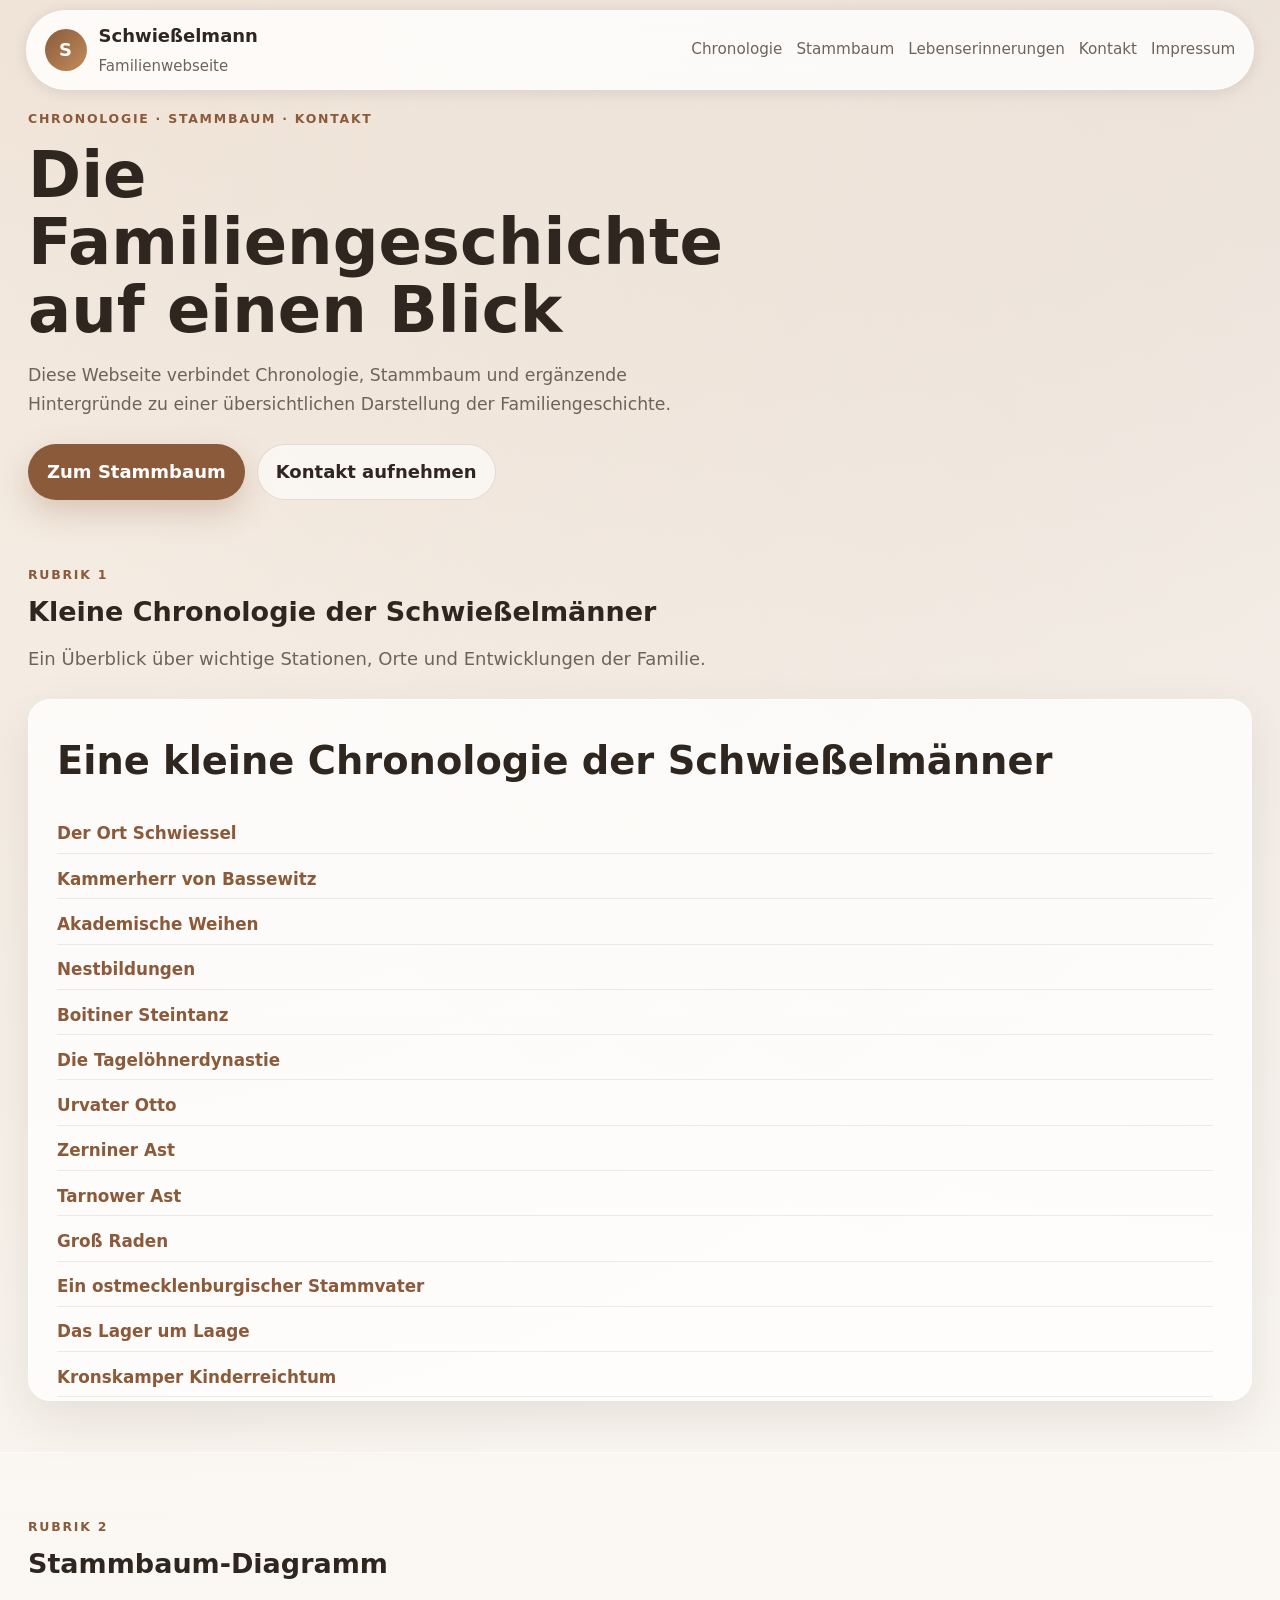
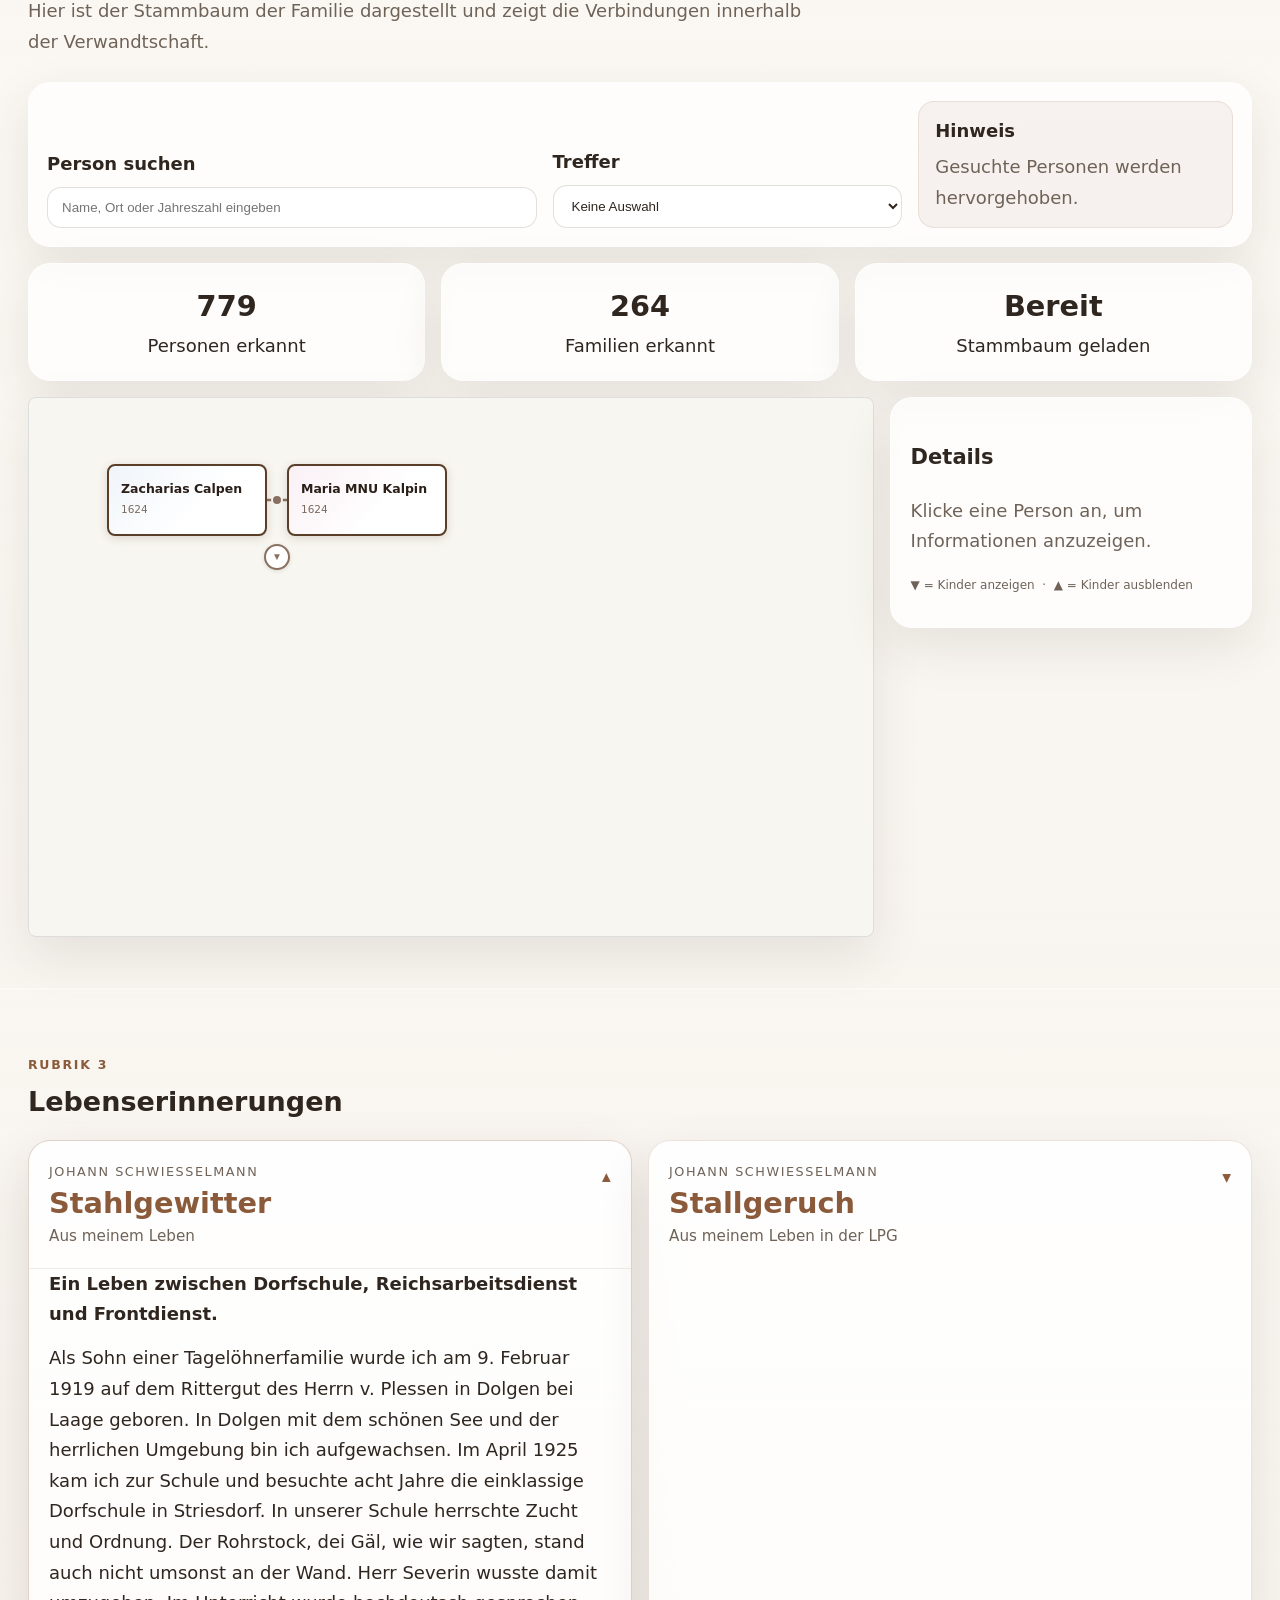
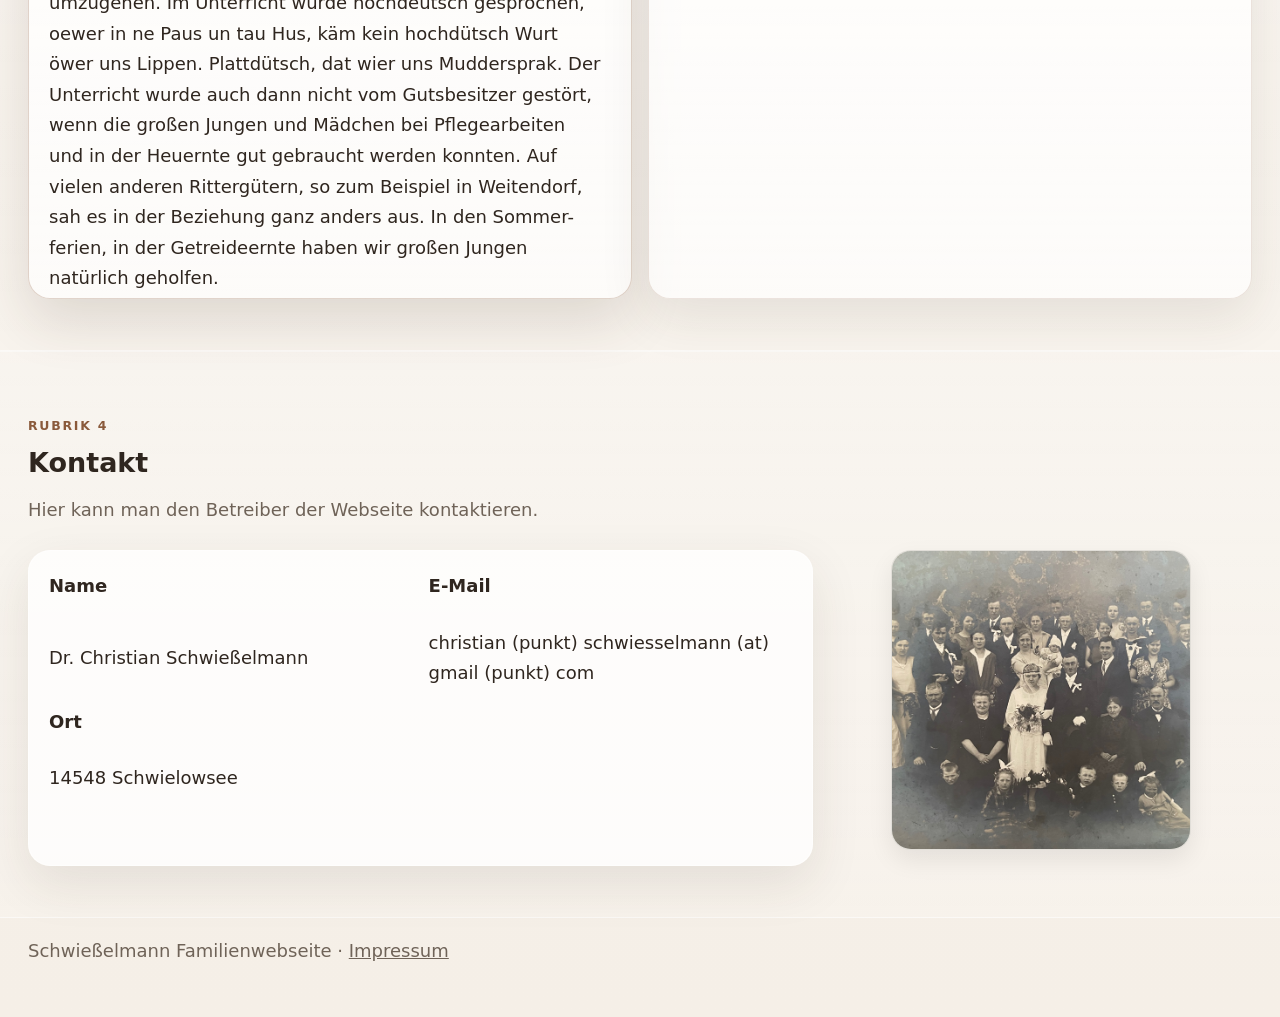
==== index.html @ 47b0e020 "Update index.html" ====
<!doctype html>
<html lang="de">
<head>
  <meta charset="utf-8" />
  <meta name="viewport" content="width=device-width, initial-scale=1" />
  <title>Schwießelmann – Familienwebseite</title>
  <meta name="description" content="Private Familienwebseite mit Chronologie, Stammbaum-Diagramm, Hintergrundtexten, Kontakt und Impressum." />
  <link rel="stylesheet" href="css/styles.css" />
</head>
<body>
  <div class="topbar-wrapper">
    <nav class="topbar">
      <div class="brand">
        <span class="brand__mark">S</span>
        <div>
          <strong>Schwießelmann</strong>
          <small>Familienwebseite</small>
        </div>
      </div>
      <div class="topbar__links">
        <a href="#chronologie">Chronologie</a>
        <a href="#stammbaum">Stammbaum</a>
        <a href="#lebenserinnerungen">Lebenserinnerungen</a>
        <a href="#kontakt">Kontakt</a>
        <a href="impressum.html">Impressum</a>
      </div>
    </nav>
  </div>

  <header class="hero">
      <div class="hero__text">
        <p class="eyebrow">Chronologie · Stammbaum · Kontakt</p>
        <h1>Die Familiengeschichte auf einen Blick</h1>
        <p class="lead">
          Diese Webseite verbindet Chronologie, Stammbaum und ergänzende Hintergründe zu einer übersichtlichen Darstellung der Familiengeschichte.
        </p>
        <div class="hero__actions">
          <a class="button button--primary" href="#stammbaum">Zum Stammbaum</a>
          <a class="button button--ghost" href="#kontakt">Kontakt aufnehmen</a>
        </div>
      </div>
    </section>
  </header>

  <main>
    <section id="chronologie" class="section chronology-section">
      <div class="section__head">
        <p class="eyebrow">Rubrik 1</p>
        <h2>Kleine Chronologie der Schwießelmänner</h2>
        <p>
          Ein Überblick über wichtige Stationen, Orte und Entwicklungen der Familie.
        </p>
      </div>

      <article class="card chronology-article">
<h2 class="chronology__title">Eine kleine Chronologie der Schwießelmänner</h2>
<p>Die kleine Chronologie der Schwießelmänner folgt einem sehr subjektiven Erkenntnisinteresse eines Individuums, das darum weiß, dass „Abkunft“, „Herkunft“ und „Zukunft“ nicht zufällig denselben Wortstamm haben. Wer nichts über seine Vorfahren wissen will, irrt blind durch Raum und Zeit. Bestenfalls ist er einer jener glücklichen, kindlichen Augenblicksmenschen, die von gestern und morgen nichts wissen wollen; schlimmstenfalls folgt er falschen Propheten, die ihn zum Objekt ihrer Interessen, Ideologien und Utopien machen. Ein durch die Herkunft geerdeter Mensch schaut zurück und sieht sicheres Terrain, selbst wenn er vor ihm liegende terrae incognitae durchschreitet.</p>
<h3 class="chronology__section">Der Ort Schwiessel</h3>
<p>Eine Recherche in den Telefonbüchern, sozialen Medien und sonstigen Datenpfützen des Internets ergibt, dass nur wenige Dutzend Menschen in Deutschland diesen Namen tragen. Auch in der großen genealogischen Datenbank Geneanet taucht der Name nur 68-mal auf. Im Telefonbuch hat sich die Anzahl der Schwießelmänner innerhalb von 20 Jahren von 18 auf sechs reduziert, was sehr wahrscheinlich dem Aussterben der Festnetztelefonie geschuldet ist. Unter den deutschen Familiennamen dürfte dieser mecklenburgische Ortsname damit Seltenheit haben. Tatsächlich liegt der Schluss nahe, dass Schwießelmänner Männer und Frauen aus Schwiessel sind.</p>
<p>Das kleine Dorf in der mecklenburgischen Schweiz liegt auf der halben Strecke zwischen den Kleinstädten Laage und Teterow nahe der B 108 und wurde erstmalig 1379 urkundlich erwähnt. Ein altes und ein neues Gutshaus weisen auf eine typisch ostelbische Grundherrschaft hin, die wechselnden Eigentümerfamilien bieten eine Tour d’Horizon durch den mecklenburgischen Landadel. Wikipedia (https://de.wikipedia.org/wiki/Herrenhaus_Schwiessel) belehrt uns, dass das Gut im 14. Jahrhundert zunächst den Negendancks gehörte, einem „im Mannesstamm erloschenen“ Geschlecht. „1561 veräußerte Joachim von Negendanck das Anwesen an Dietrich von Bevernest. Im Jahr 1667 fiel das Landgut erneut an die Familie Negendanck. 1732 verkaufte Berthold Diedrich von Negendanck Schwiessel an Hans Heinrich von Levetzow.“</p>
<h3 class="chronology__section">Kammerherr von Bassewitz</h3>
<p>Hans Heinrich von Levetzow heiratete nur eine Anne Dorothea von Plessen, worauf das Allianzwappen über dem Portal des von 1732 bis 1735 errichteten alten Gutshauses deutet. „Feldmarschall Johann Ludwig von Wallmoden-Gimborn wurde 1782 Gutsherr zu Schwiessel; im Jahr 1838 wurde der Mecklenburg-Schwerinsche Kammerherr Adolph Christian Ulrich von Bassewitz mit dem Gut belehnt. In den 1860er Jahren ließ Henning von Bassewitz auf dem Gut ein neues schlossartiges Herrenhaus im Tudorstil errichten; das alte Fachwerkgutshaus wurde von dieser Zeit an als Gutsverwalterhaus weitergenutzt“, schreiben die Internetenzyklopädisten.</p>
<p>Das Gut umfasste Ende der 1920er Jahre „842,20 Hektar, davon etwa 100 Hektar Wald“. Eigentümer waren Ernst-Henning Graf von Bassewitz (1858-1926) und dessen Neffe Georg-Henning von Bassewitz-Behr (1900-1949) auf Lützow. Letzterer schloss sich, weil die Güter schlecht liefen und alle Auswanderungspläne scheiterten, der nationalsozialistischen Bewegung an. Er trat 1930 in die NSDAP ein, war Ortsbauernführer in Schwiessel, beschmutzte sich im Krieg gegen die Sowjetunion als „SS-Gruppenführer und Generalleutnant der Waffen-SS“ (https://de.wikipedia.org/wiki/Georg-Henning_Graf_von_Bassewitz-Behr) mit dem Blut von 40.000 Zivilisten, Partisanen und Juden und starb in einem sowjetischen Arbeitslager.</p>
<p>Falls die Schwießelmänner wirklich aus Schwiessel stammen, dann dürfte ihr Leben als Tagelöhner auf den Gütern ähnlich arbeitsreich gewesen sein, wie das von Bassewitz-Behr in Sibirien, freilich etwas glücklicher und wohl stets mit Speck und Grieben. Belege dafür finden sich jedoch nicht. Die Kirchenbücher mit ihren Tauf- und Kopulationsregistern reichen selten ins 14. und 15. Jahrhundert zurück, sodass zumindest für diese Jahrhunderte nur wenige verlässlichen Quellen vorliegen. Eine davon ist das mittlerweile digitalisierte Matrikel der Universität Rostock, das kurz nach der Gründung der Universität im Jahr 1419 einen Schwießelmann verzeichnet.</p>
<h3 class="chronology__section">Akademische Weihen</h3>
<p>Am 8.10.1426 schrieb sich „Nicolaus Switselman“ an der Universität ein, die als „Perle des Nordens“ in ihrer Gründungsphase in einem exzellenten Ruf stand - ganz ohne staatliche “Exzellenzoffensiven”. Damaliger Rektor war Nicolaus Theoderici. Die Gebühr betrug laut Matrikelportal: ½ „fl.“ Unter dem Immatrikulationsjahrgang findet sich die lateinische Bemerkung „Isti et sequentes iuvarerunt particulam non ascriptam“, die auf eine unvollständige Eidleistung oder Einschreibung hindeutet.</p>
<p>Besagter Nicolaus - diesmal in der Schreibung „Swicelman“ promovierte im Wintersemester 1428/1429 zum „Bakkalar“ an der Philosophischen Fakultät. Letztere dürfte eine spätere Kategorisierung abbilden, da die Gelehrten ihrer Zeit zunächst die Artistenfakultät mit ihren sieben freien Künsten (artes liberales) durchliefen: Grammatik, Dialekt, Rhetorik, Arithmetik, Geometrie und Astronomie. Erst nach diesem Propädeutikum begann das eigentliche Studium der Theologie, Medizin, Philosophie oder der Jurisprudenz. Im Falle des „Bakkalars Schwitselman“ verlieren sich allerdings die Spuren.</p>
<p>Die unterschiedliche Schreibweise des Namens im Studentenverzeichnis der Universität Rostock innerhalb von nur drei Jahren macht auf ein onomasiologisches Problem der Schwießelmänner aufmerksam: Ihre Schreibweise ist schon vor der Normierung der deutschen Sprache durch Konrad Duden höchst uneinheitlich. Gängig sind in den Archivalien, Registern, Taufscheinen und Konfirmationsurkunden die Schreibungen „Schwiselmann“, „Schwisselmann”, „Schwiesselmann” und „Schwießelmann”. Nicht wahrscheinlich, aber möglich ist es, dass es sei bei Nicolaus Switselman um gar keinen „Schwießelmann” handelt, sondern um einen Transskriptionsfehler aus dem Mittelniederdeutschen. Womöglich stammt Nicolaus gar nicht Mecklenburg, sondern aus der Schweiz. Wir wissen es nicht und werden es wohl auch nicht erfahren.</p>
<h3 class="chronology__section">Nestbildungen</h3>
<p>Im 17. Jahrhundert lässt sich der Name im Kopulationsregister der Güstrower Pfarrkirche mehrfach nachweisen. So heirateten dort am 9.4.1678 eine Ilsabe (vermutlich Isabel) Schwießelmans den Cherganten Paul Tietke. Vier Jahre später, am 6.9.1682, ehelichte ebenfalls dort Anna Margaretha Schwießelmans Andreas Haker. Und nochmals zehn Jahre darauf, am 8.9.1692, traute sich Catharina Elisabeth Schwießelmans mit Jacop Funck. Anna Margareta heiratete sogar am 15.8.1695 zum zweiten Male, diesmal: Daniel Ortner. Warum wissen wir nicht, anzunehmen ist das Ableben des ersten Mannes. Sehr wahrscheinlich stammen die drei Damen aus einem Güstrower Haushalt oder einem aus der ländlichen Umgebung. Möglicherweise waren es drei Schwestern. Auch in Parchim trat fast zu gleichen Zeit am 18.11.1672 eine Elisabeth Schwießelmans vor den Altar der Georgenkirche. Ob jene Elisabeth mit obiger Catatharina Elisabeth identisch war, bleibt im Dunkeln.</p>
<p>Für das 18. Jahrhundert lässt sich das „Nest” der Schwießelmänner in Boitin/Lübzin ausmachen. Die stärksten Hinweise darauf entstammen dem “Dorfsippenbuch Boitin und Lübzin”, das 1939 im Zusammenhang mit der sogenannten Blut- und Bodenforschung der rassebesessenen nationalen Sozialisten von Otto Micheel veröffentlicht wurde. Herausgeber war der Verein für bäuerliche Sippenkunde und bäuerliches Wappenwesen e. V., der dem Reichsnährstand der Reichsbauernstadt Goslar angegliedert war. Die Reihe hieß „Ahnen des deutschen Volkes”, es erschien - wen wundert es - im „Blut-und-Boden-Verlag&quot;. Als größere Stammreihen von Boitin und Lübzin werden hier auch die Schwießelmänner gelistet, die in beiden Gutsdörfern zwischen den Kleinstädten Warin und Bützow bis ins 18. Jahrhundert als Tagelöhner nachweisbar sind.</p>
<img src="images/img-nest.png">
<p class="chronology__source">Quelle: Dorfsippenbuch (DSB), S. 13.</p>
<h3 class="chronology__section">Boitiner Steintanz</h3>
<p>Die Dörfer Boitin und Lübzin liegen in einem Nebental der Warnow in der hügeligen Endmoränenlandschaft, die typisch ist für das mittlere Mecklenburg. Seit 1765 ist der Ort bekannt für seine prähistorische Begräbnis- und Kultstätte, den Boitiner Steinkranz. Mehrere Ringe von Granitfindlingen von acht bis 14 Metern bilden - ähnlich wie in Stonehenge - einen Steinkalender, der auf die Wintersonnenwende geeicht ist. Die Waldeinsamkeit und die Löcher in dem größten Stein - die vermutlich von Spaltungs- und Bearbeitungsversuchen stammen - wirkten mythenbildend. Der Menhir (Hinkelstein) wird in der Volkssage als „Brautlade” verstanden. Als bei einer Bauernhochzeit durch die Verschwendung von Lebensmitteln gefrevelt wurde, so geht die Sage, verwandelte ein Geist in Gestalt eines alten Mannes die sündigen Bauern in Steine ebenso wie einen Schäfer und seine Herde (https://de.wikipedia.org/wiki/Boitiner_Steintanz).</p>
<img src="images/img-steintanz.png">
<p class="chronology__source">Quelle: Eigene Aufnahme.</p>
<h3 class="chronology__section">Die Tagelöhnerdynastie</h3>
<p>Das Dorf Boitin wurde erstmalig 1233 erwähnt (https://www.gemeinde-tarnow.de/html/body_boitin.html) und war ursprünglich ein Rundlingsdorf. Es erhielt 1252 eine Kirche und war eines von zwölf Stiftsdörfern des Stiftsamtes Bützow. Grundherr war ein Herr von Maltzan-Trechow. Die Bauern mussten ihm für seinen Schutz Geld und Naturalien abgeben sowie „Hand- und Spanndienste auf der vom Bischof selbst bewirtschafteten Schäferei leisten” (Dorfsippenbuch, S. 10). Die Reformation machte die Bauern frei von den bischöflichen Frondiensten. Lehensherr war nun der mecklenburgische Herzog Ulrich.</p>
<p>Ihren Grundbesitz vermehrten sie, indem sie den Boitiner See entwässerten. 1939 zählte das Dorf Boitin 257 Einwohner, eine staatliche Domäne, acht Büdnereien und 14 Häuslereien. Das benachbarte Lübzin taucht in den Urkunden erst 1261 auf und hatte 1563 nur einen Hof mit 1.000 Schafen. 1654 lebten dort immerhin schon zwölf Bauern. Zudem fanden sich in beiden Dörfern „ein bodenständiges Handwerkertum: Schmied, Schneider, Stellmacher, Fischer und Gastwirt” (DSB, S. 12). Lange wurde Flachs angebaut, gesponnen und gewoben.</p>
<p>Das Dorfsippenbuch Boitin/Lübzin berichtet ab Seite 256 über die Schwießelmänner als Tagelöhnerdynastie. Den ersten Eintrag bildet Johann Otto Schwießelmann, Einlieger in Lübzin.</p>
<img src="images/img-tageloehnerdynastie.png">
<p class="chronology__source">Quelle: DSB, S. 256</p>
<h3 class="chronology__section">Urvater Otto</h3>
<p>Besagter Johann Otto Schwießelmann hat einen 1720 geborenen Vater, Otto Schwießelmann, 7facher Urgroßvater des Verfassers dieser Chronologie. Er markiert die heutige Wissensgrenze, die sich bislang mit den KI-gestützten und milliardenfachen Datensätzen der Ahnenforschungsplattformen “ancestry” und “myheritage” nicht überwinden ließ.</p>
<p>Nach dem Dorfsippenbuch dürfte der Urahn Otto Schwießelmann neben Johann Otto Schwießelmann noch einen weiteren Sohn, Johann Joachim Schwießelmann gezeugt haben. Geburts- und Sterbedatum sind unbekannt. Wir wissen, dass der „Bäcker, Arbeitsmann und Einlieger in Lübzin” eine Maria Dorothea Stoffer (1732-1802) heiratete. Das 1774 geborene gemeinsame Kind Leonore Juliane Schwießelmann wiederum heiratete den “Knecht und Arbeitsmann” Johann Joachim Friedrich Burmeister aus Grünenhagen und ließ sich mit ihr in Boitin nieder.</p>
<img src="images/img-urvater-otto-1.png">
<p class="chronology__source">Quelle: DSB, S. 257.</p>
<p>Sein Bruder Johann Otto Schwießelmann, der 6fache Urgroßvater des Verfassers, geboren im Juni 1741, heiratete Eleonora Juliana Klatten. Ihre gemeinsamen Kinder sind nicht alle namentlich im Dorfsippenbuch verzeichnet. Zum Teil starben sie im Säuglings- oder Kleinkindalter:</p>
<img src="images/img-urvater-otto-2.png">
<p class="chronology__source">Quelle: DSB, S. 257.</p>
<p>Die Kinder- und Wochenbettsterblichkeit im 18. Jahrhundert war noch so hoch, dass die Tagelöhnerfamilien mit den gegenwärtigen Reproduktionsanstrengungen längst von der Bildfläche verschwunden wären. So verstarb die am 1760 geborene Tochter Wilhelmina Juliana im Alter von zwei Jahren, der 1763 geborene Sohn Diederich Albrecht Ernst im Alter von sieben Monaten. Gesichert ist, dass die beiden Brüder Johann Jürgen Schwießelmann (1777-1862) und Friedrich Schwießelmann (1764-1808) überlebten.</p>
<p>Johann Jürgen Schwießelmann verdingte sich als „Schaufelmacher und Tagelöhner”, heiratete Elisabeth Maria Burmeister (1796-1874) aus Warnow und übersiedelte später von Lübzin nach Boitin. Gemeinsam hatten sie sechs Kinder, von denen zwei nicht über das Kindesalter hinauskamen. Das Dorfsippenbuch dokumentiert lediglich den letztgeborenen. Die Nachkommen bilden den Zerniner Ast des Schwießelmannschen Stammbaumes.</p>
<img src="images/img-urvater-otto-3.png">
<p class="chronology__source">Quelle: DSB, S. 257</p>
<p>Der 5fache Urgroßvaters des Verfassers ist Friedrich Schwießelmann, der oben genannte Sohn von Johann Otto Schwießelmann. Der 1764 in Boitin geborene Tagelöhner verehelichte sich am 8. November 1799 sich mit Anna Maria Klatt (1775-1852) aus dem benachbarten Lübzin. Er starb 1808 mit 44 Jahren und hinterließ drei Kinder: Karoline Wilhelmina Elisabeth Schwießelmann (1800-1873); Johann Friedrich Schwießelmann (1803-1877) und Christian Friedrich Schwießelmann (1807-1808), der als Kleinkind starb.</p>
<img src="images/img-urvater-otto-4.png">
<p class="chronology__source">Quelle: DSB, S. 257</p>
<p>Die Tochter Karoline Wilhelmina Elisabeth Schwießelmann heiratete Johann Christian Sievert aus Zibühl (1796-1852) und hatte nach heutigem Stand der Forschung sechs Kinder. Die genealogischen Spuren der Schwießelmänner in der Sievert-Sippe sind in den entsprechenden Plattformen dokumentiert und müssen hier nicht weiterverfolgt werden. Sie führten auf den nordamerikanischen Kontinent. Ihr Bruder Johann Friedrich Schwießelmann (1803-1877) gerade war beim Tode des Vaters erst fünf Jahre alt. Er - der vierfache Urgroßvater des Verfassers - versprach am 6. November 1835 ebenfalls in der Boitiner Kirche Johanna Charlotte Eleonora Wieck im Alter von 32 Jahren die eheliche Treue. Vier Kinder sind im Dorfsippenbuch dokumentiert:</p>
<img src="images/img-urvater-otto-5.png">
<p class="chronology__source">Quelle: DSB, S. 257</p>
<p>Spätestens ab dieser Generation verzweigt sich die Familiengeschichte ins Unüberschaubare. Das hängt auch damit zusammen, dass als Folge des medizinischen und hygienischen Fortschritts in Europa die Mortalität von Kindern und Müttern im Kindbett stärker zurückging als die Fertilität. Hier soll die räumliche Ausbreitung der Schwießelmänner im mittleren Mecklenburg exemplarisch nachgezeichnet werden. Vollständig lässt sich dies nur im Stammbaum zeigen, der im Verlauf der familiengeschichtlichen Forschung jedoch über das Maß der einfachen Darstellung hinausgewachsen ist und mittlerweile nahezu 800 Personen erfasst, ohne dass das 20. Jahrhundert überhaupt ausgeforscht wurde.</p>
<h3 class="chronology__section">Zerniner Ast</h3>
<p>Es scheint dem Verfasser deshalb angeraten zu sein, die Hauptäste darzustellen, die in die verschiedenen Himmelsrichtungen von Boitin und Lübzin gewachsen sind. Ein erster starker Ast wuchs nach Zernin. Er wurde begründet durch Johann Jürgen Schwießelmann (1777-1862), der oben bereits genannt wurde, mit seiner Frau Elisabeth Maria, geb. Burmeister (1796). Aus der Ehe gingen sechs Kinder hervor:</p>
<ol class="chronology-list">
<li>Johann Joachim Christian Schwießelmann (1821-1866)</li>
<li>Maria Sophia Dorothea Schwießelmann (1823)</li>
<li>Magdalena Schwießelmann (1825-1829)</li>
<li>Johann Joachim Christoph Schwießelmann (1827-1829)</li>
<li>Sophie Dorothea Elisabeth Schwießelmann (1829-1898)</li>
<li>Christian Friedrich August Schwießelmann (1830-1899)</li>
</ol>
<h3 class="chronology__section">Tarnower Ast</h3>
<p>Der letztgeborene setzte zwei Söhne in die Welt: Johann Christoph Carl Friedrich Schwießelmann (1858) und Christian Wilhelm Theodor Schwießelmann (1859). Johann Christoph Carl Friedrich Schwießelmann heiratet Marie Luise Caroline Warnick (1866) begründet den Tarnower Zweig der Familie mit seinen fünf Kindern:</p>
<ol class="chronology-list">
<li>Otto Carl Friedrich Schwießelmann (1888)</li>
<li>Carl Heinrich Christian Martin Schwießelmann (1894)</li>
<li>Erna Friederike Marie Sophie Schwießelmann (1895-1897)</li>
<li>Anna Caroline Erna Frieda Schwießelmann (1899-1900)</li>
<li>Hans Carl Ernst Schwießelmann (1902-1902)</li>
</ol>
<p>Stimmen die Recherchen des Verfassers, dann ist dem Tarnower Zweig die Mühle in Tarnow zuzuordnen, die heute einen Antiquitätenhandel beherbergt.</p>
<img src="images/img-tarnower-ast.png">
<h3 class="chronology__section">Groß Raden</h3>
<p>Der Ast der Schwießelmänner in Groß Raden entsteht zwei Generationen später durch die Verehelichung von Johann Friedrich Wilhelm Christian Schwießelmann (1838-1894) mit Sophia Wilhelmine Maria Kröger (1840-1901).</p>
<ol class="chronology-list">
<li>Marie Carolina Elisabeth Schwießelmann (1865),</li>
<li>Carl Johann Christian Schwießelmann (1867-1870),</li>
<li>Friedrich Heinrich Wilhelm Schwießelmann (1870),</li>
<li>Sophia Caroline Johanna Schwießelmann (1873),</li>
<li>Wilhelm Friedrich Theodor Schwießelmann (1876-1886),</li>
<li>Johann Theodor Friedrich Schwießelmann (1879) und</li>
<li>Heinrich Christian Ludwig Schwießelmann (1884).</li>
</ol>
<p>Weil Sophie Kröger Tochter des Knechts Heinrich Friedrich Kröger (1807-1876) aus Groß Raden war, übersiedelte die kinderreiche Familie nach Groß Raden. Aus der Groß Radener Sippe erwuchs ein starker Ast. Allen voran Friedrich Heinrich Wilhelm Schwießelmann könnte aus „Überzeugung“ gestorben sein, wie der verstorbene Komiker Fips Asmussen zu sagen pflegte. Er heiratete Dorothea Karoline Henrike Schwager (1871) in Groß Raden, wo er selbst geboren war. Bevor er als Arbeitsmann in die Stadt Sternberg gegangen ist, verdingte er sich als Knecht in Rosenow, wo auch der Vater als Tagelöhner tätig war. Die Ehe am 1. November 1895 kam wohl auch zustande, um den am 23. April 1893 in Loitz geborenen Sohn zu legitimieren. Dorothea Karoline Henrike Schwager schenkte ihm acht Kinder:</p>
<ol class="chronology-list">
<li>Friedrich Schwießelmann (1894)</li>
<li>Otto Christian Carl Schwießelmann (1896)</li>
<li>Ernst Wilhelm August Schwießelmann (1897)</li>
<li>Friedrich Wilhelm Karl Schwießelmann (1899)</li>
<li>Anna Friederike Marie Schwießelmann (1901)</li>
<li>Wilhelm Friedrich Martin Ernst Schwießelmann (1903)</li>
<li>Erna Maria Auguste Schwießelmann (1906)</li>
<li>Meta Anna Wilhelmine Schwießelmann (1911)</li>
</ol>
<p>Der Bruder Wilhelm Friedrich Theodor Schwießelmann (1876-1886) starb im Kindesalter und für Johann Theodor Friedrich Schwießelmann (1879), der nach Lübeck heiratete, sind keine Kinder belegt. Lediglich für Heinrich Christian Ludwig (1884) lassen sich wieder zwei Kinder nachweisen.</p>
<ol class="chronology-list">
<li>Elsa Frieda Sophie Schwießelmann (1910)</li>
<li>Ida Anna Minna Schwießelmann (1911)</li>
</ol>
<h3 class="chronology__section">Ein ostmecklenburgischer Stammvater</h3>
<p>Der Bruder von Johann Friedrich Wilhelm Christian Schwießelmann hieß Carl Heinrich Friedrich Wilhelm Schwießelmann (1845-1901) vermehrte die Sippschaft im Osten Mecklenburgs. Als dreifacher Urgroßvater ist zugleich Ahnherr des Verfassers. Das Dorfsippenbuch Boitin/Lübzin enthält einen Eintrag über ihn:</p>
<img src="images/img-ostmecklenburgischer-stammvater.png">
<p class="chronology__source">Quelle: DSB, S. 258</p>
<p>In Lübzin 1845 geboren, verheirate sich der Tagelöhner am 3. November 1871 in Boitin mit Marie Dorothea Wilhelmine Rhode (1844-1902). Später führten ihn seine Wege über Groß Raden und Langensee bei Bützow auf das Gut Subzin, in der Nähe von Laage, auf dessen Friedhof er 1901 beigesetzt wurde. Aus der Ehe entstammen neun Kinder:</p>
<ol class="chronology-list">
<li>Carl Wilhelm Christian Schwießelmann (1866)</li>
<li>Friedrich Wilhelm Johann Schwießelmann (1872-1873)</li>
<li>Wilhelm Friedrich Johann Schwießelmann (1874)</li>
<li>Marie Sophie Caroline Schwießelmann (1875)</li>
<li>Ernst Joachim Christian Schwießelmann (1877)</li>
<li>Johann Heinrich Christian Schwießelmann (1878)</li>
<li>Sophie Wilhelmine Berta Schwießelmann (1880-1933)</li>
<li>Heinrich Johann Wilhelm Schwießelmann (1884-1936)</li>
<li>Sophie Friederike Anna Schwießelmann (1886)</li>
</ol>
<h3 class="chronology__section">Das Lager um Laage</h3>
<p>Die Kinder von Carl Heinrich Friedrich Wilhelm Schwießelmann (1845-1901) - ein einfacher Knecht und Tagelöhner - waren ebenfalls sehr fruchtbar. Sie trieben die Schwießelmänner auf die Güter von Kronskamp, Striesdorf, Dolgen und bis in die Stadtmauern der einzigen Metropole Mecklenburgs, Rostock. Der erste Sohn Carl Wilhelm Christian (1866) wurde in Pastin bei Sternberg geboren und heiratete in Laage Rudolphine Catharine Auguste Bohnhoff (1864). Für ihn lassen sich vier Kinder nachweisen:</p>
<ol class="chronology-list">
<li>Erna Schwießelmann (1892)</li>
<li>Otto Carl Wilhelm August Schwießelmann (1895-1904)</li>
<li>Martha Karoline Marie Schwießelmann (1898)</li>
<li>Wilhelm Martin Albert Schwießelmann (1899-1918?)</li>
</ol>
<p>Seine Frau brachte bereits Rudolf Bohnhoff (1886) mit in die Ehe ein. Die berühmte Laager Henningsmühle (https://de.wikipedia.org/wiki/Henningsm%C3%BChle spielt als Wohnort der Familie Bohnhoff hierbei eine Rolle.</p>
<h3 class="chronology__section">Kronskamper Kinderreichtum</h3>
<p>Noch kinderreicher war die Familie von Wilhelm Friedrich Johann Schwießelmann (1874), dessen Frau Veronika Najkowska (1873) ihm neun Kinder schenkte. Schon von der Hochzeit am 3.6.1897 gewissermaßen außerehelich „im nachträglichen Geständnis“ - wie der Laager Pastor Carl Beyer, zugleich Romancier von regionaler Bedeutung, schrieb - kam</p>
<ol class="chronology-list">
<li>Otto Friedrich Wilhelm Schwießelmann (1895) zur Welt. Ihm folgten:</li>
<li>Wilhelm Conrad Hermann Schwießelmann (1898-1972)</li>
<li>Ernst Johann Carl Schwießelmann (1899-1963)</li>
<li>Anna Emma Bertha Schwießelmann (1901)</li>
<li>Paul Heinrich Christian Schwießelmann (1904-1905)</li>
<li>Richard Emil Rudolf Schwießelmann (1905)</li>
<li>Hermann Helmut Otto Schwießelmann (1908-1908)</li>
<li>Herta Olga Anna Schwießelmann (1911)</li>
<li>Paula Emma Martha Schwießelmann (1915)</li>
</ol>
<p>Das letzte Kind ist „unehelich“ entstanden, wie das Kirchenbuch vermerkt. Als Gevatterin ist neben den Eltern auch „Frida Jochens, geborene Dunsky, Tagelöhnerfrau in Kronskamp“ eingetragen. Dies deckt sich mit der Familienchronik, die über Umwege in die Hände des Verfassers gekommen ist. Sie schweigt diplomatisch über das außereheliche Kind.</p>
<p>Die Familienchronik der Kronskamper Schwießelmänner aus einem Glaubensbuch des 19. Jahrhunderts weist auch auf zwei Verluste von Familienmitgliedern im 2. Weltkrieg (1939-1945) hin. Es handelt sich dabei um Willi (1921-1943) und Bruno Schwießelmann (1926-1944), die bereits einer späteren Generation angehörten. Willi fiel in Woroschilowsk an der Ostfront; Bruno im Dezember 1944 an der Westfront in Luxemburg. Das einzige sichtbare Zeichen der Kronskamper Schwießelmänner wurde nach 2000 auf dem Laager Friedhof getilgt. Der Grabstein dokumentierte den Tod von</p>
<li>Ernst Schwießelmann (6.12.1899-25.8.1963)</li>
<li>Emma Schwießelmann (23.7.1900-28.3.1971)</li>
<li>Walter Schwießelmann (17.2.1922-16.9.1963)</li>
<li>Wilhelmine Alm (20.10.1877-4.9.1965)</h3>
<p>Walter könnte der Sohn von Ernst und Emma gewesen sein, Wilhelmine Alm die Mutter von Emma. Aber dies bleibt eine Mutmaßung.</p>
<h3 class="chronology__section">Bülower Zweig</h3>
<p>Carl Heinrich Friedrich Wilhelms dritter Sohn Ernst Joachim Christian Schwießelmann (1877- wurde am 1. Februar 1877 und – wie damals üblich – zehn Tage später in Parum getauft. Seine Konfirmation fand dann schon in Laage statt, als Vater Carl auf das Gut Subzin gewechselt war. Am 7.11.1902 heiratete er in Hohen Luckow Lisette Caroline Wilhelmine Schuhmacher (1877). Im Ehestandsverzeichnis wird der pragmatische Hochzeitsgrund lakonisch angedeutet: „Durch diese Ehe ist das am 26. Juni 1900 geborene Mädchen legitimiert.“ Bei der Volkszählung in Mecklenburg-Schwerin 1919 sind in dem Bülower Haushalt, wo sich Ernst als Landwirt verdingt, drei Kinder vermerkt:</p>
<ol class="chronology-list">
<li>Herta Johanna Marie Schwießelmann (1903)</li>
<li>Getrud Schwießelmann (1917)</li>
<li>Otto Schwießelmann (1919)</li>
</ol>
<h3 class="chronology__section">Dolgener Tagelöhnerei</h3>
<p>Bei dem vierten Sohn von Carl Heinrich Friedrich Wilhelm Schwießelmann  (1845-1901) - Johann Heinrich Christian Joseph Schwießelmann (1878) - handelt es sich um den Ururgroßvater des Verfassers. Er wurde am 15.5.1878 in Bützow geboren und in der Laager Stadtkirche vermutlich zu Pfingsten 1892 konfirmiert. Wie seine Vorfahren verdingte er sich als Tagelöhner auf dem Gut derer von Plessen in Dolgen, wo er vermutlich auch seine spätere Frau Wilhelmine Caroline Dorothea Sophia Friederiz kennenlernte, die ebenfalls am 15.5.1875 in Dolgen geboren wurde. Sie schenkte ihm vier Kinder:</p>
<ol class="chronology-list">
<li>Richard Heinrich Wilhelm Carl Schwießelmann (1902-1989)</li>
<li>Emma Wilhelmine Johanna Schwießelmann (1904-1987)</li>
<li>Erna Hertha Martha Schwießelmann (1913)</li>
<li>Johann Schwießelmann (1919-2011)</li>
</ol>
<p>Richard Schwießelmann ist der Urgroßvater des Verfassers und wurde noch in Kavelstorf vor den Toren Rostocks geboren, bevor sich der Vater in Dolgen niederließ. Richard wurde in Hohen Sprenz 1917 konfirmiert und heiratete in den 1920er Jahren Ella Möller (1906-1984).</p>
<img src="images/img-dolgener-tageloehnerei-1.png">
<p class="chronology__source">Quelle: Foto im Familienbesitz</p>
<p>Der gemeinsame Sohn Heinz Horst Ernst Schwießelmann (1929-2010 blieb ein Einzelkind, der Großvater des Verfassers. Richard war als freie Landarbeiter nach der Novemberrevolution 1918 tätig, arbeitete auf Gütern und ließ sich in den 1930er Jahren in Laage nieder, wo er bescheiden in der Hinterstraße (heute Straße der Einheit lebte). Sein jüngster Bruder Johann - ein Nachzügler - hat in seinen Lebenserinnerungen die Dolgener Tagelöhnerei (siehe die Rubrik: Lebenserinnerungen) eindrucksvoll geschildert. Sein Grabstein findet sich noch auf dem Laager Friedhof:</p>
<img src="images/img-dolgener-tageloehnerei-2.png">
<p class="chronology__source">Quelle: Eigene Aufnahme.</p>
<h3 class="chronology__section">Die Rostocker Schwießelmännerei</h3>
<p>Der 5. Sohn Carl Heinrich Friedrich Wilhelm Schwießelmanns  (1845-1901) war Heinrich Johann Wilhelm Schwießelmann (1884-1936). Mit sechs Kindern hinterließ er Spuren in der Hansestadt. Selbst in Bützow geboren, als sein Vater sich in Langensee verdingte, heiratete er die in Laage geborene Clara Wilhelmine Caroline Brey (1888), Tochter eines Tagelöhners aus Alt Kätwin. Aus der am 15. November in Cammin geschlossenen Ehe gingen sechs Kinder hervor:</p>
<ol class="chronology-list">
<li>Wilhelm Hermann Otto Schwießelmann (1907-1945)</li>
<li>Gretrud Wilhelmine Sophie Klara Schwießelmann (1910-1981)</li>
<li>Hans Friedrich August (1912)</li>
<li>Fritz Ernst Karl Schwießelmann (1915-1964)</li>
<li>Herta Minna Magdalene Martha Schwießelmann (1921)</li>
<li>Grete Liselotte Erna Berta Schwießelmann (1924)</li>
</ol>
<p>Aus dem Rostocker Adressbuch von 1935 ist sein Beruf und sein Wohnsitz zu entnehmen: „Arbeitsmann, Grubenstraße 15“. Sein Sohn Wilhelm wohnte in der Diebstraße 2 und war „Kraftwagenführer“. Zudem wird noch „Erna Schwießelmann, geb. Laß, Wwe [Witwe], Margaretenstr. 28“ in dem Adressbuch geführt.</p>
<p>Wilhelm Hermann Otto starb am 19. März 1945 zum Ende des Krieges beim Rückzug der Wehrmacht aus Oberschlesien in Kerpen, Kreis Neustadt, wie der Suchdienst für vermisste Deutsche im September 1955 übermittelte. Er hinterließ seiner Frau Henni, geborene Meier selbst wiederum vier Kinder:</p>
<ol class="chronology-list">
<li>Joachim Erich Ludwig Schwießelmann (1929)</li>
<li>Peter Günter Horst Schwießelmann (1932)</li>
<li>Georg Willi Heinrich Schwießelmann (1935)</li>
<li>Hanelora Christa Herta Schwießelmann (1937)</li>
</ol>
<h3 class="chronology__section">Neustrelitzer Schuster</h3>
<p>Für das 19. Jahrhundert sind Schwießelmänner sowohl in Neustrelitz als auch im Berliner Raum nachweisbar, was eine gewisse Ausbreitungsrichtung in die seit 1871 zur Reichshauptstadt avancierten Preußenmetropole nahelegt. Leider ist es dem Verfasser noch nicht gelungen, den Neustrelitzer bzw. Berliner Zweig mit dem Stammbaum zu verbinden, weil bislang die Verbindungsglieder unbekannt sind. Am 27.2.1800 wurde in dem Dorf Zierke, das heute ein Stadtteil von Neustrelitz ist, der Schuster Caspar Christian Schwießelmann im Alter von 71 Jahren beigesetzt.</p>
<p>Spätestens seit dem 18. Jahrhundert sind in dem Dorf, das 1871 nur 217 Einwohner zählte, Schwießelmänner verzeichnet. Ebendort schenkt Anna Louisa Schwießelmann ihrem Mann, dem Schuster Heinrich Ernst Schwießelmann, mit Adolph Ludwig Gottlieb Schwießelmann (1790) einen Sohn. Dieser wiederum verheiratet sich 1818 in Zierke mit Maria Sophia Gerchow (1801) und zwei Kinder erblicken das Licht der Welt:</p>
<ol class="chronology-list">
<li>Adophine Caroline Wilhelmine Schwießelmann (1826)</li>
<li>Friedrich Julius Gottlieb Schwießelmann (1830).</li>
</ol>
<h3 class="chronology__section">Berliner Musiker und Dozenten</h3>
<p>Friedrich Julius Gottlieb Schwießelmann ging als Schuhmachermeister von Neustrelitz nach Berlin und heiratete dort Charlotta Dorothea Maria Bethke (1827) am 22. Juni 1862 in der Schöneberger Kirche. Der erste Sohn</p>
<ol class="chronology-list">
<li>Carl Julius Robert Alexander (1860-1942) war da schon auf der Welt. Es folgte das Zwillingspärchen:</li>
<li>Anna Schwießelmann (1864)</li>
<li>Maria Schwießelmann (1864)</li>
<li>Anna Maria Henriette (1866-1867).</li>
</ol>
<p>Entsprechende Markierungen in den n Taufregistern deuten darauf hin, dass die Zwillingsmädchen eventuell tot zur Welt gekommen sind. Sicher ist, dass sich Carl Julius Robert Alexander Schwießelmann aus dem Schusterstand emanzipieren konnte und vor dem Standesamt in Berlin-Schönberg als Musiklehrer apostrophiert wurde. Der Standesbeamte korrigierte im Vermerk auch die Schreibweise von „Schwißelmann“ auf „Schwießelmann“. Der in der Hauptstraße 142 wohnende Musikus ehelichte am 28.3.1895 die in der Lützowstr. 52 wohnende Tochter des Bäckermeisters Ferdinand Christoph Siebert Anna Pauline Helene (1865).</p>
<h3 class="chronology__section">Aus der Ehe gingen drei Kinder hervor:</h3>
<ol class="chronology-list">
<li>Charlotte Marie Pauline Schwießelmann (1895)</li>
<li>Johanna Martha Luise Schwießelmann (1900)</li>
<li>Martin Robert Julius Schwießelmann (1906-1979).</li>
</ol>
<p>Letzterer hinterließ 1979 bei seinem Tode im Sankt-Joseph-Krankenhaus in Tempelhof nicht nur seine Frau Margarete Else, die er 1945 heiratete, sondern auch einen Nachruf zum Tode des französischen Philosophen Henri Bergson, der 1949 in der Neuphilologischen Zeitschrift (Bd. 1., S. 1-8) erschienen ist und Martin Schwießelmann als philosophisch und humanistisch gebildeten Gelehrten ausweist. Dies deckt sich mit der Bezeichnung als „Dozent“ im Berliner Sterberegister.</p>
<h3 class="chronology__section">Stadtflucht</h3>
<p>Das 19. Jahrhundert markiert den Aufbruch in die Moderne. Transportkosten sinken, neue Beförderungsmittel wie die Eisenbahn und Kommunikationsmittel wie Telegraphen machen die Welt zum Dorf. Die Industrialisierung lässt die Großstädte wachsen und zieht die Bevölkerungsüberschüsse der Dörfer magnetisch in die Mauern der Stadt, wo sich die Bauernkinder höhere Einkommen und Bildungsaufstieg versprechen. Die Rolle der Kinder von zahlreichen, billigen Arbeitskräften in der Landwirtschaft zu wenigen teuren Spezialisten in Industrie und Verwaltung ändert sich vollständig. In der Stadt wird ihre Zahl geringer, während der Bildungs- und Erziehungsaufwand des Einzelnen steigt.</p>
<p>Dieser gesellschaftliche Wandel mit der Entwurzelung der Mecklenburger aus Mecklenburg verstärkte sich nochmals durch die Bevölkerungsumschichten am Ende des Zweiten Weltkriegs. Das bäurische Milieu ist marginalisiert, kaum ein Schwießelmann ist heute noch in der Landwirtschaft tätig, wo Generationen ihrer Vorfahren als Hofgänger und Tagelöhner den Acker furchten. Stattdessen verlieren sich die Spuren von Laage, Tarnow, Bützow, Güstrow und Parchim weit über Mecklenburg hinaus bis nach Bayern, Sachsen und Thüringen.</p>
<h3 class="chronology__section">Die Welt als Dorf</h3>
<p>Dabei finden sich manche Kuriositäten, wie den Landarzt Albert Schwießelmann aus Vorpommern, der von 1964 bis 2002 in Franzburg als Landarzt praktizierte und den DDR-Bürgern „Badewanne und Raduga-Farbfernseher per Rezept“ verordnete: „Die einen hatte starke Hautekzeme, die anderen mussten ihren ideologischen Horizont erweitern, um besser am gesellschaftlich-politischen Leben teilnehmen zu können“, feixte der Arzt in der Ostsee-Zeitung vom 1. Oktober 2002 (Quelle: OZ am 1.10.2002: „Bei der Fahne gehasst, auf dem Dorfe geliebt. Landarzt Albert Schwießelmann verabschiedet sich von Patienten“).</p>
<p>Durch Auswanderung und Verheiratung verließen Schwießelmänner und -frauen ihr natürliches Habitat sogar bis nach Amerika. So lässt sich der Name „Schwießelmann“ in den Vereinigten Staaten nachweisen, in die die Tagelöhner des 19. Jahrhunderts auswanderten, um der Armut und Enge der Tagelöhnerkaten Mecklenburgs zu entkommen und sich dort als Landeigentümer ein besseres Leben aufzubauen. Wer sich davon einen Eindruck verschaffen möchte, der lese Johannes Gillhoffs Briefroman über „Jürnjakob Swen, der Amerikafahrer”. In diesem Briefroman findet er die harten Lebensumstände mecklenburgischer Auswanderung haargenau nachgezeichnet. Er bekommt auch einen Eindruck, warum der mecklenburgische Bauer als „swinplietsch” gilt. Auf unsere Herkunft aus mecklenburgischen Ackerfurche können wir Schwießelmänner stolz sein.</p>
<h3 class="chronology__source">Christian Schwießelmann, zu Weihnachten 2025 in Geltow</h3>
      </article>
    </section>

    <section id="stammbaum" class="section section--alt">
      <div class="section__head">
        <p class="eyebrow">Rubrik 2</p>
        <h2>Stammbaum-Diagramm</h2>
        <p>
          Hier ist der Stammbaum der Familie dargestellt und zeigt die Verbindungen innerhalb der Verwandtschaft.
        </p>
      </div>

      <div class="tree-toolbar card">
        <label class="field field--grow">
          <span>Person suchen</span>
          <input id="personSearch" list="personList" placeholder="Name, Ort oder Jahreszahl eingeben" />
          <datalist id="personList"></datalist>
        </label>

        <label class="field field--grow">
          <span>Treffer</span>
          <select id="matchSelect">
            <option value="">Keine Auswahl</option>
          </select>
        </label>

        <div class="tree-toolbar__hint">
          <strong>Hinweis</strong>
          <p>Gesuchte Personen werden hervorgehoben.</p>
        </div>
      </div>

      <div class="tree-meta">
        <div class="stat card">
          <strong id="statIndividuals">0</strong>
          <span>Personen erkannt</span>
        </div>
        <div class="stat card">
          <strong id="statFamilies">0</strong>
          <span>Familien erkannt</span>
        </div>
        <div class="stat card">
          <strong id="statStatus">Wird geladen…</strong>
          <span id="statusText">Der Stammbaum wird vorbereitet</span>
        </div>
      </div>

      <div class="tree-layout">
        <div id="treeContainer" class="tree-container card">
          <div class="empty-state">
            <h3>Der Stammbaum wird geladen</h3>
          </div>
        </div>

        <aside id="detailPanel" class="detail-panel card">
          <h3>Details</h3>
          <p class="muted">Suche eine Person im Stammbaum oder klicke auf einen Namen, um Informationen anzuzeigen.</p>
        </aside>
      </div>
    </section>

    <section id="lebenserinnerungen" class="section section--alt memoir-section">
      <div class="section__head">
        <p class="eyebrow">Rubrik 3</p>
        <h2>Lebenserinnerungen</h2>
      </div>

      <div class="memoir-grid">
        <details class="memoir-card" open>
          <summary>
            <span class="memoir-card__kicker">Johann Schwießelmann</span>
            <strong class="memoir-card__title">Stahlgewitter</strong>
            <small class="memoir-card__meta">Aus meinem Leben</small>
          </summary>
          <div class="memoir-card__body">
            <p class="memoir-card__lead">Ein Leben zwischen Dorfschule, Reichsarbeitsdienst und Frontdienst.</p>
<p>Als Sohn einer Tagelöhnerfamilie wurde ich am 9. Februar 1919 auf dem Rittergut des Herrn v. Plessen in Dolgen bei Laage geboren. In Dolgen mit dem schönen See und der herrlichen Umgebung bin ich aufgewachsen. Im April 1925 kam ich zur Schule und besuchte acht Jahre die einklassige Dorfschule in Striesdorf. In unserer Schule herrschte Zucht und Ordnung. Der Rohrstock, dei Gäl, wie wir sagten, stand auch nicht umsonst an der Wand. Herr Severin wusste damit umzugehen. Im Unterricht wurde hochdeutsch gesprochen, oewer in ne Paus un tau Hus, käm kein hochdütsch Wurt öwer uns Lippen. Plattdütsch, dat wier uns Muddersprak. Der Unterricht wurde auch dann nicht vom Gutsbesitzer gestört, wenn die großen Jungen und Mädchen bei Pflegearbeiten und in der Heuernte gut gebraucht werden konnten. Auf vielen anderen Rittergütern, so zum Beispiel in Weitendorf, sah es in der Beziehung ganz anders aus. In den Sommer-ferien, in der Getreideernte haben wir großen Jungen natürlich geholfen.</p>
<p>Dabei konnten paar Pfennig verdient werden, und darauf freuten wir uns. Mit Geld musste in einem Tagelöhnerhaushalt natürlich immer sparsam umgegangen werden.</p>
<p>1933 wurde ich gemeinsam mit gleichaltrigen Jungen und Mädchen in der Hohen Sprenzer Kirche konfirmiert. Danach arbeitete ich auf dem Gut in Dolgen. Dabei habe auch alle Landarbeiten kennengelernt. Natürlich kann ich mit vier Pferden fahren. Ich muss sagen, dass ich alle Arbeiten mit Interesse und gern verrichtet habe. Den damals niedrigen Stunden-lohn habe ich als selbstverständlich angesehen. Im Winter 1931/38 wurde ich zum Reichs-arbeitsdienst nach Neukirchen bei Bützow einberufen. Als Arbeitsmänner wurden wir vor allem bei Entwässerungsarbeiten, im Moor, der Plage, zwischen Neukirchen, Klein Belitz, Penzin und Selow eingesetzt. Die Moorregulierung war für die Landwirtschaft, für die dortigen Bauern, von großer Bedeutung. Mehr und besseres Futter konnte erzeugt werden.</p>
<p>Nach meiner RAD-Zeit arbeitete ich zunächst wieder auf dem Gut in Dolgen. Damals meldete ich mich freiwillig zum Militär. Ich wollte länger dienen. Und somit währte es nicht lange, und ich wurde im November 1938 zur Wehrmacht einberufen. Ich diente bei der bespannten Artillerie in Rostock. Allein die Reit- und Fahrausbildung kostete so manchen Tropfen Schweiß. Ja, in der Ausbildung ging es hart her. Aber als junger unverwöhnter Mann habe ich alle gestellten Aufgaben problemlos bewältigt. Am 10. August 1939 wurde unser Regiment mit Geschützen, Fahrzeugen und Pferden in Stettin in einen 10 000-Tonner Frachter verladen. Die Fahrt ging über die Ostsee nach Königsberg in Ostpreußen. Nach etwa vierundzwanzig Stunden wird auch unsere Abteilung im Hafen entladen. Von dort ging die Reise zum Truppenübungsplatz bei Aris. Dort wurden wir kriegsmäßig ausgerüstet. Nach vierzehn Tagen wurden wir an die polnische Grenze verlegt.</p>
<p>Am 1. September 1939 erhielten wir den Befehl zum Angriff auf Polen. Somit hatte der verhängnisvolle Zweite Weltkrieg begonnen. Am 3. September hatten wir die ersten Verluste an Menschen, Pferden und Material. Zwei polnische Flugzeuge hatten mit ihren Bordkanonen und Mg &quot;ganze Arbeit&quot; geleistet. Unabhängig davon ging es in den nächsten Tagen, gemeinsam mit unserer Infanterie und den Panzerverbänden, kämpfend stürmisch voran. Die Tagesziele wurden erreicht. Unsere Abteilung überquerte die Flüsse Bug und Narew. Kämpfend erreichten wir die Nähe Warschaus. Obgleich Polen am 18. September, einen Tag nach dem Einmarsch der Roten Armee von Osten her kapitulierte, verteidigten polnische Einheiten den Raum um Warschau noch mehrere Tage heldenmütig. Danach war Polen dann endgültig besiegt. Anfang Oktober wurde unsere Abteilung in Güterwagen verladen.</p>
<p>Mit der Bahn ging es in die Gegend von Siegburg im Rheinland. Dort bezogen wir Quartier In kurzer Zeit war unsere Abteilung wieder voll einsatzfähig.</p>
<p>Im Juni 1940 wurde unsere Division, die zwölfte Infanterie Division, an die französische und belgische Grenze verlegt. Wir nahmen an der Offensive im Westen teil. Erbitterter feindlicher Widerstand wurde an der gesamten Front gebrochen und Frankreich wurde in etwa sechs Wochen besiegt. Als wir den Raum Nantes erreicht hatten, lagen harte und schwere Tage und Nächte hinter uns. Wir Soldaten waren genauso erschöpft wie unsere Pferde. Die Versorgung unserer Pferde mit Futter und Wasser bereitete uns übrigens an manchen Tagen große Probleme.</p>
<p>Es dauerte nicht lange, da wurden wir nach Cherbourg verladen. Dort wurden wir am Kanal wochenlang auf die Landung in England vorbereitet. Aber dazu kam es bekanntlich nicht. Das Oberkommando der Wehrmacht hatte seinen Plan geändert. Von der Kanal Küste wurden wir dann nach Holland verlegt, in die Nähe von Tilburg. Unsere Abteilung bezog in der kleinen sauberen Städtchen Hilvarenbeek Quartier. Dort wurde ich im Januar 1941 zum Unteroffizier befördert. Wir lagen nahe der belgischen Grenze. Auf dem dortigen Truppenübungsplatz mussten wir Schießübungen durchführen. Und somit wurden wir auf den nächst n Einsatz vorbereitet. An die sehr guten Quartiere, die gute Verpflegung und die korrekten Holländer erinnere ich mich noch sehr gern.</p>
<p>Die paar angenehmen Monate währten nicht lange. Bereits im Mai 1941 wurden wir wieder verladen. Per Bahn ging die Reise wieder in das uns bekannte Ostpreußen. Unweit der litauisch-russischen Grenze bezogen wir Quartier. Für viele Soldaten etwas unerwartet begann im Juni der Angriff auf die Sowjetunion. Somit wurde der Nichtangriffspakt zwischen Deutschland und der SU gebrochen. Unsere Einheit marschierte durch Litauen nach Lettland und weiter nach Russland in Richtung Waldaihöhen. Den feindlichen, zum Teil erbitterten Widerstand haben wir überall gebrochen. Bis zum Einbruch des sehr harten Winters ging es ständig voran.</p>
<p>Dann mussten wir Winterquartiere beziehen und der zermürbende Stellungskrieg begann. Für den eisigen Winter waren wir nicht ausgerüstet und mit dem erbitterten Widerstand der Roten Armee, die angeblich zerschlagen war, hatten wir nicht gerechnet. Die Russen traten am Ilmensee sogar auf breiter Front zum Gegenangriff an. Sie kämpften verbissen und durchbrachen deutsche Stellungen. Es gelang dem Feind sechs deutsche Divisionen, darunter auch unsere, bei Demjanks einzukesseln. Es begann eine sehr schwere Zeit. Unsere Truppen mussten aus der Luft versorgt werden. Laufend starteten und landeten JU 52 auf den Flugplätzen von Demjanks und Peski.</p>
<p>Bei schlechtem Wetter, so bei Schneegestöber, war das Landen oft tagelang nicht möglich. Die Versorgungsgüter mussten abgeworfen werden. Manchmal gerieten sie auf die feindliche Seite. Sehr schwierig war die Versorgung unserer Pferde, denn für sie war oft kein Futter dabei. So mussten wir 10 Monate, meist bei großer Kälte und chronischem Hunger durchhalten. Nach 10 Monaten wurde der Kessel von außen aufgebrochen. Ein schmaler Streifen zum Hinterland verbesserte unsere Lage. Somit hatten wir die größte Not überwunden. Unsere Pferde haben jedoch fast alle nicht überlebt, sie sind verhungert.</p>
<p>Ich wurde sehr krank und ins Hinterland, in ein Feldlazarett gebracht. Ende April, Anfang Mai trat das deutsche Heer zum Gegenangriff an und befreite die sechs eingeschlossenen Divisionen völlig.</p>
<p>Nach meiner Genesung im Feldlazarett kam ich zu meiner Einheit zurück. Ich wurde damals als vorgeschobener Artilleriebeobachtereingesetzt. Von der vordersten Linie der Infanterie aus leitete ich unser Artilleriefeuer. Weihnachten verlebten wir im Zelt bei sternklarem kaltem Himmel. Danach wurden wir in den Mittelabschnitt verlegt. Wir wurden zunächst bei Witebsk, danach bei Mogilew eingesetzt. Trotz heldenmütiger Verteidigung gelang es dem Russen, uns bei Mogilew einzukesseln. Schwere Abwehrkämpfe fanden statt. Nur wenig Kameraden konnten sich befreien. Zu denen gehörte auch ich. Viele meiner Kameraden gerieten in Gefangenschaft. Geschütze und Pferde fielen in die Hände der Russen. Ich gehörte zu einer kleinen Gruppe, die entkam. Drei Tage marschierten wir querfeldein und erreichten die Beresina.</p>
<p>Meine beiden Funker mit Fernsprecher waren bei mir. Die Überwindung der Beresina war für uns natürlich, ähnlich wie für die Franzosen, in längst vergangenen Zeiten, ein Problem. Jedenfalls musste ich daran denken. Wir suchten und fanden schließlich eine leichte, behelfsmäßig Brücke. Sie lag unter schwerem feindlichem Beschuss. Trotzdem gelang es uns, in der starken Dämmerung die Beresina zu überqueren. Wie sollte es nun weitergehen? Zufällig trafen wir einige versprengte Kameraden aus meiner Batterie, und wir schlossen uns ihnen an. Gemeinsam erreichten wir eine Kolchosescheune. Dort konnten wir im Trocknen übernachten und uns mehrere Stunden ausruhen. In den nächsten Tagen zogen wir weiter nach Westen und erreichten Minsk. Dort traten wir unseren Batteriechef, Hauptmann Kerkow. Gemeinsam setzten wir den Rückzug durch Polen nach Ostpreußen bis Johannesburg fort.</p>
<p>Dort kamen im Juli und August - 1944 - noch mehr versprengte Kameraden an. Von Johannesburg ging die Reise nach Graudenz. Auf dem in der Nähe liegenden Truppenübungsplatz wurden wir neu ausgerüstet mit Pferden, Geschützen und Fahrzeugen. Reservisten füllten unsere gelichteten Reihen auf. Unsere Einheit wurde somit neu zusammengestellt und war in kurzer Zeit wieder Einsatz. Es ging aber nicht wieder an die Ostfront. Wir wurden verladen und rollten nach Westen. Wir fuhren quer durch unser zerbombtes geliebtes Deutschland. In Jülich wurden wir ausgeladen und gingen bei Aachen in Stellung. Wir sollten die angloamerikanische Offensive zum Stehen bringen und die Briten dann zurückschlagen, so hieß es. Aber feindliche Tiefflieger, vor allem Jagdbomber in großer Zahl und Artillerie fügten uns schon in den ersten Tagen große Verluste zu. Aus dem Aachener Raum wurde unsere Einheit in die Eifel, nahe Blankenburg verlegt und auf einen Angriff vorbereitet. Die Ardennenoffensive begann am 16. Dezember 1944. Wir erzielten anfange große Erfolge. Als der Himmel nach 10 Tagen aufklarte, konnten die feindlichen Flugzeugen wieder voll eingesetzt werden und der Vormarsch war beendet. Wieder begann ein Rückzug.</p>
<p>Den ununterbrochenen Angriffen der feindlichen Jagdbomber, hatten wir nichts entgegenzusetzen. Von unserer Luftwaffe war nichts mehr zu sehen. Unter schweren Verlusten mussten wir uns bis an den Rhein zurückkehren. Unsere Batterie geriet in den Ruhrkessel. In der hoffnungslosen Lage gab unser Batterie Chef bekannt, dass wir allein, oder in kleineren Gruppen versuchen sollten, uns zu befreien. Daraufhin machten wir unsere Geschütze kampfunfähig, schirrten die Pferde ab und ließen sie freilaufen. Das war im April 1945: Zusammen mit den Kameraden Nieske und Gösler machte ich mich auf den Weg in die Ungewissheit. Wir hatten Glück, denn wir fanden Unterkunft bei einer Familie in Klein Eichen bei Köln. Das kann so um den 20. April gewesen sein. Bei der hilfsbereiten Familie, die uns trotz strengsten Verbotes durch die Besatzungsmacht beherbergte, blieben wir drei Wochen. Dort erfuhren wir am 8. Mai, dass der Krieg vorbei war. Deutschland hatte bedingungslos kapituliert und wir brachen den Marsch in die Heimat an.</p>
<p>Wir konnten uns Fahrräder beschaffen, die uns über weite Strecken gute Dienste leisteten. Ein langer Weg von Köln nach Mecklenburg lag vor uns. Nach einigen Tagen und mit einigen Schwierigkeiten erreichten wir die Elbe bei Alt Garge. Wie nun die Elbe überqueren? Die Brücke hatten die Engländer besetzt und sie ließen niemanden durch, so berichtete ein Fischer. Der Fischer, ein älterer erfahrener und von der schweren Arbeit geprägter Mensch, wollte uns helfen. Schließlich gab er uns einen alten Fischerkahn. Unsere geringe Habe warten wir in den Kahn und ruderten in der starken Dämmerung los. Anfangs ging es gut. Aber in der Mitte des Flusses gerieten wir in eine starke Strömung. Wir wurden weit abgetrieben und hatten große Mühe, nicht zu kentern. Schließlich erreichten wir doch noch das jenseitige Ufer. Inzwischen war es stockdunkel. Das mag nach 23.00 Uhr gewesen sein. Um nicht von der Streife geschnappt zu werden, suchten wir uns im Schilf schnell einen Platz zum Übernachten.</p>
<p>Damals gab es in der englischen Zone noch Sperrstunden, in denen sich niemand im Freien aufhalten durfte. Und die Sperrstunde begann schon um 22.00 Uhr. Die Nacht war kalt und wir froren. Als endlich die Morgendämmerung einsetzte, machten wir uns gleich auf den Weg in Richtung Lübtheen. Dort wohnte die Verlobte unseres Kameraden Heinz Bollhagen. Er war Rechnungsführer in unserer Batterie. Wir wussten, dass er auch auf dem Weg nach Lübtheen war. Tatsächlich war er am Wochenende kurz vor uns angekommen. Am Montag sind wir dann in Richtung Schwerin weitermarschiert. Auf dem Gut Alt Medewege legten wir wieder eine Pause ein. Das Gut gehörte Nieskes Onkel. Vier Tage haben wir uns da aufgehalten dann trennten sich Nieskes und mein Weg. Nieske marschierte in Richtung Boitzenburg nach Pätrow. Dort wohnte seine Cousine. Ich wanderte in Richtung Grevesmühlen und erreichte am 18. Mai Upahl. Dort kannte ich die Altbauernfamilie Brennecke.</p>
<p>Mein Endziel war ja Dolgen im Kreis Güstrow. Aber Dolgen lag in der russischen Zone, Upahl dagegen in der englischen. Ich blieb einige Monate in Upahl. Auf dem Bauernhof gab es reichlich Arbeit, denn die Männer fenlten. In Upahl waren auch Vvieke Flüchtlingsfamilien untergebracht, vor allem Alte und Frauen mit ihren Kindern. Auch die Familie Moll aus Westpreußen war nach Upahl geflohen. So lernte ich meine zukünftige Frau, Frieda Moll, kennen. Am 7. Dezember 1945 haben Frieda und ich dann in Upahl geheiratet. Die Hochzeit wurde bei Brenneckes gefeiert. Inzwischen hatten sich die Engländer aus  aus Westmecklenburg zurückgezogen und die Russen waren eingerückt. Somit befand ich mich in der russischen Zone. Meine Frau und ich, wir wurden uns schnell einig, und wir begaben uns am 18. Dezember auf den Weg nach Dolgen, nach Hause. Meist zu Fuß, aber auch per Anhalter, mit Pferd und Wagen und so weiter. Bei meinen Eltern gab es ein freudiges Wiedersehen.</p>
<p>Wir hatten Glück, denn wir bekamen bald eine kleine Tagelöhnerwohnung. Ein neues Leben begann. Bei der Aufsiedlung des Gutes im Zuge der Bodenreform übernahm ich eine 8 ha große Siedlung. Ich hatte sogar eines der noch vorhandenen alten Pferde gelost. Viele Siedler mussten mit einer Kuh arbeiten, oder sie hatten gar kein Zugvieh. Gegenseitige Hilfe wurde großgeschrieben. Später kam auch Hilfe vom Maschinenhoff, danach von der MAS (Maschinenausleihstation) Breesen. Fast alle Kühe und Pferde waren von den Russen weggetrieben. Der Anfang war für uns als Siedler sehr schwere, schwere Handarbeit. Nach der Ernte haben wir uns Klein-vieh, darunter ein Ferkel von einem Altbauern gegen Korn eingetauscht. Eine Gans und eine Glucke mit Küken bekamen wir von unseren Eltern.</p>
<p>Unsere Familie wurde größer. Im Juli 1946 ist unser Sohn Gerhard geboren, drei Jahre später im September unsere Tochter Gisela. Somit war unsere Familie vollständig. Mach einigen Jahren hatten wir vier Kihe im Stall, zwei Pferde, Jungvieh, Hühner, Enten und Gänse und 15 - 20 Schweine. Es ging ständig aufwärts mit unserer Wirtschaft, und wir standen uns gut.</p>
<p>Doch die Neubauernzeit sollte nicht lange dauern. 1952 begann die LPG-Bildung in der DDR. Die guten Neubauern waren davon wahrlich nicht begeistert. Besonders die erfolgreich wirtschaftenden Neu- und Altbauern wehrten sich einer LPG beizutreten oder eine zu gründen. Aber der Sozialismus machte auch um Dolgen keinen Bogen. Ständig versuchten zwei Funktionäre aus Güstrow, die Bauern zum Beitritt zu überreden. Bei uns traten 1958 die ersten Neubauern der LPG Typ III Groß Lantow bei. Sechs Neubauern wirtschafteten in Dolgen weiterhin privat. 1960 mussten dann alle LPG-Mitglied werden. Wir, die letzten sechs Privatbauern gründeten eine LPG Typ I. Das Feld wurde gemeinsam bewirtschaftet, aber das Vieh behielt jeder in seinem Stall. Richtig funktioniert hat unsere Typ I-LPG jedoch nicht.</p>
<p>Es gab allerlei, meist nötige Reibereien. So hielten wir es für angebracht, der größeren LPG Typ III in Groß-Lantow beizutreten. Das war schon 1961.</p>
<p>Im März wurde ich Viehzuchtbrigadier und übernahm die Brigade Dolgen. Ich habe meine Arbeit genauso gewissenhaft verrichtet wie die Jahre zuvor auf unserer Siedlung. Später wurde ich Abteilungsleiter der Feldwirtschaft in Dolgen und Groß-Lantow. Dann wurden die LPG Groß-Lantow und Kronskamp zusammengeschlossen. Die Trennung von Vieh- und Feldwirtschaft erfolgte. Groß-Lantow wurde Tierzucht-LPG und Kronskamp LPG-Pflanzenproduktion. Ich wurde Viehzuchtbrigadier und war für die Schweineaufzucht und Mast verantwortlich. Im Frühjahr 1981 erkrankte ich sehr schwer an einer Blutkrankheit. Ich musste nach Güstrow ins Krankenhaus. Erst nach sieben Wochen durfte ich das Krankenhaus wieder verlassen. Ein sehr guter Arzt, Dr. Tuneke, gab sich große Mühe, so daß ich von meiner heimtückischen Krankheit einigermaßen genesen konnte.</p>
<p>Nachdem ich eineinhalb Jahre krankgeschrieben war, musste ich schließlich 1983 in Invalidenrente gehen. Ja, eine körperliche Arbeit war nur noch bedingt möglich. Zu Hause habe ich mich dann im Garten und mit Kleintieren beschäftigt. 1984 wurde ich Altersrentner. Als ich in Rente ging, besaßen wir in Dolgen 8 Hektar Siedlungsland, einen großen Garten - 4 900 m2 und ein Doppelhaus. Als die Wende kam, habe ich das Land an die Kronskamp Genossenschaft verpachtet. Sie zahlte 120 DM pro Hektar. Mit zunehmendem Alter waren wir, meine Frau und ich, mit dem Zweifamilienhaus und dem großen Garten überfordert. Unser Sohn, der in Rostock wohnt, hat sich bei uns ein Gartenhaus gebaut, wo er an, Wochenenden oft die Freizeit verbringt. Das Gartenhaus mit Grundstück umfasst etwa 1 100 m2. 1993 entschlossen wir uns, das Wohnhaus mit den noch verbleibenden 3 800 Quadratmetern Gartenland zu verkaufen. Wir bewarben uns um eine Wohnung in Güstrow. Dabei unterstützte uns unser Käufer, Herr Peters. Seit dem 27. März wohnten wir in Güstrow in einer Zweizimmerneubauwohnung in der Lindenallee. Am 16. Juni 1996 verstarb meine Frau. Seitdem wohne ich allein. Zurzeit bemühe ich mich um eine Einraumwohnung im Seniorenheim im Magdalenenstift Nr. 6.</p>
<p>Mein kurz dargestellter Lebensweg wäre unvollständig, wenn ich nicht erwähnte, dass ich mich zur Zeit meiner beruflichen Tätigkeit qualifizierte. Ich nutzte in der DDR gebotene Möglichkeiten. Im Fernstudium qualifizierte ich mich an der landwirtschaftlichen Berufsschule in Laage zum Feldbaumeister. Anfang der sechziger Jahre delegierte mich die IPG an die landwirtschaftliche Winterschule, Kreislandwirtschaftsschule Güstrow-Schabernack. Nach zwei Winterhalbjahr wurde ich zur Prüfung zum staatlich geprüften Landwirt an der Agraringenieurschule in Güstrow-Bockhorst zugelassen und habe die Prüfung bestanden. Ich kann sagen, dass diese Formen der Weiterbildung für meine praktische Arbeit von großem Nutzen waren und kann jedem jungen Menschen nur raten, alle Möglichkeiten zur Aus- und Weiterbildung zu weit wie möglich zu nutzen.</p>
          </div>
        </details>

        <details class="memoir-card">
          <summary>
            <span class="memoir-card__kicker">Johann Schwießelmann</span>
            <strong class="memoir-card__title">Stallgeruch</strong>
            <small class="memoir-card__meta">Aus meinem Leben in der LPG</small>
          </summary>
          <div class="memoir-card__body">
            <p class="memoir-card__lead">Vom Neubauernhof in Dolgen bis in die LPG: Arbeit, Wandel und Alltag.</p>
<p>Meine Neubauernzeit währte nicht lange, nur rund vierzehn Jahre. Schwer war die Zeit, aber es ging vorwärts mit unserer Siedlung und wir hatten Freude an der Arbeit. Gegenseitige Hilfe wurde großgeschrieben und Hilfe durch die MAS (Maschinenausleihstation) hatten wir auch. So wollte es der Staat. Der sozialistische Staat wollte aber auch, dass das Einzelbauerntum, wie ich es sechzehn Jahre kennenlernte und die noch verbliebenen Altbauern und deren Vorfahren es jahrhundertelang kannten, 1960 vorbei sein sollte. Der Staat war damals allmächtig und wir konnten nicht anders, mussten LPG-Mitglieder werden. Eine Reihe von Neubauern waren schon 1958 der LPG Typ III im Dorf beigetreten. Wir, die letzten sechs Einzelbauern gründeten 1960 zunächst eine LPG vom Typ I. Das Vieh stand weiterhin in den privaten Ställen.</p>
<p>Jeder Bauer bekam weiterhin seinen Ablieferungsplan für tierische Produkte.</p>
<p>Dagegen musste die Feldwirtschaft gemeinsam betrieben werden. Es ist schon schwierig, sechs Bauern unter einen Hut zu bekommen. So gab es unnötige Reibereien und Ärger. Ich bin dann noch im selben Jahr der LPG Typ III beigetreten. Mir war klar, dass es auf die Dauer keine andere Zukunft gab. Wir sollten von unserm &quot;großen Bruder&quot; lernen, womit gemeint war, dass wir ihm alles nachmachen mussten. Im Krieg hatte ich in zweieinhalb Jahren genügend von der Sowjetlandwirtschaft gesehen, so dass ich mir vorstellen konnte, welche Entwicklung uns hier unter der Vorherrschaft der Sowjets bevorstand.</p>
<p>Und das hieß nun mal in einer etwas abgeänderten Form Kolchose. Im März 1961 wurde ich in unserer großen LPG für den Dolgener Bereich als Feldbaubrigadier eingesetzt. Damit war ich für die Feldwirtschaft auf unserer Dolgener Feldmark verantwortlich. Diese verantwortungsvolle Arbeit habe ich gewissenhaft durchgeführt.</p>
<p>Einige Jahre später wurde unser Viehzuchtbrigadier zur Volksarmee eingezogen. Da musste ich die Viehwirtschaft übernehmen. Ich war seitdem für die Milchkühe, Schweinezucht und Mast, Ill die Kälber- und Färsenaufzucht und die Mastbullen verantwortlich. Außerdem hatte die Genossenschaft noch 7 000 Stück Geflügel. Dazu gehörten Legehennen, Hähnchen- und Broilermast. Viel Fachwissen war erforderlich, um die Aufgaben zu meistern. Ich habe schnell begriffen, dass Arbeiten eine ständige Weiterbildung einschloss. Die gesamten Tiere waren weit verzweigt in drei Dörfern, nämlich in Groß-Lantow, Striesdorf und Dolgen untergebracht. In Groß-Lantow gab es 9, in Striesdorf 3 und in Dolgen 3 Ställe. Dazu kamen in Dolgen noch 6 Baracken in denen Legehennen und Mastgeflügel gehalten wurde.</p>
<p>In der gesamten Viehwirtschaft arbeiteten ständig über 30 Männer und Frauen, mit denen ich alle Aufgaben lösen musste und bewältigt habe. Verantwortlich war ich auch für die gesamte Ablieferung (Verkauf) von Mastschweinen, Kühen, Bullen, Hühnern, Hühnchen und Broilern. Damit verbunden war die Tierumsetzung in den Ställen. Im Sommer kam noch die Weideführung der Rinder dazu.</p>
<p>Der Tierverkauf erfolgte planmäßig und musste auf die Monate aufgeschlüsselt werden.</p>
<p>Sehr aufwendig war für mich die Futterberechnung für jedes Tier pro Tag, Monat, Jahr und für jeden Stall. Das genetische Leistungsvermögen der Tiere konnte bei weitem nicht ausgeschöpft werden, weil das dazu erforderliche Kraftfutter nicht zur Verfügung stand. Es galt für mich, aus dem vorhandenen das Beste zu machen. Die Lohnabrechnung erfolgte für jede Arbeitskraft und jeden nach Stunden, sondern auch nach dem erzielten Endprodukt in Quantität und Qualität. Für besonders gute Leistungen wurden außerdem noch Prämien gezahlt. So hatte mein Arbeitstag 10-16 Stunden ohne Überstundenzulage. Ich bin damals von Ort zu Ort und Stall zu Stall mit dem Motorrad gefahren, um die Arbeiten zu organisieren und zu kontrollieren. Auch Sturm und Regen oder eisige Kälte konnten mich nicht davon abhalten. die Leute wussten, dass ich zu jeder Zeit, ob morgens zum Arbeitsbeginn, oder abends in der letzten halben Stunde im Stall auftauchen konnte. So begann eben mancher Arbeitstag um 3:00 Uhr und einen Feierabend.</p>
<p>Nach der Uhrzeit gab es für mich nur selten. Oft klingelte das Telefon in der Wohnung noch sehr spät. Manchmal musste nachts noch ein Tier zur Notschlachtung zu Niemann nach Laage gefahren werden. Auch an Sonnen und Feiertagen konnten keine Ausnahmen gemacht werden. Mitte der Siebzigerjahre vereinten sich die beiden LPG Groß-Lantow und Kronskamp. Daraus ergab sich wieder eine Veränderung meiner Arbeitsaufgaben. Ich war für die gesamte Schweinemast und Mast für die ehemaligen beiden LPG verantwortlich. Es handelte sich um rund 1200 Schwein. Dazu kamen 850 Kühe, die Mastbullen und das gesamte Jungvieh, Kälber, Färsen, 2000 Legehennen.</p>
<p>Die Broiler- und Hähnchenmast wurden wir im Zuge der Spezialisierung in der Landwirtschaft los. In den achtziger Jahren kam es im gesamten Kreis auf in „höheren Befehl“ zu einschneidenden Veränderungen. Dem gingen in den Betrieben viele Versammlungen voraus. Unter Leitung des Landwirtschaftsrates - den Hut hatte der versierte Fachmann Joachim Volkmann auf - wurden Tier- und Pflanzenproduktion getrennt. Dabei entstanden im damaligen Kreis Güstrow 12 Betriebe der Pflanzenproduktion 28 Tierproduktionsbetriebe einschließlich des VEG (volkseigenes Gut), die Pflanzenproduktion LPG und VEG (P) Güstrow ohne die GPG (gärtnerische Produktionsgenossenschaft). Die durchschnittliche Größe der LPG (P) lag im Kreis Güstrow bei 4000 ha. 1987 wurde die LPG (T) Groß-Lantow mit der LPG (T) Alt-Kätwin vereint. Dazu gehörten die Dörfer Kossow, Teschow, Alt-Kätwin und Neu-Kätwin. Das bedeutet für uns, dass noch 500 Kühe, 80 Zuchtsauen mit Ferkeln, 600 Läufer und Mastschwein sowie Kälber, Färsen und Mastbullen dazu kamen.</p>
<p>Die LPG (P) Kronskamp entstand aus den Flächen der LPG Groß-Lantow, Alt-Kätwin und Kronskamp. Sie bewirtschaftete damals 3036 ha. Die LPG (P) musste für die LPG (T) das Futter erzeugen und an die Tierzucht-LPG verkaufen. Trotz aller objektiven und auch subjektiven Probleme ist die Produktion kontinuierlich gestiegen. Der Kuhstall Kuhnke erreichte schon eine durchschnittliche Jahresleistung von über 4000 l Milch pro Kuh. Heute mag man darüber lächeln, aber unter damaligen Bedingungen war es eine beachtliche Leistung. Die Vorschläge zur Weidebewirtschaftung meiner Hausarbeit zum staatlich geprüften Landwirt konnte ich im Raum Dolgen verwirklichen. Es ging um Portions- und Umtriebsweiden, ihre Pflege, Düngung und Nutzung. Einiges noch zu den Leistungen anderer Nutztiere: die Hühner legten vor der Abschaffung 170 Eier pro Huhn im Jahr. Sie wurden 1,5 Jahre gehalten und dann an den Schlachthof in Bützow verkauft.</p>
<p>Unsere Mastschweine waren immer von hoher Qualität. Die Gewichtszunahme pro Tag und Tierladen zwischen 450 und 600 g. Den höchsten Zuwachs mit annähernd 1000 g erreichte der Stall von M. Erdmann. Nach einer Sortierung im Stall erfolgte in Laage die Auswahl durch einen amtlichen Beauftragten. Die meisten Mastschwein gingen nach Frankreich, Belgien, Westberlin, Italien, Österreich und in andere Länder. Franzosen, Belgier und die Westberliner holten die Schweine mit großen Vieh Transportern aus Laage ab. So ging es unter zum Teil unvorstellbar schwierigen Bedingungen aufwärts in unserem Betrieb. Und wir Genossenschaftsbauern waren stolz darauf. Nie vergessen werden wir die wunderschönen Betriebsfeste, die wir gemeinsam feierten.</p>
          </div>
        </details>
      </div>
    </section>

    <section id="kontakt" class="section section--alt">
      <div class="section__head">
        <p class="eyebrow">Rubrik 4</p>
        <h2>Kontakt</h2>
        <p>
          Hier kann man den Betreiber der Webseite kontaktieren.
        </p>
      </div>

      <div class="contact-layout">
        <div class="card contact">
          <div class="contact__row">
            <div class="field">
              <span>Name</span>
              <p class="contact-value">Dr. Christian Schwießelmann</p>
            </div>
            <div class="field">
              <span>E-Mail</span>
              <p class="contact-value">
                christian (punkt) schwiesselmann (at) gmail (punkt) com
              </p>
            </div>
          </div>

          <div class="contact__row">
            <div class="field">
              <span>Ort</span>
              <p class="contact-value">14548 Schwielowsee</p>
            </div>
          </div>
        </div>

        <div class="contact-img">
          <img src="images/img-dolgener-tageloehnerei-1.png">
        </div>
      </div>
    </section>
  </main>

  <footer class="footer">
    <p>Schwießelmann Familienwebseite · <a href="impressum.html">Impressum</a></p>
  </footer>

  <script src="js/gedParser.js"></script>
  <script src="js/app.js"></script>
  <script>
  // ── Chronologie-Akkordeon ─────────────────────────────────────────────────
  // Wandelt die Chronologie-Artikel in ein Akkordeon um:
  // Jede <h3 class="chronology__section"> wird zum Akkordeon-Titel,
  // der Inhalt bis zur nächsten h3 wird ein- und ausgeblendet.
  (function() {
    const article = document.querySelector('.chronology-article');
    if (!article) return;

    // Sammle alle Knoten des Artikels
    const allNodes = Array.from(article.childNodes);

    // Trenne: Haupttitel (h2) + Sections (alles ab erster h3)
    const mainTitle = article.querySelector('h2.chronology__title');

    // Baue Sections: jede h3.chronology__section startet eine neue Section
    const sections = [];
    let current = null;

    for (const node of allNodes) {
      if (node.nodeType === 1 && node.tagName === 'H3' && node.classList.contains('chronology__section')) {
        if (current) sections.push(current);
        current = { heading: node.cloneNode(true), body: [] };
      } else if (current) {
        current.body.push(node.cloneNode(true));
      }
    }
    if (current) sections.push(current);

    // Leere den Artikel und baue ihn neu auf
    article.innerHTML = '';
    if (mainTitle) article.appendChild(mainTitle.cloneNode(true));

    sections.forEach((sec, idx) => {
      const wrapper = document.createElement('div');
      wrapper.className = 'chrono-section';

      // Akkordeon-Header (klickbar)
      const btn = document.createElement('button');
      btn.className = 'chrono-section__toggle';
      btn.setAttribute('aria-expanded', 'false');
      btn.innerHTML = sec.heading.textContent;

      // Body
      const body = document.createElement('div');
      body.className = 'chrono-section__body';
      body.setAttribute('hidden', '');
      sec.body.forEach(n => body.appendChild(n));

      btn.addEventListener('click', () => {
        const isOpen = btn.getAttribute('aria-expanded') === 'true';

        // Schließe alle anderen
        document.querySelectorAll('.chrono-section__toggle[aria-expanded="true"]').forEach(other => {
          if (other !== btn) {
            other.setAttribute('aria-expanded', 'false');
            other.nextElementSibling.setAttribute('hidden', '');
          }
        });

        // Toggle diese Section
        if (isOpen) {
          btn.setAttribute('aria-expanded', 'false');
          body.setAttribute('hidden', '');
        } else {
          btn.setAttribute('aria-expanded', 'true');
          body.removeAttribute('hidden');
        }
      });

      wrapper.appendChild(btn);
      wrapper.appendChild(body);
      article.appendChild(wrapper);
    });
  })();
  </script>
</body>
</html>
---- css/styles.css ----
/**
 * styles.css – Schwießelmann Familienwebseite
 * =============================================
 */

:root {
  --bg: #f5efe7;
  --bg-alt: #efe6da;
  --card: rgba(255,255,255,.76);
  --card-solid: #fff;
  --text: #2f261f;
  --muted: #6f6358;
  --line: rgba(92, 74, 58, .18);
  --accent: #8a5a3b;
  --accent-2: #c28c5c;
  --shadow: 0 18px 50px rgba(63, 45, 28, .10);
  --radius: 22px;
  --max: 1540px;
}

* { box-sizing: border-box; }
html { scroll-behavior: smooth; }
body {
  font-size: clamp(16px, 0.35vw + 14px, 18px);
  line-height: 1.7;
  margin: 0;
  font-family: system-ui, -apple-system, BlinkMacSystemFont, "Segoe UI", sans-serif;
  color: var(--text);
  background:
    radial-gradient(circle at top left, rgba(194, 140, 92, .18), transparent 35%),
    radial-gradient(circle at top right, rgba(138, 90, 59, .12), transparent 30%),
    linear-gradient(180deg, #fbf8f4, var(--bg));
}

a { color: inherit; }
code {
  background: rgba(138, 90, 59, .08);
  padding: .15rem .35rem;
  border-radius: .5rem;
}

.hero {
  max-width: var(--max);
  margin: 0 auto;
  padding: clamp(72px, 8vw, 96px) clamp(18px, 2.4vw, 28px) 0;
}
.topbar-wrapper {
  position: fixed;
  top: 0;
  left: 0;
  right: 0;
  z-index: 100;
  padding: 10px clamp(12px, 2vw, 32px);
  pointer-events: none;
}
.topbar {
  display: flex;
  align-items: center;
  justify-content: space-between;
  gap: 18px;
  max-width: var(--max);
  margin: 0 auto;
  pointer-events: all;
  backdrop-filter: blur(18px);
  -webkit-backdrop-filter: blur(18px);
  background: rgba(255,255,255,.82);
  border: 1px solid rgba(255,255,255,.6);
  border-radius: 999px;
  padding: 10px 18px;
  box-shadow: 0 2px 16px rgba(0,0,0,0.10);
}
.brand { display: flex; align-items: center; gap: 12px; }
.brand__mark {
  width: 42px; height: 42px; border-radius: 50%;
  display: grid; place-items: center;
  background: linear-gradient(135deg, var(--accent), var(--accent-2));
  color: white; font-weight: 700;
}
.brand small { display: block; color: var(--muted); margin-top: 2px; }

.topbar__links { display: flex; flex-wrap: wrap; gap: 14px; }
.topbar__links a {
  text-decoration: none;
  color: var(--muted);
  font-size: .95rem;
}
.topbar__links a:hover { color: var(--accent); }

.hero__content {
  display: grid;
  grid-template-columns: 1.7fr .9fr;
  gap: 24px;
  padding: 42px 0 24px;
}
.hero__text h1, .section__head h1, .section__head h2 {
  line-height: 1.05;
  margin: 0;
}
.hero__text h1 { font-size: clamp(2.4rem, 5vw, 4.8rem); max-width: 12ch; }
.lead { font-size: 1.08rem; color: var(--muted); max-width: 60ch; }
.eyebrow {
  text-transform: uppercase;
  letter-spacing: .14em;
  font-size: .78rem;
  color: var(--accent);
  font-weight: 700;
}
.hero__actions { display: flex; gap: 12px; flex-wrap: wrap; margin-top: 24px; }

.button {
  display: inline-flex; align-items: center; justify-content: center;
  border-radius: 999px;
  padding: 12px 18px;
  text-decoration: none;
  border: 1px solid transparent;
  cursor: pointer;
  font-weight: 600;
}
.button--primary { background: var(--accent); color: white; box-shadow: 0 12px 30px rgba(138,90,59,.25); }
.button--ghost { background: rgba(255,255,255,.6); border-color: rgba(138,90,59,.18); color: var(--text); }

.hero__panel, .card {
  background: var(--card);
  border: 1px solid rgba(255,255,255,.55);
  box-shadow: var(--shadow);
  border-radius: var(--radius);
}
.hero__panel {
  padding: 22px;
}
.hero__panel h2 { margin-top: 0; }
.hero__panel ol { padding-left: 20px; color: var(--muted); }

.section {
  max-width: var(--max);
  margin: 0 auto;
  padding: clamp(48px, 4vw, 76px) clamp(18px, 2.4vw, 28px);
}
.section--alt {
  background: linear-gradient(180deg, rgba(255,255,255,.28), rgba(255,255,255,.18));
  border-top: 1px solid rgba(255,255,255,.5);
  border-bottom: 1px solid rgba(255,255,255,.5);
}
.section__head { margin-bottom: 24px; }
.section__head p:not(.eyebrow) { color: var(--muted); max-width: 70ch; }

.timeline-grid, .highlight-grid {
  display: grid;
  grid-template-columns: repeat(3, minmax(0, 1fr));
  gap: 16px;
}
.timeline-card, .highlight { padding: 20px; }
.card__year {
  display: inline-flex;
  margin-bottom: 10px;
  padding: 6px 12px;
  border-radius: 999px;
  background: rgba(138,90,59,.10);
  color: var(--accent);
  font-weight: 700;
  font-size: .92rem;
}
.timeline-card p, .highlight p, .muted, .form-status, .detail-panel p { color: var(--muted); }

.tree-toolbar {
  display: grid;
  grid-template-columns: 1.4fr 1fr .9fr;
  gap: 16px;
  padding: 18px;
  align-items: end;
}

.tree-toolbar__hint {
  padding: 14px 16px;
  border-radius: 16px;
  background: rgba(138,90,59,.07);
  border: 1px solid rgba(138,90,59,.12);
}
.tree-toolbar__hint strong { display: block; margin-bottom: 6px; }
.tree-toolbar__hint p { margin: 0; color: var(--muted); }

.field { display: grid; gap: 8px; }
.field span { font-weight: 600; }
.field input, .field textarea, .field select {
  width: 100%;
  border: 1px solid rgba(111,99,88,.2);
  border-radius: 14px;
  padding: 12px 14px;
  background: rgba(255,255,255,.85);
  color: var(--text);
  outline: none;
}
.field input:focus, .field textarea:focus {
  border-color: rgba(138,90,59,.45);
  box-shadow: 0 0 0 4px rgba(138,90,59,.10);
}
.field--grow { min-width: 0; }

.tree-meta {
  display: grid;
  grid-template-columns: repeat(3, minmax(0, 1fr));
  gap: 16px;
  margin: 16px 0;
}
.stat {
  padding: 18px;
  text-align: center;
}
.stat strong { display: block; font-size: 1.8rem; }

.tree-layout {
  display: grid;
  grid-template-columns: minmax(0, 2.1fr) minmax(320px, .9fr);
  gap: 16px;
  align-items: start;
}
.tree-container {
  padding: 18px;
  overflow: auto;
  height: clamp(520px, 72vh, 920px);
  max-height: 92vh;
  scrollbar-gutter: stable both-edges;
  overscroll-behavior: contain;
}
.detail-panel { padding: 20px; position: sticky; top: 110px; }
.empty-state {
  min-height: 420px;
  display: grid;
  place-items: center;
  text-align: center;
  color: var(--muted);
}

.tree-forest {
  display: grid;
  gap: 20px;
}
.forest__item {
  padding: 16px;
}
.forest__title {
  display: flex;
  justify-content: space-between;
  gap: 12px;
  flex-wrap: wrap;
  margin-bottom: 10px;
}
.forest__title strong { font-size: 1.05rem; }
.forest__title span { color: var(--muted); }

.tree, .tree ul {
  list-style: none;
  padding-left: 1.15rem;
  margin: 0;
  position: relative;
}
.tree ul { margin-left: 1rem; }
.tree li {
  position: relative;
  padding-left: 1rem;
  margin: 0 0 1.1rem 0;
}
.tree li::before {
  content: "";
  position: absolute;
  left: 0;
  top: 0;
  bottom: 50%;
  width: 1px;
  background: var(--line);
}
.tree li::after {
  content: "";
  position: absolute;
  left: 0;
  top: 1.2rem;
  width: 18px;
  height: 1px;
  background: var(--line);
}
.node {
  display: inline-block;
  border-radius: 16px;
  padding: 11px 14px;
  min-width: 230px;
  max-width: 100%;
  background: rgba(255,255,255,.95);
  border: 1px solid rgba(138,90,59,.16);
  box-shadow: 0 8px 22px rgba(63,45,28,.08);
  cursor: pointer;
}
.node:hover { border-color: rgba(138,90,59,.42); }
.node--person .node__name { font-weight: 700; }
.node--family {
  background: rgba(138,90,59,.08);
  border-style: dashed;
}
.node--selected {
  border-color: rgba(194,140,92,.75);
  box-shadow: 0 0 0 4px rgba(194,140,92,.15), 0 8px 22px rgba(63,45,28,.10);
}
.node--match {
  background: rgba(194,140,92,.18);
}
.node__meta {
  display: block;
  margin-top: 4px;
  font-size: .9rem;
  color: var(--muted);
}
.node__badge {
  display: inline-flex;
  margin-left: 8px;
  font-size: .78rem;
  padding: 4px 8px;
  border-radius: 999px;
  background: rgba(138,90,59,.12);
  color: var(--accent);
}
.family-group { margin-top: .75rem; }

.contact-layout {
  display: grid;
  grid-template-columns: 1.3fr .7fr;
  gap: 16px;
}

.contact {
  padding: 20px;
}
.contact-note {
  padding: 20px;
}
.contact__row {
  display: grid;
  grid-template-columns: 1fr 1fr;
  gap: 16px;
}
.contact__actions {
  margin-top: 16px;
  display: flex;
  gap: 16px;
  align-items: center;
  flex-wrap: wrap;
}
.contact-img {
  width: 100%;
  max-width: 300px;
  margin: 0 auto 1rem;
  aspect-ratio: 1 / 1;
  overflow: hidden;
  border-radius: 1.25rem;
  background: #f4f1ea;
  border: 1px solid rgba(0, 0, 0, 0.08);
  box-shadow: 0 10px 24px rgba(0, 0, 0, 0.08);
}
.contact-img img {
  width: 100%;
  height: 100%;
  object-fit: cover;
  display: block;
}

.footer {
  max-width: var(--max);
  margin: 0 auto;
  padding: 0 clamp(18px, 2.4vw, 28px) 32px;
  color: var(--muted);
}

.legal { padding: 22px; line-height: 1.65; }


.memoir-section {
  overflow: visible;
}

.memoir-grid {
  display: grid;
  grid-template-columns: repeat(2, minmax(0, 1fr));
  gap: 16px;
}

.memoir-card {
  overflow: hidden;
  padding: 0;
  background:
    linear-gradient(180deg, rgba(255,255,255,.9), rgba(255,255,255,.68));
  border: 1px solid rgba(138,90,59,.16);
  box-shadow: var(--shadow);
  border-radius: var(--radius);
}

.memoir-card[open] {
  border-color: rgba(138,90,59,.26);
  box-shadow: 0 22px 54px rgba(63,45,28,.14);
}

.memoir-card > summary {
  list-style: none;
  cursor: pointer;
  padding: 20px 20px 18px;
  display: grid;
  gap: 4px;
  position: relative;
  user-select: none;
}

.memoir-card > summary::-webkit-details-marker { display: none; }

.memoir-card > summary::after {
  content: "▾";
  position: absolute;
  right: 20px;
  top: 22px;
  color: var(--accent);
  font-size: 1.1rem;
  transition: transform .18s ease;
}

.memoir-card[open] > summary::after { transform: rotate(180deg); }

.memoir-card__kicker {
  font-size: .8rem;
  letter-spacing: .12em;
  text-transform: uppercase;
  color: var(--muted);
}

.memoir-card__title {
  display: block;
  font-size: clamp(1.35rem, 1vw + 1rem, 1.8rem);
  color: var(--accent);
  line-height: 1.15;
}

.memoir-card__meta {
  font-size: .95rem;
  color: var(--muted);
}

.memoir-card__body {
  padding: 0 20px 20px;
  border-top: 1px solid rgba(138,90,59,.12);

  max-height: 70vh;
  overflow-y: auto;

  scrollbar-gutter: stable;
  overscroll-behavior: contain;
}

.memoir-card__body::-webkit-scrollbar {
  width: 10px;
}

.memoir-card__body::-webkit-scrollbar-track {
  background: transparent;
}

.memoir-card__body::-webkit-scrollbar-thumb {
  background: rgba(138,90,59,.28);
  border-radius: 999px;
}

.memoir-card__body::-webkit-scrollbar-thumb:hover {
  background: rgba(138,90,59,.42);
}

.memoir-card__lead {
  margin: 16px 0 0;
  font-weight: 600;
  color: var(--text);
}

.memoir-card__body p {
  margin-top: 12px;
}

.memoir-card__body p:first-of-type {
  margin-top: 0;
}

.memoir-card__body p + p {
  margin-top: .85rem;
}

@media (max-width: 980px) {
  .hero__content, .tree-layout, .timeline-grid, .highlight-grid, .memoir-grid, .tree-toolbar, .tree-meta, .contact__row, .contact-layout {
    grid-template-columns: 1fr;
  }
  .topbar { border-radius: 28px; }
  .detail-panel { position: static; }
  .node { min-width: 0; width: 100%; }
}


.chronology-section {
  overflow: visible;
}


.chronology-article {
  padding: clamp(18px, 2.2vw, 28px);
  max-width: 100%;
  max-height: min(78vh, 920px);
  overflow-y: auto;
  scrollbar-gutter: stable;
  overscroll-behavior: contain;
}

.chronology-article p,
.chronology-article li {
  color: var(--text);
  line-height: 1.78;
  max-width: 92ch;
}

.chronology__title {
  margin: 0 0 16px;
  font-size: clamp(1.9rem, 3vw, 2.8rem);
}

.chronology__section {
  margin: 2rem 0 0.75rem;
  font-size: clamp(1.15rem, 1.2vw, 1.45rem);
  color: var(--accent);
}

.chronology__source {
  margin-top: -0.2rem;
  font-size: 0.95rem;
  color: var(--muted);
  font-style: italic;
}

.chronology-list {
  margin: 0.75rem 0 1.5rem 1.25rem;
  padding-left: 1rem;
  display: grid;
  gap: 0.5rem;
}

.chronology-list li {
  padding-left: 0.1rem;
}

.tree-container::-webkit-scrollbar {
  width: 12px;
  height: 12px;
}

.tree-container::-webkit-scrollbar-track {
  background: rgba(138,90,59,.08);
  border-radius: 999px;
}

.tree-container::-webkit-scrollbar-thumb {
  background: rgba(138,90,59,.28);
  border-radius: 999px;
}

.tree-container::-webkit-scrollbar-thumb:hover {
  background: rgba(138,90,59,.42);
}

@media (min-width: 1400px) {
  .hero__content {
    grid-template-columns: minmax(0, 2fr) minmax(360px, 1fr);
    gap: 28px;
  }
  .tree-layout {
    grid-template-columns: minmax(0, 2.25fr) minmax(360px, .85fr);
  }
  .timeline-grid {
    grid-template-columns: repeat(3, minmax(0, 1fr));
  }
}

@media (min-width: 1700px) {
  :root {
    --max: 1640px;
  }
}


.chronology-article::-webkit-scrollbar {
  width: 10px;
}

.chronology-article::-webkit-scrollbar-thumb {
  border-radius: 999px;
}

.chronology-article::-webkit-scrollbar-track {
  background: transparent;
}

/* Scrollbarer Container mit fester Höhe */
.tree-container {
  position: relative;
  overflow: auto !important;
  height: 540px;
  cursor: grab;
  background: #f8f6f1;
  border: 1px solid #ddd;
  border-radius: 8px;
  scroll-behavior: smooth;
  user-select: none;
}

.tree-container:active { cursor: grabbing; }

/* SVG-Linien */
.tree-line {
  stroke: #b5a99a;
  stroke-width: 2px;
  fill: none;
}
.tree-line--couple {
  stroke: #8a7060;
  stroke-width: 2.5px;
  stroke-dasharray: none;
}
.tree-ring {
  fill: #8a7060;
  stroke: #f8f6f1;
  stroke-width: 2px;
}

/* Karten */
.tree-card {
  position: absolute;
  background: #fff;
  border: 1.5px solid #c8bdb4;
  border-radius: 8px;
  padding: 10px 12px;
  cursor: pointer;
  transition: box-shadow 0.15s, transform 0.1s, border-color 0.15s;
  box-shadow: 0 1px 4px rgba(0,0,0,0.07);
  font-family: inherit;
  display: flex;
  flex-direction: column;
  justify-content: center;
  box-sizing: border-box;
}
.tree-card:hover {
  box-shadow: 0 3px 12px rgba(0,0,0,0.13);
  border-color: #8a7060;
  transform: translateY(-1px);
  z-index: 10;
}

.tree-card--male {
  border-left: 4px solid #5b7fa6;
  background: linear-gradient(135deg, #f0f5fa 0%, #fff 60%);
}
.tree-card--female {
  border-left: 4px solid #a66b8a;
  background: linear-gradient(135deg, #faf0f5 0%, #fff 60%);
}

.tree-card--root {
  border: 2px solid #5a3e28;
  box-shadow: 0 2px 10px rgba(90,62,40,0.18);
}
.tree-card--selected {
  border-color: #3d6b3a !important;
  box-shadow: 0 0 0 3px rgba(61,107,58,0.25), 0 3px 12px rgba(0,0,0,0.12) !important;
  z-index: 20;
}

.tree-card__name {
  font-size: 12.5px;
  font-weight: 600;
  color: #2a1f18;
  line-height: 1.35;
  word-break: break-word;
}
.tree-card__years {
  font-size: 10.5px;
  color: #7a6a60;
  margin-top: 3px;
}

/* Expand-Button (▼ auf Kind-Karte) */
.tree-card__expand {
  position: absolute;
  bottom: -12px;
  left: 50%;
  transform: translateX(-50%);
  width: 22px;
  height: 22px;
  border-radius: 50%;
  border: 1.5px solid #8a7060;
  background: #fff;
  color: #8a7060;
  font-size: 9px;
  cursor: pointer;
  display: flex;
  align-items: center;
  justify-content: center;
  z-index: 30;
  transition: background 0.15s, color 0.15s;
  padding: 0;
  line-height: 1;
}
.tree-card__expand:hover {
  background: #8a7060;
  color: #fff;
}

/* Detail-Panel Buttons */
.btn-focus, .btn-back {
  display: inline-block;
  margin-top: 12px;
  padding: 7px 14px;
  border-radius: 6px;
  border: 1.5px solid;
  font-size: 13px;
  cursor: pointer;
  font-family: inherit;
  transition: background 0.15s, color 0.15s;
}
.btn-focus {
  background: #5a3e28;
  color: #fff;
  border-color: #5a3e28;
  margin-right: 8px;
}
.btn-focus:hover { background: #3d2918; }
.btn-back {
  background: transparent;
  color: #5a3e28;
  border-color: #5a3e28;
}
.btn-back:hover { background: #f5ede6; }

/* Detail Links */
.detail-link { color: #5a3e28; text-decoration: underline; cursor: pointer; }
.detail-link:hover { color: #8a6040; }
.detail-family { margin-top: 10px; padding-top: 10px; border-top: 1px solid #e8e0d8; }
.detail-sex { color: #7a6a60; font-size: 13px; margin: 0 0 8px; }

/* ── Toggle-Button (▼/▲) unter dem Elternpaar ── */
.tree-toggle {
  position: absolute;
  width: 26px;
  height: 26px;
  border-radius: 50%;
  border: 2px solid #8a7060;
  background: #fff;
  color: #8a7060;
  font-size: 10px;
  cursor: pointer;
  display: flex;
  align-items: center;
  justify-content: center;
  z-index: 30;
  padding: 0;
  line-height: 1;
  transition: background 0.15s, color 0.15s, border-color 0.15s;
  box-shadow: 0 1px 4px rgba(0,0,0,0.12);
}
.tree-toggle:hover {
  background: #8a7060;
  color: #fff;
}
.tree-toggle--open {
  border-color: #3d6b3a;
  color: #3d6b3a;
}
.tree-toggle--open:hover {
  background: #3d6b3a;
  color: #fff;
  border-color: #3d6b3a;
}

/* Remove old expand button styles (kept for compatibility) */
.tree-card__expand { display: none; }

/* Suchtrefferkarte: goldener Rahmen */
.tree-card--highlighted {
  border-color: #c8960a !important;
  box-shadow: 0 0 0 2px rgba(200,150,10,0.30), 0 2px 8px rgba(0,0,0,0.09) !important;
  background: linear-gradient(135deg, #fffbe8 0%, #fff 70%) !important;
}

/* Highlight + Geschlecht kombiniert (überschreibt Geschlechtsfarbe nur minimal) */
.tree-card--male.tree-card--highlighted {
  border-left-color: #5b7fa6 !important; /* Blauer Rand bleibt */
}
.tree-card--female.tree-card--highlighted {
  border-left-color: #a66b8a !important; /* Rosa Rand bleibt */
}
/* Container für einen Chronologie-Abschnitt */
.chrono-section {
  border-bottom: 1px solid rgba(0,0,0,0.07);
  margin-bottom: 0;
}

/* Der klickbare Titel – sieht aus wie eine H3, verhält sich wie ein Button */
.chrono-section__toggle {
  /* Reset aller Browser-Button-Styles */
  display: block;
  width: 100%;
  background: none;
  border: none;
  padding: 0.85rem 0 0.5rem;
  margin: 0;
  cursor: pointer;
  text-align: left;
  font-family: inherit;

  /* Typografie: sieht wie chronology__section h3 aus */
  font-size: clamp(1.05rem, 1.15vw, 1.35rem);
  font-weight: 700;
  color: var(--accent);
  line-height: 1.35;

  /* Kein Rahmen, kein Schatten, kein Pfeil */
  outline: none;
  -webkit-appearance: none;
  transition: color 0.15s;
}

/* Leichtes Hover-Highlighting (subtil – nur Farbe, kein Hintergrund) */
.chrono-section__toggle:hover {
  color: var(--accent-2, #6b4f38);
}

/* Geöffneter Zustand: etwas dunkler/satter */
.chrono-section__toggle[aria-expanded="true"] {
  color: var(--text);
}

/* Inhalt-Container */
.chrono-section__body {
  padding-bottom: 1rem;
}

/* Versteckter Zustand (native hidden-Attribut reicht, aber wir machen es weich) */
.chrono-section__body[hidden] {
  display: none;
}
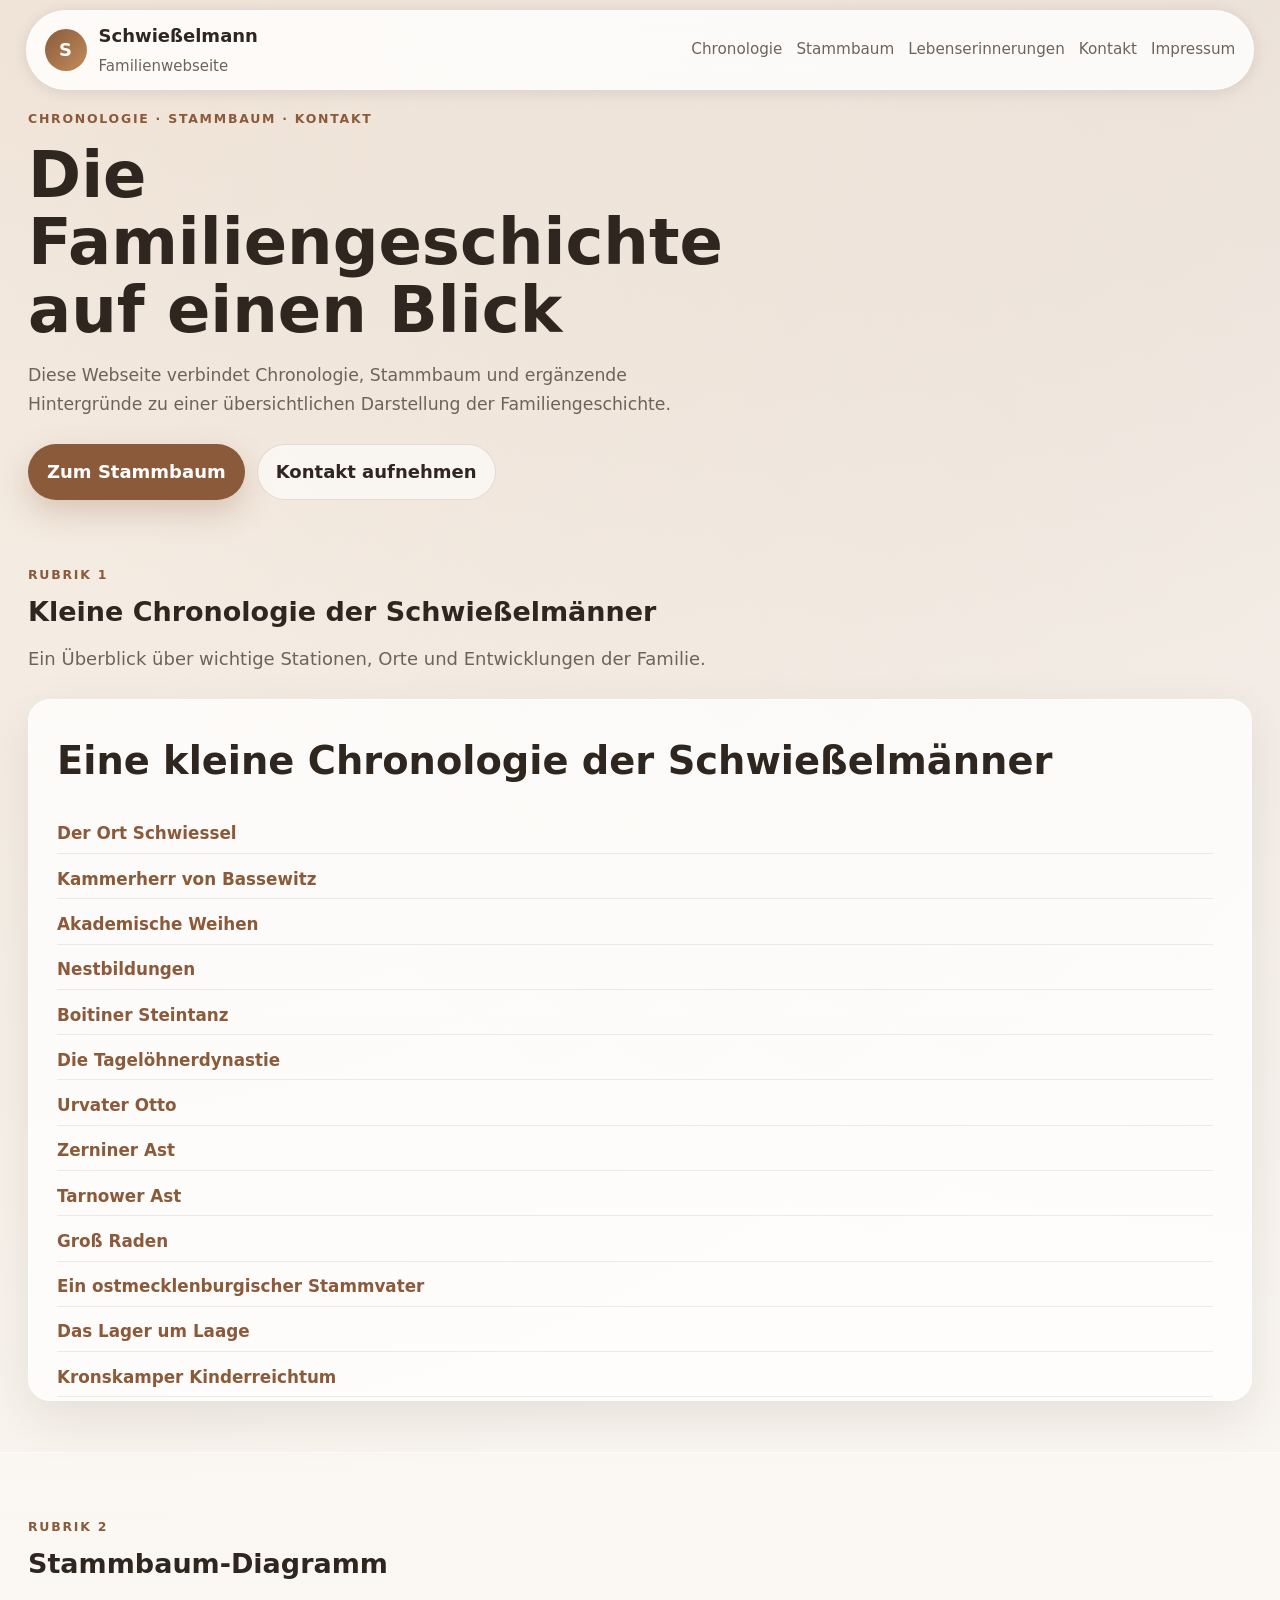
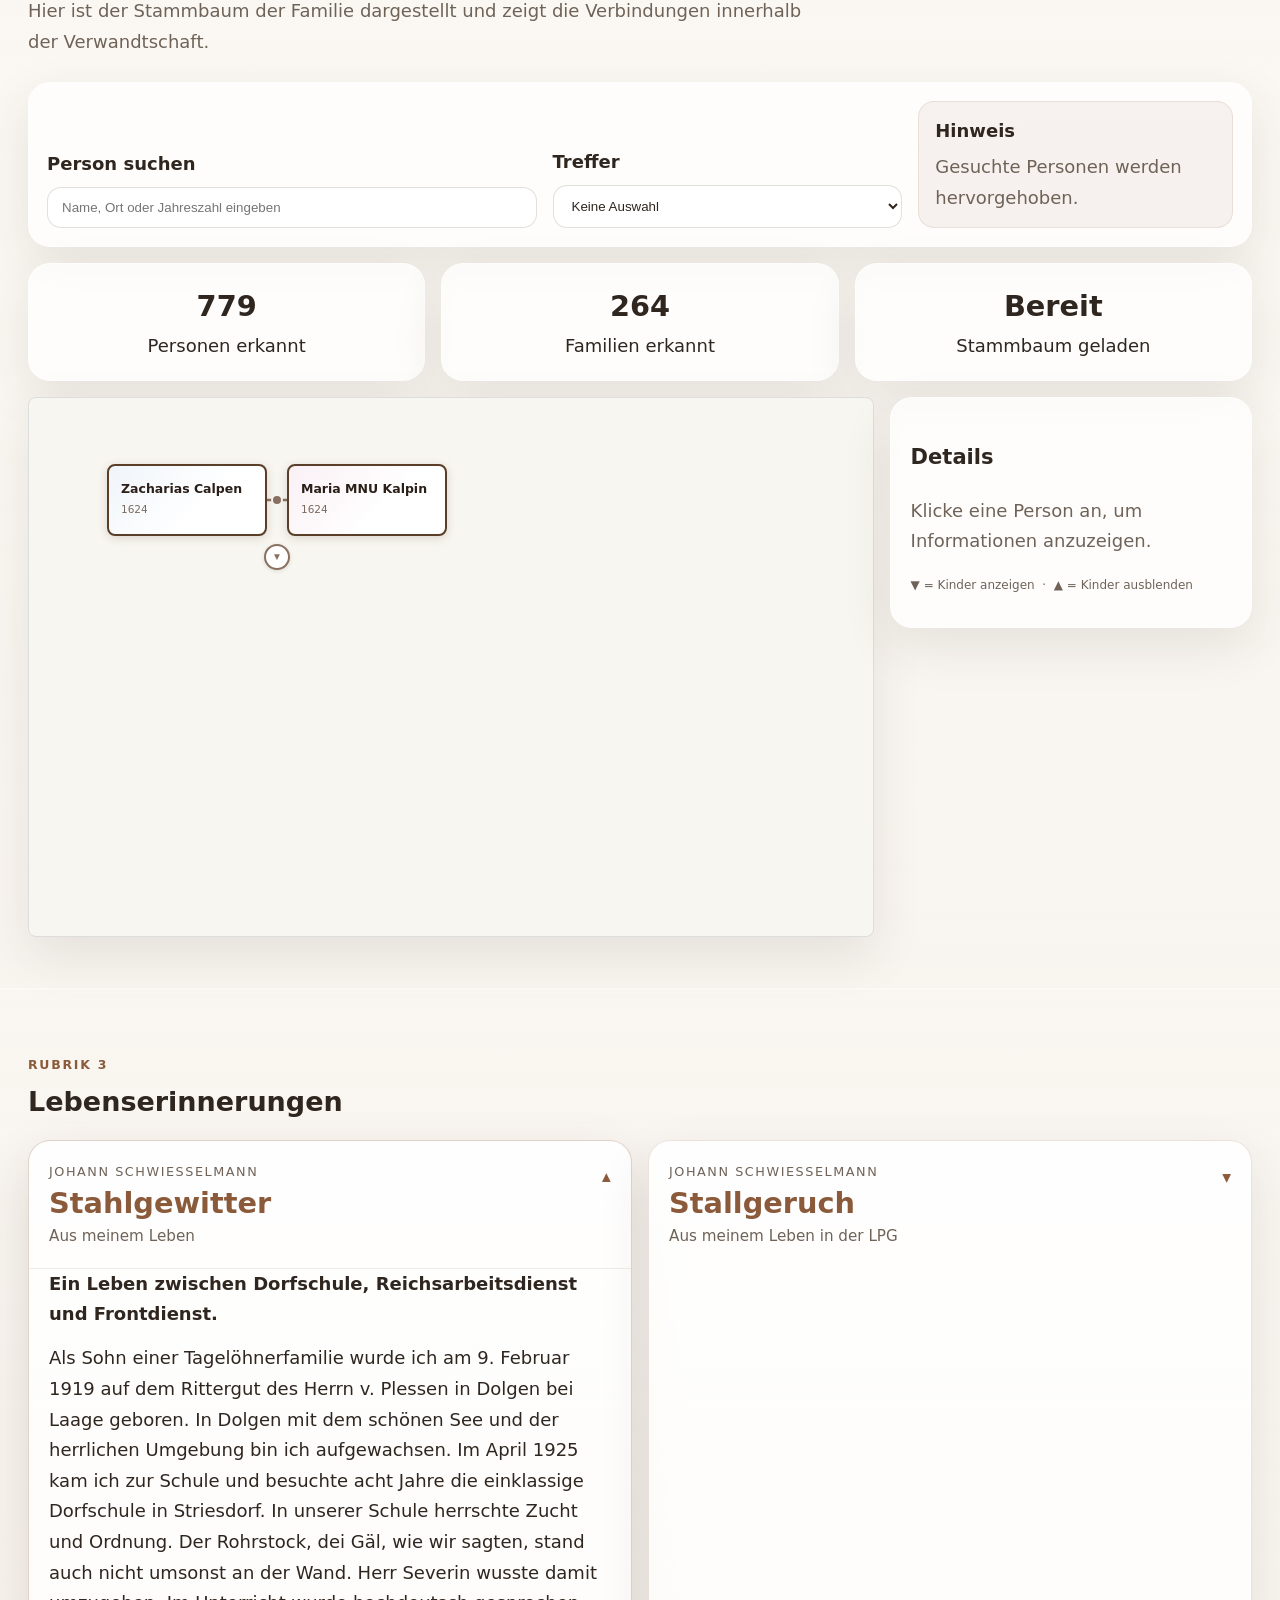
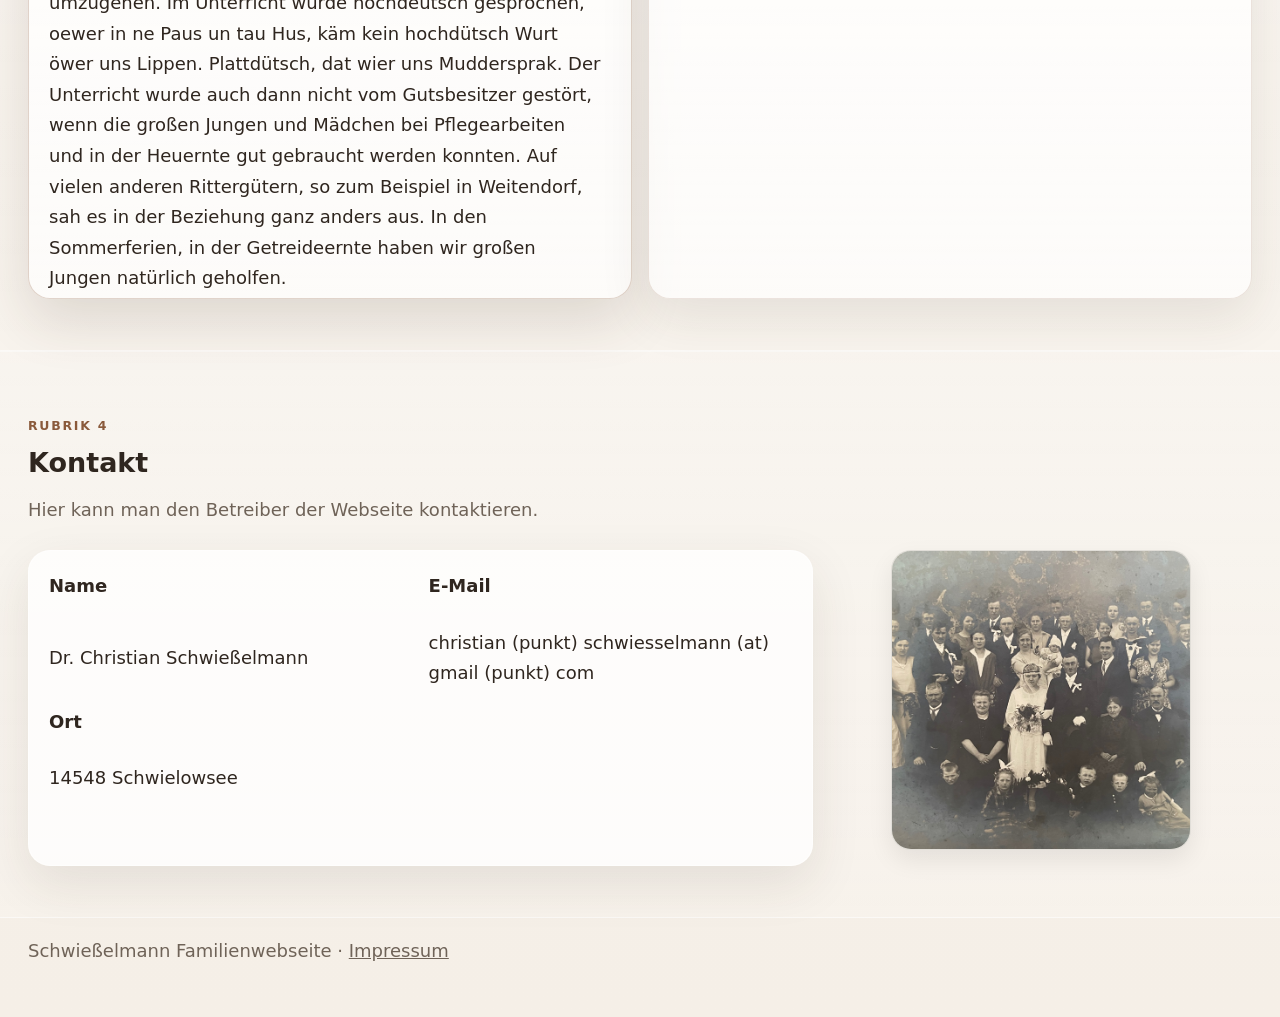
==== commit 5aca6373: "Refactor memoir content in index.html Removed duplicate paragraphs and cleaned up text in index.html" ====
--- a/index.html
+++ b/index.html
@@ -59,15 +59,15 @@
 <p>Eine Recherche in den Telefonbüchern, sozialen Medien und sonstigen Datenpfützen des Internets ergibt, dass nur wenige Dutzend Menschen in Deutschland diesen Namen tragen. Auch in der großen genealogischen Datenbank Geneanet taucht der Name nur 68-mal auf. Im Telefonbuch hat sich die Anzahl der Schwießelmänner innerhalb von 20 Jahren von 18 auf sechs reduziert, was sehr wahrscheinlich dem Aussterben der Festnetztelefonie geschuldet ist. Unter den deutschen Familiennamen dürfte dieser mecklenburgische Ortsname damit Seltenheit haben. Tatsächlich liegt der Schluss nahe, dass Schwießelmänner Männer und Frauen aus Schwiessel sind.</p>
 <p>Das kleine Dorf in der mecklenburgischen Schweiz liegt auf der halben Strecke zwischen den Kleinstädten Laage und Teterow nahe der B 108 und wurde erstmalig 1379 urkundlich erwähnt. Ein altes und ein neues Gutshaus weisen auf eine typisch ostelbische Grundherrschaft hin, die wechselnden Eigentümerfamilien bieten eine Tour d’Horizon durch den mecklenburgischen Landadel. Wikipedia (https://de.wikipedia.org/wiki/Herrenhaus_Schwiessel) belehrt uns, dass das Gut im 14. Jahrhundert zunächst den Negendancks gehörte, einem „im Mannesstamm erloschenen“ Geschlecht. „1561 veräußerte Joachim von Negendanck das Anwesen an Dietrich von Bevernest. Im Jahr 1667 fiel das Landgut erneut an die Familie Negendanck. 1732 verkaufte Berthold Diedrich von Negendanck Schwiessel an Hans Heinrich von Levetzow.“</p>
 <h3 class="chronology__section">Kammerherr von Bassewitz</h3>
-<p>Hans Heinrich von Levetzow heiratete nur eine Anne Dorothea von Plessen, worauf das Allianzwappen über dem Portal des von 1732 bis 1735 errichteten alten Gutshauses deutet. „Feldmarschall Johann Ludwig von Wallmoden-Gimborn wurde 1782 Gutsherr zu Schwiessel; im Jahr 1838 wurde der Mecklenburg-Schwerinsche Kammerherr Adolph Christian Ulrich von Bassewitz mit dem Gut belehnt. In den 1860er Jahren ließ Henning von Bassewitz auf dem Gut ein neues schlossartiges Herrenhaus im Tudorstil errichten; das alte Fachwerkgutshaus wurde von dieser Zeit an als Gutsverwalterhaus weitergenutzt“, schreiben die Internetenzyklopädisten.</p>
+<p>Hans Heinrich von Levetzow heiratete eine Anne Dorothea von Plessen, worauf das Allianzwappen über dem Portal des von 1732 bis 1735 errichteten alten Gutshauses deutet. „Feldmarschall Johann Ludwig von Wallmoden-Gimborn wurde 1782 Gutsherr zu Schwiessel; im Jahr 1838 wurde der Mecklenburg-Schwerinsche Kammerherr Adolph Christian Ulrich von Bassewitz mit dem Gut belehnt. In den 1860er Jahren ließ Henning von Bassewitz auf dem Gut ein neues schlossartiges Herrenhaus im Tudorstil errichten; das alte Fachwerkgutshaus wurde von dieser Zeit an als Gutsverwalterhaus weitergenutzt“, schreiben die Internet-Enzyklopädisten.</p>
 <p>Das Gut umfasste Ende der 1920er Jahre „842,20 Hektar, davon etwa 100 Hektar Wald“. Eigentümer waren Ernst-Henning Graf von Bassewitz (1858-1926) und dessen Neffe Georg-Henning von Bassewitz-Behr (1900-1949) auf Lützow. Letzterer schloss sich, weil die Güter schlecht liefen und alle Auswanderungspläne scheiterten, der nationalsozialistischen Bewegung an. Er trat 1930 in die NSDAP ein, war Ortsbauernführer in Schwiessel, beschmutzte sich im Krieg gegen die Sowjetunion als „SS-Gruppenführer und Generalleutnant der Waffen-SS“ (https://de.wikipedia.org/wiki/Georg-Henning_Graf_von_Bassewitz-Behr) mit dem Blut von 40.000 Zivilisten, Partisanen und Juden und starb in einem sowjetischen Arbeitslager.</p>
 <p>Falls die Schwießelmänner wirklich aus Schwiessel stammen, dann dürfte ihr Leben als Tagelöhner auf den Gütern ähnlich arbeitsreich gewesen sein, wie das von Bassewitz-Behr in Sibirien, freilich etwas glücklicher und wohl stets mit Speck und Grieben. Belege dafür finden sich jedoch nicht. Die Kirchenbücher mit ihren Tauf- und Kopulationsregistern reichen selten ins 14. und 15. Jahrhundert zurück, sodass zumindest für diese Jahrhunderte nur wenige verlässlichen Quellen vorliegen. Eine davon ist das mittlerweile digitalisierte Matrikel der Universität Rostock, das kurz nach der Gründung der Universität im Jahr 1419 einen Schwießelmann verzeichnet.</p>
 <h3 class="chronology__section">Akademische Weihen</h3>
 <p>Am 8.10.1426 schrieb sich „Nicolaus Switselman“ an der Universität ein, die als „Perle des Nordens“ in ihrer Gründungsphase in einem exzellenten Ruf stand - ganz ohne staatliche “Exzellenzoffensiven”. Damaliger Rektor war Nicolaus Theoderici. Die Gebühr betrug laut Matrikelportal: ½ „fl.“ Unter dem Immatrikulationsjahrgang findet sich die lateinische Bemerkung „Isti et sequentes iuvarerunt particulam non ascriptam“, die auf eine unvollständige Eidleistung oder Einschreibung hindeutet.</p>
-<p>Besagter Nicolaus - diesmal in der Schreibung „Swicelman“ promovierte im Wintersemester 1428/1429 zum „Bakkalar“ an der Philosophischen Fakultät. Letztere dürfte eine spätere Kategorisierung abbilden, da die Gelehrten ihrer Zeit zunächst die Artistenfakultät mit ihren sieben freien Künsten (artes liberales) durchliefen: Grammatik, Dialekt, Rhetorik, Arithmetik, Geometrie und Astronomie. Erst nach diesem Propädeutikum begann das eigentliche Studium der Theologie, Medizin, Philosophie oder der Jurisprudenz. Im Falle des „Bakkalars Schwitselman“ verlieren sich allerdings die Spuren.</p>
-<p>Die unterschiedliche Schreibweise des Namens im Studentenverzeichnis der Universität Rostock innerhalb von nur drei Jahren macht auf ein onomasiologisches Problem der Schwießelmänner aufmerksam: Ihre Schreibweise ist schon vor der Normierung der deutschen Sprache durch Konrad Duden höchst uneinheitlich. Gängig sind in den Archivalien, Registern, Taufscheinen und Konfirmationsurkunden die Schreibungen „Schwiselmann“, „Schwisselmann”, „Schwiesselmann” und „Schwießelmann”. Nicht wahrscheinlich, aber möglich ist es, dass es sei bei Nicolaus Switselman um gar keinen „Schwießelmann” handelt, sondern um einen Transskriptionsfehler aus dem Mittelniederdeutschen. Womöglich stammt Nicolaus gar nicht Mecklenburg, sondern aus der Schweiz. Wir wissen es nicht und werden es wohl auch nicht erfahren.</p>
+<p>Besagter Nicolaus - diesmal in der Schreibung „Swicelman“ - promovierte im Wintersemester 1428/1429 zum „Bakkalar“ an der Philosophischen Fakultät. Letztere dürfte eine spätere Kategorisierung abbilden, da die Gelehrten ihrer Zeit zunächst die Artistenfakultät mit ihren sieben freien Künsten (artes liberales) durchliefen: Grammatik, Dialektik, Rhetorik (Trivium), Arithmetik, Geometrie, Musik und Astronomie (Quadrivium). Erst nach diesem Propädeutikum begann das eigentliche Studium der Theologie, Medizin, Philosophie oder der Jurisprudenz. Im Falle des „Bakkalars Schwitselman“ verlieren sich allerdings die Spuren.</p>
+<p>Die unterschiedliche Schreibweise des Namens im Studentenverzeichnis der Universität Rostock innerhalb von nur drei Jahren macht auf ein onomasiologisches Problem der Schwießelmänner aufmerksam: Ihre Schreibweise ist schon vor der Normierung der deutschen Sprache durch Konrad Duden höchst uneinheitlich. Gängig sind in den Archivalien, Registern, Taufscheinen und Konfirmationsurkunden die Schreibungen „Schwiselmann“, „Schwisselmann”, „Schwiesselmann” und „Schwießelmann”. Nicht wahrscheinlich, aber möglich ist es, dass es sich bei Nicolaus Switselman um gar keinen „Schwießelmann” handelt, sondern um einen Transskriptionsfehler aus dem Mittelniederdeutschen. Womöglich stammt Nicolaus gar nicht Mecklenburg, sondern aus der Schweiz. Wir wissen es nicht und werden es wohl auch nicht erfahren.</p>
 <h3 class="chronology__section">Nestbildungen</h3>
-<p>Im 17. Jahrhundert lässt sich der Name im Kopulationsregister der Güstrower Pfarrkirche mehrfach nachweisen. So heirateten dort am 9.4.1678 eine Ilsabe (vermutlich Isabel) Schwießelmans den Cherganten Paul Tietke. Vier Jahre später, am 6.9.1682, ehelichte ebenfalls dort Anna Margaretha Schwießelmans Andreas Haker. Und nochmals zehn Jahre darauf, am 8.9.1692, traute sich Catharina Elisabeth Schwießelmans mit Jacop Funck. Anna Margareta heiratete sogar am 15.8.1695 zum zweiten Male, diesmal: Daniel Ortner. Warum wissen wir nicht, anzunehmen ist das Ableben des ersten Mannes. Sehr wahrscheinlich stammen die drei Damen aus einem Güstrower Haushalt oder einem aus der ländlichen Umgebung. Möglicherweise waren es drei Schwestern. Auch in Parchim trat fast zu gleichen Zeit am 18.11.1672 eine Elisabeth Schwießelmans vor den Altar der Georgenkirche. Ob jene Elisabeth mit obiger Catatharina Elisabeth identisch war, bleibt im Dunkeln.</p>
+<p>Im 17. Jahrhundert lässt sich der Name im Kopulationsregister der Güstrower Pfarrkirche mehrfach nachweisen. So heirateten dort am 9.4.1678 eine Ilsabe (vermutlich Isabel) Schwießelmans den Cherganten Paul Tietke. Vier Jahre später, am 6.9.1682, ehelichte ebenfalls dort Anna Margaretha Schwießelmans Andreas Haker. Und nochmals zehn Jahre darauf, am 8.9.1692, traute sich Catharina Elisabeth Schwießelmans mit Jacop Funck. Anna Margareta heiratete sogar am 15.8.1695 zum zweiten Male, diesmal: Daniel Ortner. Warum wissen wir nicht, anzunehmen ist das Ableben des ersten Mannes. Sehr wahrscheinlich stammen die drei Damen aus einem Güstrower Haushalt oder einem aus der ländlichen Umgebung. Möglicherweise waren es drei Schwestern. Auch in Parchim trat fast zur gleichen Zeit am 18.11.1672 eine Elisabeth Schwießelmans vor den Altar der Georgenkirche. Ob jene Elisabeth mit obiger Catatharina Elisabeth identisch war, bleibt im Dunkeln.</p>
 <p>Für das 18. Jahrhundert lässt sich das „Nest” der Schwießelmänner in Boitin/Lübzin ausmachen. Die stärksten Hinweise darauf entstammen dem “Dorfsippenbuch Boitin und Lübzin”, das 1939 im Zusammenhang mit der sogenannten Blut- und Bodenforschung der rassebesessenen nationalen Sozialisten von Otto Micheel veröffentlicht wurde. Herausgeber war der Verein für bäuerliche Sippenkunde und bäuerliches Wappenwesen e. V., der dem Reichsnährstand der Reichsbauernstadt Goslar angegliedert war. Die Reihe hieß „Ahnen des deutschen Volkes”, es erschien - wen wundert es - im „Blut-und-Boden-Verlag&quot;. Als größere Stammreihen von Boitin und Lübzin werden hier auch die Schwießelmänner gelistet, die in beiden Gutsdörfern zwischen den Kleinstädten Warin und Bützow bis ins 18. Jahrhundert als Tagelöhner nachweisbar sind.</p>
 <img src="images/img-nest.png">
 <p class="chronology__source">Quelle: Dorfsippenbuch (DSB), S. 13.</p>
@@ -83,25 +83,25 @@
 <p class="chronology__source">Quelle: DSB, S. 256</p>
 <h3 class="chronology__section">Urvater Otto</h3>
 <p>Besagter Johann Otto Schwießelmann hat einen 1720 geborenen Vater, Otto Schwießelmann, 7facher Urgroßvater des Verfassers dieser Chronologie. Er markiert die heutige Wissensgrenze, die sich bislang mit den KI-gestützten und milliardenfachen Datensätzen der Ahnenforschungsplattformen “ancestry” und “myheritage” nicht überwinden ließ.</p>
-<p>Nach dem Dorfsippenbuch dürfte der Urahn Otto Schwießelmann neben Johann Otto Schwießelmann noch einen weiteren Sohn, Johann Joachim Schwießelmann gezeugt haben. Geburts- und Sterbedatum sind unbekannt. Wir wissen, dass der „Bäcker, Arbeitsmann und Einlieger in Lübzin” eine Maria Dorothea Stoffer (1732-1802) heiratete. Das 1774 geborene gemeinsame Kind Leonore Juliane Schwießelmann wiederum heiratete den “Knecht und Arbeitsmann” Johann Joachim Friedrich Burmeister aus Grünenhagen und ließ sich mit ihr in Boitin nieder.</p>
+<p>Nach dem Dorfsippenbuch dürfte der Urahn Otto Schwießelmann neben Johann Otto Schwießelmann noch einen weiteren Sohn, Johann Joachim Schwießelmann, gezeugt haben. Geburts- und Sterbedatum sind unbekannt. Wir wissen, dass der „Bäcker, Arbeitsmann und Einlieger in Lübzin” eine Maria Dorothea Stoffer (1732-1802) heiratete. Das 1774 geborene gemeinsame Kind Leonore Juliane Schwießelmann wiederum heiratete den “Knecht und Arbeitsmann” Johann Joachim Friedrich Burmeister aus Grünenhagen und ließ sich mit ihr in Boitin nieder.</p>
 <img src="images/img-urvater-otto-1.png">
 <p class="chronology__source">Quelle: DSB, S. 257.</p>
 <p>Sein Bruder Johann Otto Schwießelmann, der 6fache Urgroßvater des Verfassers, geboren im Juni 1741, heiratete Eleonora Juliana Klatten. Ihre gemeinsamen Kinder sind nicht alle namentlich im Dorfsippenbuch verzeichnet. Zum Teil starben sie im Säuglings- oder Kleinkindalter:</p>
 <img src="images/img-urvater-otto-2.png">
 <p class="chronology__source">Quelle: DSB, S. 257.</p>
-<p>Die Kinder- und Wochenbettsterblichkeit im 18. Jahrhundert war noch so hoch, dass die Tagelöhnerfamilien mit den gegenwärtigen Reproduktionsanstrengungen längst von der Bildfläche verschwunden wären. So verstarb die am 1760 geborene Tochter Wilhelmina Juliana im Alter von zwei Jahren, der 1763 geborene Sohn Diederich Albrecht Ernst im Alter von sieben Monaten. Gesichert ist, dass die beiden Brüder Johann Jürgen Schwießelmann (1777-1862) und Friedrich Schwießelmann (1764-1808) überlebten.</p>
+<p>Die Kinder- und Wochenbettsterblichkeit im 18. Jahrhundert war so hoch, dass die Tagelöhnerfamilien mit den gegenwärtigen Reproduktionsanstrengungen längst von der Bildfläche verschwunden wären. So verstarb die am 1760 geborene Tochter Wilhelmina Juliana im Alter von zwei Jahren, der 1763 geborene Sohn Diederich Albrecht Ernst im Alter von sieben Monaten. Gesichert ist, dass die beiden Brüder Johann Jürgen Schwießelmann (1777-1862) und Friedrich Schwießelmann (1764-1808) überlebten.</p>
 <p>Johann Jürgen Schwießelmann verdingte sich als „Schaufelmacher und Tagelöhner”, heiratete Elisabeth Maria Burmeister (1796-1874) aus Warnow und übersiedelte später von Lübzin nach Boitin. Gemeinsam hatten sie sechs Kinder, von denen zwei nicht über das Kindesalter hinauskamen. Das Dorfsippenbuch dokumentiert lediglich den letztgeborenen. Die Nachkommen bilden den Zerniner Ast des Schwießelmannschen Stammbaumes.</p>
 <img src="images/img-urvater-otto-3.png">
 <p class="chronology__source">Quelle: DSB, S. 257</p>
-<p>Der 5fache Urgroßvaters des Verfassers ist Friedrich Schwießelmann, der oben genannte Sohn von Johann Otto Schwießelmann. Der 1764 in Boitin geborene Tagelöhner verehelichte sich am 8. November 1799 sich mit Anna Maria Klatt (1775-1852) aus dem benachbarten Lübzin. Er starb 1808 mit 44 Jahren und hinterließ drei Kinder: Karoline Wilhelmina Elisabeth Schwießelmann (1800-1873); Johann Friedrich Schwießelmann (1803-1877) und Christian Friedrich Schwießelmann (1807-1808), der als Kleinkind starb.</p>
+<p>Der 5fache Urgroßvaters des Verfassers ist Friedrich Schwießelmann, der oben genannte Sohn von Johann Otto Schwießelmann. Der 1764 in Boitin geborene Tagelöhner verehelichte sich am 8. November 1799 mit Anna Maria Klatt (1775-1852) aus dem benachbarten Lübzin. Er starb 1808 mit 44 Jahren und hinterließ drei Kinder: Karoline Wilhelmina Elisabeth Schwießelmann (1800-1873); Johann Friedrich Schwießelmann (1803-1877) und Christian Friedrich Schwießelmann (1807-1808), der als Kleinkind starb.</p>
 <img src="images/img-urvater-otto-4.png">
 <p class="chronology__source">Quelle: DSB, S. 257</p>
-<p>Die Tochter Karoline Wilhelmina Elisabeth Schwießelmann heiratete Johann Christian Sievert aus Zibühl (1796-1852) und hatte nach heutigem Stand der Forschung sechs Kinder. Die genealogischen Spuren der Schwießelmänner in der Sievert-Sippe sind in den entsprechenden Plattformen dokumentiert und müssen hier nicht weiterverfolgt werden. Sie führten auf den nordamerikanischen Kontinent. Ihr Bruder Johann Friedrich Schwießelmann (1803-1877) gerade war beim Tode des Vaters erst fünf Jahre alt. Er - der vierfache Urgroßvater des Verfassers - versprach am 6. November 1835 ebenfalls in der Boitiner Kirche Johanna Charlotte Eleonora Wieck im Alter von 32 Jahren die eheliche Treue. Vier Kinder sind im Dorfsippenbuch dokumentiert:</p>
+<p>Die Tochter Karoline Wilhelmina Elisabeth Schwießelmann heiratete Johann Christian Sievert aus Zibühl (1796-1852) und hatte nach heutigem Stand der Forschung sechs Kinder. Die genealogischen Spuren der Schwießelmänner in der Sievert-Sippe sind in den entsprechenden Plattformen dokumentiert und müssen hier nicht weiterverfolgt werden. Sie führten auf den nordamerikanischen Kontinent. Ihr Bruder Johann Friedrich Schwießelmann (1803-1877) war beim Tode des Vaters erst fünf Jahre alt. Er - der vierfache Urgroßvater des Verfassers - versprach am 6. November 1835 ebenfalls in der Boitiner Kirche Johanna Charlotte Eleonora Wieck im Alter von 32 Jahren die eheliche Treue. Vier Kinder sind im Dorfsippenbuch dokumentiert:</p>
 <img src="images/img-urvater-otto-5.png">
 <p class="chronology__source">Quelle: DSB, S. 257</p>
 <p>Spätestens ab dieser Generation verzweigt sich die Familiengeschichte ins Unüberschaubare. Das hängt auch damit zusammen, dass als Folge des medizinischen und hygienischen Fortschritts in Europa die Mortalität von Kindern und Müttern im Kindbett stärker zurückging als die Fertilität. Hier soll die räumliche Ausbreitung der Schwießelmänner im mittleren Mecklenburg exemplarisch nachgezeichnet werden. Vollständig lässt sich dies nur im Stammbaum zeigen, der im Verlauf der familiengeschichtlichen Forschung jedoch über das Maß der einfachen Darstellung hinausgewachsen ist und mittlerweile nahezu 800 Personen erfasst, ohne dass das 20. Jahrhundert überhaupt ausgeforscht wurde.</p>
 <h3 class="chronology__section">Zerniner Ast</h3>
-<p>Es scheint dem Verfasser deshalb angeraten zu sein, die Hauptäste darzustellen, die in die verschiedenen Himmelsrichtungen von Boitin und Lübzin gewachsen sind. Ein erster starker Ast wuchs nach Zernin. Er wurde begründet durch Johann Jürgen Schwießelmann (1777-1862), der oben bereits genannt wurde, mit seiner Frau Elisabeth Maria, geb. Burmeister (1796). Aus der Ehe gingen sechs Kinder hervor:</p>
+<p>Es scheint dem Verfasser deshalb angeraten zu sein, die Hauptäste darzustellen, die von Boitin und Lübzin aus in die verschiedenen Himmelsrichtungen gewachsen sind. Ein erster starker Ast reckte sich nach Zernin. Er wurde begründet durch Johann Jürgen Schwießelmann (1777-1862), der oben bereits genannt wurde, mit seiner Frau Elisabeth Maria, geb. Burmeister (1796). Aus der Ehe gingen sechs Kinder hervor:</p>
 <ol class="chronology-list">
 <li>Johann Joachim Christian Schwießelmann (1821-1866)</li>
 <li>Maria Sophia Dorothea Schwießelmann (1823)</li>
@@ -122,7 +122,7 @@
 <p>Stimmen die Recherchen des Verfassers, dann ist dem Tarnower Zweig die Mühle in Tarnow zuzuordnen, die heute einen Antiquitätenhandel beherbergt.</p>
 <img src="images/img-tarnower-ast.png">
 <h3 class="chronology__section">Groß Raden</h3>
-<p>Der Ast der Schwießelmänner in Groß Raden entsteht zwei Generationen später durch die Verehelichung von Johann Friedrich Wilhelm Christian Schwießelmann (1838-1894) mit Sophia Wilhelmine Maria Kröger (1840-1901).</p>
+<p>Der Ast der Schwießelmänner in Groß Raden entsteht zwei Generationen später durch die Verehelichung von Johann Friedrich Wilhelm Christian Schwießelmann (1838-1894) mit Sophia Wilhelmine Maria Kröger (1840-1901). Sieben Kinder gingen aus ihr hervor:</p>
 <ol class="chronology-list">
 <li>Marie Carolina Elisabeth Schwießelmann (1865),</li>
 <li>Carl Johann Christian Schwießelmann (1867-1870),</li>
@@ -172,9 +172,9 @@
 <li>Martha Karoline Marie Schwießelmann (1898)</li>
 <li>Wilhelm Martin Albert Schwießelmann (1899-1918?)</li>
 </ol>
-<p>Seine Frau brachte bereits Rudolf Bohnhoff (1886) mit in die Ehe ein. Die berühmte Laager Henningsmühle (https://de.wikipedia.org/wiki/Henningsm%C3%BChle spielt als Wohnort der Familie Bohnhoff hierbei eine Rolle.</p>
+<p>Seine Frau brachte bereits Rudolf Bohnhoff (1886) mit in die Ehe ein. Die berühmte Laager Henningsmühle (https://de.wikipedia.org/wiki/Henningsm%C3%BChle) spielte als Wohnort der Familie Bohnhoff hierbei eine Rolle.</p>
 <h3 class="chronology__section">Kronskamper Kinderreichtum</h3>
-<p>Noch kinderreicher war die Familie von Wilhelm Friedrich Johann Schwießelmann (1874), dessen Frau Veronika Najkowska (1873) ihm neun Kinder schenkte. Schon von der Hochzeit am 3.6.1897 gewissermaßen außerehelich „im nachträglichen Geständnis“ - wie der Laager Pastor Carl Beyer, zugleich Romancier von regionaler Bedeutung, schrieb - kam</p>
+<p>Noch kinderreicher war die Familie von Wilhelm Friedrich Johann Schwießelmann (1874), dessen Frau Veronika Najkowska (1873) ihm neun Kinder schenkte. Schon von der Hochzeit am 3.6.1897 - gewissermaßen außerehelich „im nachträglichen Geständnis“, wie der Laager Pastor Carl Beyer, zugleich Romancier von regionaler Bedeutung, schrieb - kam</p>
 <ol class="chronology-list">
 <li>Otto Friedrich Wilhelm Schwießelmann (1895) zur Welt. Ihm folgten:</li>
 <li>Wilhelm Conrad Hermann Schwießelmann (1898-1972)</li>
@@ -187,21 +187,21 @@
 <li>Paula Emma Martha Schwießelmann (1915)</li>
 </ol>
 <p>Das letzte Kind ist „unehelich“ entstanden, wie das Kirchenbuch vermerkt. Als Gevatterin ist neben den Eltern auch „Frida Jochens, geborene Dunsky, Tagelöhnerfrau in Kronskamp“ eingetragen. Dies deckt sich mit der Familienchronik, die über Umwege in die Hände des Verfassers gekommen ist. Sie schweigt diplomatisch über das außereheliche Kind.</p>
-<p>Die Familienchronik der Kronskamper Schwießelmänner aus einem Glaubensbuch des 19. Jahrhunderts weist auch auf zwei Verluste von Familienmitgliedern im 2. Weltkrieg (1939-1945) hin. Es handelt sich dabei um Willi (1921-1943) und Bruno Schwießelmann (1926-1944), die bereits einer späteren Generation angehörten. Willi fiel in Woroschilowsk an der Ostfront; Bruno im Dezember 1944 an der Westfront in Luxemburg. Das einzige sichtbare Zeichen der Kronskamper Schwießelmänner wurde nach 2000 auf dem Laager Friedhof getilgt. Der Grabstein dokumentierte den Tod von</p>
+<p>Die Familienchronik der Kronskamper Schwießelmänner aus einem Glaubensbuch des 19. Jahrhunderts weist auf zwei Verluste von Familienmitgliedern im 2. Weltkrieg (1939-1945) hin. Es handelt sich dabei um Willi (1921-1943) und Bruno Schwießelmann (1926-1944), die bereits einer späteren Generation angehörten. Willi fiel in Woroschilowsk an der Ostfront; Bruno im Dezember 1944 an der Westfront in Luxemburg. Das einzige sichtbare Zeichen der Kronskamper Schwießelmänner wurde nach 2000 auf dem Laager Friedhof getilgt. Der Grabstein dokumentierte den Tod von:</p>
 <li>Ernst Schwießelmann (6.12.1899-25.8.1963)</li>
 <li>Emma Schwießelmann (23.7.1900-28.3.1971)</li>
 <li>Walter Schwießelmann (17.2.1922-16.9.1963)</li>
 <li>Wilhelmine Alm (20.10.1877-4.9.1965)</h3>
-<p>Walter könnte der Sohn von Ernst und Emma gewesen sein, Wilhelmine Alm die Mutter von Emma. Aber dies bleibt eine Mutmaßung.</p>
+<p>Walter könnte der Sohn von Ernst und Emma gewesen sein, Wilhelmine Alm war sehr wahrscheinlich die Mutter von Emma.</p>
 <h3 class="chronology__section">Bülower Zweig</h3>
-<p>Carl Heinrich Friedrich Wilhelms dritter Sohn Ernst Joachim Christian Schwießelmann (1877- wurde am 1. Februar 1877 und – wie damals üblich – zehn Tage später in Parum getauft. Seine Konfirmation fand dann schon in Laage statt, als Vater Carl auf das Gut Subzin gewechselt war. Am 7.11.1902 heiratete er in Hohen Luckow Lisette Caroline Wilhelmine Schuhmacher (1877). Im Ehestandsverzeichnis wird der pragmatische Hochzeitsgrund lakonisch angedeutet: „Durch diese Ehe ist das am 26. Juni 1900 geborene Mädchen legitimiert.“ Bei der Volkszählung in Mecklenburg-Schwerin 1919 sind in dem Bülower Haushalt, wo sich Ernst als Landwirt verdingt, drei Kinder vermerkt:</p>
+<p>Carl Heinrich Friedrich Wilhelms dritter Sohn Ernst Joachim Christian Schwießelmann (1877- wurde am 1. Februar 1877 und – wie damals üblich – zehn Tage später in Parum getauft. Seine Konfirmation fand dann schon in Laage statt, als Vater Carl auf das Gut Subzin gewechselt war. Am 7.11.1902 heiratete er in Hohen Luckow Lisette Caroline Wilhelmine Schuhmacher (1877). Im Ehestandsverzeichnis wird der pragmatische Hochzeitsgrund lakonisch angedeutet: „Durch diese Ehe ist das am 26. Juni 1900 geborene Mädchen legitimiert.“ Bei der Volkszählung in Mecklenburg-Schwerin 1919 sind in dem Bülower Haushalt, wo sich Ernst als Landwirt verdingte, drei Kinder vermerkt:</p>
 <ol class="chronology-list">
 <li>Herta Johanna Marie Schwießelmann (1903)</li>
 <li>Getrud Schwießelmann (1917)</li>
 <li>Otto Schwießelmann (1919)</li>
 </ol>
 <h3 class="chronology__section">Dolgener Tagelöhnerei</h3>
-<p>Bei dem vierten Sohn von Carl Heinrich Friedrich Wilhelm Schwießelmann  (1845-1901) - Johann Heinrich Christian Joseph Schwießelmann (1878) - handelt es sich um den Ururgroßvater des Verfassers. Er wurde am 15.5.1878 in Bützow geboren und in der Laager Stadtkirche vermutlich zu Pfingsten 1892 konfirmiert. Wie seine Vorfahren verdingte er sich als Tagelöhner auf dem Gut derer von Plessen in Dolgen, wo er vermutlich auch seine spätere Frau Wilhelmine Caroline Dorothea Sophia Friederiz kennenlernte, die ebenfalls am 15.5.1875 in Dolgen geboren wurde. Sie schenkte ihm vier Kinder:</p>
+<p>Bei dem vierten Sohn von Carl Heinrich Friedrich Wilhelm Schwießelmann  (1845-1901) - Johann Heinrich Christian Joseph Schwießelmann (1878) - handelt es sich um den Ururgroßvater des Verfassers. Er wurde am 15.5.1878 in Bützow geboren und in der Laager Stadtkirche zu Pfingsten 1892 konfirmiert. Wie seine Vorfahren verdingte er sich als Tagelöhner auf dem Gut derer von Plessen in Dolgen, wo er vermutlich auch seine spätere Frau Wilhelmine Caroline Dorothea Sophia Friederiz kennenlernte, die ebenfalls am 15.5.1875 in Dolgen geboren wurde. Sie schenkte ihm vier Kinder:</p>
 <ol class="chronology-list">
 <li>Richard Heinrich Wilhelm Carl Schwießelmann (1902-1989)</li>
 <li>Emma Wilhelmine Johanna Schwießelmann (1904-1987)</li>
@@ -211,11 +211,11 @@
 <p>Richard Schwießelmann ist der Urgroßvater des Verfassers und wurde noch in Kavelstorf vor den Toren Rostocks geboren, bevor sich der Vater in Dolgen niederließ. Richard wurde in Hohen Sprenz 1917 konfirmiert und heiratete in den 1920er Jahren Ella Möller (1906-1984).</p>
 <img src="images/img-dolgener-tageloehnerei-1.png">
 <p class="chronology__source">Quelle: Foto im Familienbesitz</p>
-<p>Der gemeinsame Sohn Heinz Horst Ernst Schwießelmann (1929-2010 blieb ein Einzelkind, der Großvater des Verfassers. Richard war als freie Landarbeiter nach der Novemberrevolution 1918 tätig, arbeitete auf Gütern und ließ sich in den 1930er Jahren in Laage nieder, wo er bescheiden in der Hinterstraße (heute Straße der Einheit lebte). Sein jüngster Bruder Johann - ein Nachzügler - hat in seinen Lebenserinnerungen die Dolgener Tagelöhnerei (siehe die Rubrik: Lebenserinnerungen) eindrucksvoll geschildert. Sein Grabstein findet sich noch auf dem Laager Friedhof:</p>
+<p>Der gemeinsame Sohn Heinz Horst Ernst Schwießelmann (1929-2010 blieb ein Einzelkind; er ist der Großvater des Verfassers. Richard war als freie Landarbeiter nach der Novemberrevolution 1918 tätig, arbeitete auf Gütern und ließ sich in den 1930er Jahren in Laage nieder, wo er bescheiden in der Hinterstraße (heute Straße der Einheit lebte). Sein jüngster Bruder Johann - ein Nachzügler - hat in seinen Lebenserinnerungen die Dolgener Tagelöhnerei (siehe die Rubrik: Lebenserinnerungen) eindrucksvoll geschildert. Sein Grabstein findet sich noch auf dem Laager Friedhof:</p>
 <img src="images/img-dolgener-tageloehnerei-2.png">
 <p class="chronology__source">Quelle: Eigene Aufnahme.</p>
 <h3 class="chronology__section">Die Rostocker Schwießelmännerei</h3>
-<p>Der 5. Sohn Carl Heinrich Friedrich Wilhelm Schwießelmanns  (1845-1901) war Heinrich Johann Wilhelm Schwießelmann (1884-1936). Mit sechs Kindern hinterließ er Spuren in der Hansestadt. Selbst in Bützow geboren, als sein Vater sich in Langensee verdingte, heiratete er die in Laage geborene Clara Wilhelmine Caroline Brey (1888), Tochter eines Tagelöhners aus Alt Kätwin. Aus der am 15. November in Cammin geschlossenen Ehe gingen sechs Kinder hervor:</p>
+<p>Der 5. Sohn Carl Heinrich Friedrich Wilhelm Schwießelmanns  (1845-1901) war Heinrich Johann Wilhelm Schwießelmann (1884-1936). Mit sechs Kindern hinterließ er Spuren in der Hansestadt. Selbst in Bützow geboren, als sein Vater in Langensee tagelöhnerte, heiratete er die in Laage geborene Clara Wilhelmine Caroline Brey (1888), Tochter eines Tagelöhners aus Alt Kätwin. Aus der am 15. November in Cammin geschlossenen Ehe gingen sechs Kinder hervor:</p>
 <ol class="chronology-list">
 <li>Wilhelm Hermann Otto Schwießelmann (1907-1945)</li>
 <li>Gretrud Wilhelmine Sophie Klara Schwießelmann (1910-1981)</li>
@@ -224,8 +224,8 @@
 <li>Herta Minna Magdalene Martha Schwießelmann (1921)</li>
 <li>Grete Liselotte Erna Berta Schwießelmann (1924)</li>
 </ol>
-<p>Aus dem Rostocker Adressbuch von 1935 ist sein Beruf und sein Wohnsitz zu entnehmen: „Arbeitsmann, Grubenstraße 15“. Sein Sohn Wilhelm wohnte in der Diebstraße 2 und war „Kraftwagenführer“. Zudem wird noch „Erna Schwießelmann, geb. Laß, Wwe [Witwe], Margaretenstr. 28“ in dem Adressbuch geführt.</p>
-<p>Wilhelm Hermann Otto starb am 19. März 1945 zum Ende des Krieges beim Rückzug der Wehrmacht aus Oberschlesien in Kerpen, Kreis Neustadt, wie der Suchdienst für vermisste Deutsche im September 1955 übermittelte. Er hinterließ seiner Frau Henni, geborene Meier selbst wiederum vier Kinder:</p>
+<p>Dem Rostocker Adressbuch von 1935 ist sein Beruf und sein Wohnsitz zu entnehmen: „Arbeitsmann, Grubenstraße 15“. Sein Sohn Wilhelm wohnte in der Diebstraße 2 und war „Kraftwagenführer“. Zudem wird noch „Erna Schwießelmann, geb. Laß, Wwe [Witwe], Margaretenstr. 28“ in dem Adressbuch geführt.</p>
+<p>Wilhelm Hermann Otto starb am 19. März 1945 zum Ende des Krieges beim Rückzug der Wehrmacht aus Oberschlesien in Kerpen, Kreis Neustadt, wie der Suchdienst für vermisste Deutsche im September 1955 übermittelte. Er zeugte mit seiner Frau Henni, geborene Meier, selbst wiederum vier Kinder:</p>
 <ol class="chronology-list">
 <li>Joachim Erich Ludwig Schwießelmann (1929)</li>
 <li>Peter Günter Horst Schwießelmann (1932)</li>
@@ -247,8 +247,8 @@
 <li>Maria Schwießelmann (1864)</li>
 <li>Anna Maria Henriette (1866-1867).</li>
 </ol>
-<p>Entsprechende Markierungen in den n Taufregistern deuten darauf hin, dass die Zwillingsmädchen eventuell tot zur Welt gekommen sind. Sicher ist, dass sich Carl Julius Robert Alexander Schwießelmann aus dem Schusterstand emanzipieren konnte und vor dem Standesamt in Berlin-Schönberg als Musiklehrer apostrophiert wurde. Der Standesbeamte korrigierte im Vermerk auch die Schreibweise von „Schwißelmann“ auf „Schwießelmann“. Der in der Hauptstraße 142 wohnende Musikus ehelichte am 28.3.1895 die in der Lützowstr. 52 wohnende Tochter des Bäckermeisters Ferdinand Christoph Siebert Anna Pauline Helene (1865).</p>
-<h3 class="chronology__section">Aus der Ehe gingen drei Kinder hervor:</h3>
+<p>Entsprechende Markierungen in den Taufregistern deuten darauf hin, dass die Zwillingsmädchen eventuell tot zur Welt gekommen sind. Sicher ist, dass sich Carl Julius Robert Alexander Schwießelmann aus dem Schusterstand emanzipieren konnte und vor dem Standesamt in Berlin-Schönberg als Musiklehrer apostrophiert wurde. Der Standesbeamte korrigierte im Vermerk auch die Schreibweise von „Schwißelmann“ auf „Schwießelmann“. Der in der Hauptstraße 142 wohnende Musikus ehelichte am 28.3.1895 die in der Lützowstr. 52 wohnende Tochter des Bäckermeisters Ferdinand Christoph Siebert Anna Pauline Helene (1865).</p>
+Aus der Ehe gingen drei Kinder hervor:<p>
 <ol class="chronology-list">
 <li>Charlotte Marie Pauline Schwießelmann (1895)</li>
 <li>Johanna Martha Luise Schwießelmann (1900)</li>
@@ -257,10 +257,10 @@
 <p>Letzterer hinterließ 1979 bei seinem Tode im Sankt-Joseph-Krankenhaus in Tempelhof nicht nur seine Frau Margarete Else, die er 1945 heiratete, sondern auch einen Nachruf zum Tode des französischen Philosophen Henri Bergson, der 1949 in der Neuphilologischen Zeitschrift (Bd. 1., S. 1-8) erschienen ist und Martin Schwießelmann als philosophisch und humanistisch gebildeten Gelehrten ausweist. Dies deckt sich mit der Bezeichnung als „Dozent“ im Berliner Sterberegister.</p>
 <h3 class="chronology__section">Stadtflucht</h3>
 <p>Das 19. Jahrhundert markiert den Aufbruch in die Moderne. Transportkosten sinken, neue Beförderungsmittel wie die Eisenbahn und Kommunikationsmittel wie Telegraphen machen die Welt zum Dorf. Die Industrialisierung lässt die Großstädte wachsen und zieht die Bevölkerungsüberschüsse der Dörfer magnetisch in die Mauern der Stadt, wo sich die Bauernkinder höhere Einkommen und Bildungsaufstieg versprechen. Die Rolle der Kinder von zahlreichen, billigen Arbeitskräften in der Landwirtschaft zu wenigen teuren Spezialisten in Industrie und Verwaltung ändert sich vollständig. In der Stadt wird ihre Zahl geringer, während der Bildungs- und Erziehungsaufwand des Einzelnen steigt.</p>
-<p>Dieser gesellschaftliche Wandel mit der Entwurzelung der Mecklenburger aus Mecklenburg verstärkte sich nochmals durch die Bevölkerungsumschichten am Ende des Zweiten Weltkriegs. Das bäurische Milieu ist marginalisiert, kaum ein Schwießelmann ist heute noch in der Landwirtschaft tätig, wo Generationen ihrer Vorfahren als Hofgänger und Tagelöhner den Acker furchten. Stattdessen verlieren sich die Spuren von Laage, Tarnow, Bützow, Güstrow und Parchim weit über Mecklenburg hinaus bis nach Bayern, Sachsen und Thüringen.</p>
+<p>Dieser gesellschaftliche Wandel mit der Entwurzelung der Mecklenburger aus Mecklenburg verstärkte sich nochmals durch die Bevölkerungsumschichtungen am Ende des Zweiten Weltkriegs. Das bäurische Milieu ist marginalisiert; kaum ein Schwießelmann ist heute noch in der Landwirtschaft tätig, wo Generationen ihrer Vorfahren als Hofgänger und Tagelöhner den Acker furchten. Stattdessen verlieren sich die Spuren von Laage, Tarnow, Bützow, Güstrow und Parchim weit über Mecklenburg hinaus bis nach Bayern, Sachsen und Thüringen.</p>
 <h3 class="chronology__section">Die Welt als Dorf</h3>
 <p>Dabei finden sich manche Kuriositäten, wie den Landarzt Albert Schwießelmann aus Vorpommern, der von 1964 bis 2002 in Franzburg als Landarzt praktizierte und den DDR-Bürgern „Badewanne und Raduga-Farbfernseher per Rezept“ verordnete: „Die einen hatte starke Hautekzeme, die anderen mussten ihren ideologischen Horizont erweitern, um besser am gesellschaftlich-politischen Leben teilnehmen zu können“, feixte der Arzt in der Ostsee-Zeitung vom 1. Oktober 2002 (Quelle: OZ am 1.10.2002: „Bei der Fahne gehasst, auf dem Dorfe geliebt. Landarzt Albert Schwießelmann verabschiedet sich von Patienten“).</p>
-<p>Durch Auswanderung und Verheiratung verließen Schwießelmänner und -frauen ihr natürliches Habitat sogar bis nach Amerika. So lässt sich der Name „Schwießelmann“ in den Vereinigten Staaten nachweisen, in die die Tagelöhner des 19. Jahrhunderts auswanderten, um der Armut und Enge der Tagelöhnerkaten Mecklenburgs zu entkommen und sich dort als Landeigentümer ein besseres Leben aufzubauen. Wer sich davon einen Eindruck verschaffen möchte, der lese Johannes Gillhoffs Briefroman über „Jürnjakob Swen, der Amerikafahrer”. In diesem Briefroman findet er die harten Lebensumstände mecklenburgischer Auswanderung haargenau nachgezeichnet. Er bekommt auch einen Eindruck, warum der mecklenburgische Bauer als „swinplietsch” gilt. Auf unsere Herkunft aus mecklenburgischen Ackerfurche können wir Schwießelmänner stolz sein.</p>
+<p>Durch Auswanderung und Verheiratung verließen Schwießelmänner und -frauen ihr natürliches Habitat sogar bis nach Amerika. So lässt sich der Name „Schwießelmann“ in den Vereinigten Staaten nachweisen, in die die Tagelöhner des 19. Jahrhunderts auswanderten, um der Armut und Enge der Tagelöhnerkaten Mecklenburgs zu entkommen und sich dort als Landeigentümer ein besseres Leben aufzubauen. Wer sich davon einen Eindruck verschaffen möchte, der lese Johannes Gillhoffs Briefroman über „Jürnjakob Swen, der Amerikafahrer”. In diesem Roman findet er die harten Lebensumstände mecklenburgischer Auswanderung haargenau nachgezeichnet. Er bekommt auch einen Eindruck, warum der mecklenburgische Bauer als „swinplietsch” galt. Auf unsere Herkunft aus mecklenburgischen Ackerfurche können wir Schwießelmänner stolz sein.</p>
 <h3 class="chronology__source">Christian Schwießelmann, zu Weihnachten 2025 in Geltow</h3>
       </article>
     </section>
@@ -338,32 +338,31 @@
           </summary>
           <div class="memoir-card__body">
             <p class="memoir-card__lead">Ein Leben zwischen Dorfschule, Reichsarbeitsdienst und Frontdienst.</p>
-<p>Als Sohn einer Tagelöhnerfamilie wurde ich am 9. Februar 1919 auf dem Rittergut des Herrn v. Plessen in Dolgen bei Laage geboren. In Dolgen mit dem schönen See und der herrlichen Umgebung bin ich aufgewachsen. Im April 1925 kam ich zur Schule und besuchte acht Jahre die einklassige Dorfschule in Striesdorf. In unserer Schule herrschte Zucht und Ordnung. Der Rohrstock, dei Gäl, wie wir sagten, stand auch nicht umsonst an der Wand. Herr Severin wusste damit umzugehen. Im Unterricht wurde hochdeutsch gesprochen, oewer in ne Paus un tau Hus, käm kein hochdütsch Wurt öwer uns Lippen. Plattdütsch, dat wier uns Muddersprak. Der Unterricht wurde auch dann nicht vom Gutsbesitzer gestört, wenn die großen Jungen und Mädchen bei Pflegearbeiten und in der Heuernte gut gebraucht werden konnten. Auf vielen anderen Rittergütern, so zum Beispiel in Weitendorf, sah es in der Beziehung ganz anders aus. In den Sommer-ferien, in der Getreideernte haben wir großen Jungen natürlich geholfen.</p>
+<p>Als Sohn einer Tagelöhnerfamilie wurde ich am 9. Februar 1919 auf dem Rittergut des Herrn v. Plessen in Dolgen bei Laage geboren. In Dolgen mit dem schönen See und der herrlichen Umgebung bin ich aufgewachsen. Im April 1925 kam ich zur Schule und besuchte acht Jahre die einklassige Dorfschule in Striesdorf. In unserer Schule herrschte Zucht und Ordnung. Der Rohrstock, dei Gäl, wie wir sagten, stand auch nicht umsonst an der Wand. Herr Severin wusste damit umzugehen. Im Unterricht wurde hochdeutsch gesprochen, oewer in ne Paus un tau Hus, käm kein hochdütsch Wurt öwer uns Lippen. Plattdütsch, dat wier uns Muddersprak. Der Unterricht wurde auch dann nicht vom Gutsbesitzer gestört, wenn die großen Jungen und Mädchen bei Pflegearbeiten und in der Heuernte gut gebraucht werden konnten. Auf vielen anderen Rittergütern, so zum Beispiel in Weitendorf, sah es in der Beziehung ganz anders aus. In den Sommerferien, in der Getreideernte haben wir großen Jungen natürlich geholfen.</p>
 <p>Dabei konnten paar Pfennig verdient werden, und darauf freuten wir uns. Mit Geld musste in einem Tagelöhnerhaushalt natürlich immer sparsam umgegangen werden.</p>
 <p>1933 wurde ich gemeinsam mit gleichaltrigen Jungen und Mädchen in der Hohen Sprenzer Kirche konfirmiert. Danach arbeitete ich auf dem Gut in Dolgen. Dabei habe auch alle Landarbeiten kennengelernt. Natürlich kann ich mit vier Pferden fahren. Ich muss sagen, dass ich alle Arbeiten mit Interesse und gern verrichtet habe. Den damals niedrigen Stunden-lohn habe ich als selbstverständlich angesehen. Im Winter 1931/38 wurde ich zum Reichs-arbeitsdienst nach Neukirchen bei Bützow einberufen. Als Arbeitsmänner wurden wir vor allem bei Entwässerungsarbeiten, im Moor, der Plage, zwischen Neukirchen, Klein Belitz, Penzin und Selow eingesetzt. Die Moorregulierung war für die Landwirtschaft, für die dortigen Bauern, von großer Bedeutung. Mehr und besseres Futter konnte erzeugt werden.</p>
 <p>Nach meiner RAD-Zeit arbeitete ich zunächst wieder auf dem Gut in Dolgen. Damals meldete ich mich freiwillig zum Militär. Ich wollte länger dienen. Und somit währte es nicht lange, und ich wurde im November 1938 zur Wehrmacht einberufen. Ich diente bei der bespannten Artillerie in Rostock. Allein die Reit- und Fahrausbildung kostete so manchen Tropfen Schweiß. Ja, in der Ausbildung ging es hart her. Aber als junger unverwöhnter Mann habe ich alle gestellten Aufgaben problemlos bewältigt. Am 10. August 1939 wurde unser Regiment mit Geschützen, Fahrzeugen und Pferden in Stettin in einen 10 000-Tonner Frachter verladen. Die Fahrt ging über die Ostsee nach Königsberg in Ostpreußen. Nach etwa vierundzwanzig Stunden wird auch unsere Abteilung im Hafen entladen. Von dort ging die Reise zum Truppenübungsplatz bei Aris. Dort wurden wir kriegsmäßig ausgerüstet. Nach vierzehn Tagen wurden wir an die polnische Grenze verlegt.</p>
-<p>Am 1. September 1939 erhielten wir den Befehl zum Angriff auf Polen. Somit hatte der verhängnisvolle Zweite Weltkrieg begonnen. Am 3. September hatten wir die ersten Verluste an Menschen, Pferden und Material. Zwei polnische Flugzeuge hatten mit ihren Bordkanonen und Mg &quot;ganze Arbeit&quot; geleistet. Unabhängig davon ging es in den nächsten Tagen, gemeinsam mit unserer Infanterie und den Panzerverbänden, kämpfend stürmisch voran. Die Tagesziele wurden erreicht. Unsere Abteilung überquerte die Flüsse Bug und Narew. Kämpfend erreichten wir die Nähe Warschaus. Obgleich Polen am 18. September, einen Tag nach dem Einmarsch der Roten Armee von Osten her kapitulierte, verteidigten polnische Einheiten den Raum um Warschau noch mehrere Tage heldenmütig. Danach war Polen dann endgültig besiegt. Anfang Oktober wurde unsere Abteilung in Güterwagen verladen.</p>
+<p>Am 1. September 1939 erhielten wir den Befehl zum Angriff auf Polen. Somit hatte der verhängnisvolle Zweite Weltkrieg begonnen. Am 3. September hatten wir die ersten Verluste an Menschen, Pferden und Material. Zwei polnische Flugzeuge hatten mit ihren Bordkanonen und Mg &quot;ganze Arbeit&quot; geleistet. Unabhängig davon ging es in den nächsten Tagen, gemeinsam mit unserer Infanterie und den Panzerverbänden, kämpfend stürmisch voran. Die Tagesziele wurden erreicht. Unsere Abteilung überquerte die Flüsse Bug und Narew. Kämpfend erreichten wir die Nähe Warschaus. Obgleich Polen am 18. September, einen Tag nach dem Einmarsch der Roten Armee von Osten her, kapitulierte, verteidigten polnische Einheiten den Raum um Warschau noch mehrere Tage heldenmütig. Danach war Polen dann endgültig besiegt. Anfang Oktober wurde unsere Abteilung in Güterwagen verladen.</p>
 <p>Mit der Bahn ging es in die Gegend von Siegburg im Rheinland. Dort bezogen wir Quartier In kurzer Zeit war unsere Abteilung wieder voll einsatzfähig.</p>
-<p>Im Juni 1940 wurde unsere Division, die zwölfte Infanterie Division, an die französische und belgische Grenze verlegt. Wir nahmen an der Offensive im Westen teil. Erbitterter feindlicher Widerstand wurde an der gesamten Front gebrochen und Frankreich wurde in etwa sechs Wochen besiegt. Als wir den Raum Nantes erreicht hatten, lagen harte und schwere Tage und Nächte hinter uns. Wir Soldaten waren genauso erschöpft wie unsere Pferde. Die Versorgung unserer Pferde mit Futter und Wasser bereitete uns übrigens an manchen Tagen große Probleme.</p>
-<p>Es dauerte nicht lange, da wurden wir nach Cherbourg verladen. Dort wurden wir am Kanal wochenlang auf die Landung in England vorbereitet. Aber dazu kam es bekanntlich nicht. Das Oberkommando der Wehrmacht hatte seinen Plan geändert. Von der Kanal Küste wurden wir dann nach Holland verlegt, in die Nähe von Tilburg. Unsere Abteilung bezog in der kleinen sauberen Städtchen Hilvarenbeek Quartier. Dort wurde ich im Januar 1941 zum Unteroffizier befördert. Wir lagen nahe der belgischen Grenze. Auf dem dortigen Truppenübungsplatz mussten wir Schießübungen durchführen. Und somit wurden wir auf den nächst n Einsatz vorbereitet. An die sehr guten Quartiere, die gute Verpflegung und die korrekten Holländer erinnere ich mich noch sehr gern.</p>
+<p>Im Juni 1940 wurde unsere Division, die zwölfte Infanterie-Division, an die französische und belgische Grenze verlegt. Wir nahmen an der Offensive im Westen teil. Erbitterter feindlicher Widerstand wurde an der gesamten Front gebrochen und Frankreich wurde in etwa sechs Wochen besiegt. Als wir den Raum Nantes erreicht hatten, lagen harte und schwere Tage und Nächte hinter uns. Wir Soldaten waren genauso erschöpft wie unsere Pferde. Die Versorgung unserer Pferde mit Futter und Wasser bereitete uns übrigens an manchen Tagen große Probleme.</p>
+<p>Es dauerte nicht lange, da wurden wir nach Cherbourg verladen. Dort wurden wir am Kanal wochenlang auf die Landung in England vorbereitet. Aber dazu kam es bekanntlich nicht. Das Oberkommando der Wehrmacht hatte seinen Plan geändert. Von der Kanalküste wurden wir dann nach Holland verlegt, in die Nähe von Tilburg. Unsere Abteilung bezog in der kleinen sauberen Städtchen Hilvarenbeek Quartier. Dort wurde ich im Januar 1941 zum Unteroffizier befördert. Wir lagen nahe der belgischen Grenze. Auf dem dortigen Truppenübungsplatz mussten wir Schießübungen durchführen. Und somit wurden wir auf den nächst n Einsatz vorbereitet. An die sehr guten Quartiere, die gute Verpflegung und die korrekten Holländer erinnere ich mich noch sehr gern.</p>
 <p>Die paar angenehmen Monate währten nicht lange. Bereits im Mai 1941 wurden wir wieder verladen. Per Bahn ging die Reise wieder in das uns bekannte Ostpreußen. Unweit der litauisch-russischen Grenze bezogen wir Quartier. Für viele Soldaten etwas unerwartet begann im Juni der Angriff auf die Sowjetunion. Somit wurde der Nichtangriffspakt zwischen Deutschland und der SU gebrochen. Unsere Einheit marschierte durch Litauen nach Lettland und weiter nach Russland in Richtung Waldaihöhen. Den feindlichen, zum Teil erbitterten Widerstand haben wir überall gebrochen. Bis zum Einbruch des sehr harten Winters ging es ständig voran.</p>
 <p>Dann mussten wir Winterquartiere beziehen und der zermürbende Stellungskrieg begann. Für den eisigen Winter waren wir nicht ausgerüstet und mit dem erbitterten Widerstand der Roten Armee, die angeblich zerschlagen war, hatten wir nicht gerechnet. Die Russen traten am Ilmensee sogar auf breiter Front zum Gegenangriff an. Sie kämpften verbissen und durchbrachen deutsche Stellungen. Es gelang dem Feind sechs deutsche Divisionen, darunter auch unsere, bei Demjanks einzukesseln. Es begann eine sehr schwere Zeit. Unsere Truppen mussten aus der Luft versorgt werden. Laufend starteten und landeten JU 52 auf den Flugplätzen von Demjanks und Peski.</p>
 <p>Bei schlechtem Wetter, so bei Schneegestöber, war das Landen oft tagelang nicht möglich. Die Versorgungsgüter mussten abgeworfen werden. Manchmal gerieten sie auf die feindliche Seite. Sehr schwierig war die Versorgung unserer Pferde, denn für sie war oft kein Futter dabei. So mussten wir 10 Monate, meist bei großer Kälte und chronischem Hunger durchhalten. Nach 10 Monaten wurde der Kessel von außen aufgebrochen. Ein schmaler Streifen zum Hinterland verbesserte unsere Lage. Somit hatten wir die größte Not überwunden. Unsere Pferde haben jedoch fast alle nicht überlebt, sie sind verhungert.</p>
-<p>Ich wurde sehr krank und ins Hinterland, in ein Feldlazarett gebracht. Ende April, Anfang Mai trat das deutsche Heer zum Gegenangriff an und befreite die sechs eingeschlossenen Divisionen völlig.</p>
-<p>Nach meiner Genesung im Feldlazarett kam ich zu meiner Einheit zurück. Ich wurde damals als vorgeschobener Artilleriebeobachtereingesetzt. Von der vordersten Linie der Infanterie aus leitete ich unser Artilleriefeuer. Weihnachten verlebten wir im Zelt bei sternklarem kaltem Himmel. Danach wurden wir in den Mittelabschnitt verlegt. Wir wurden zunächst bei Witebsk, danach bei Mogilew eingesetzt. Trotz heldenmütiger Verteidigung gelang es dem Russen, uns bei Mogilew einzukesseln. Schwere Abwehrkämpfe fanden statt. Nur wenig Kameraden konnten sich befreien. Zu denen gehörte auch ich. Viele meiner Kameraden gerieten in Gefangenschaft. Geschütze und Pferde fielen in die Hände der Russen. Ich gehörte zu einer kleinen Gruppe, die entkam. Drei Tage marschierten wir querfeldein und erreichten die Beresina.</p>
+<p>Ich wurde sehr krank und ins Hinterland in ein Feldlazarett gebracht. Ende April, Anfang Mai trat das deutsche Heer zum Gegenangriff an und befreite die sechs eingeschlossenen Divisionen völlig.</p>
+<p>Nach meiner Genesung im Feldlazarett kam ich zu meiner Einheit zurück. Ich wurde damals als vorgeschobener Artilleriebeobachter eingesetzt. Von der vordersten Linie der Infanterie aus leitete ich unser Artilleriefeuer. Weihnachten verlebten wir im Zelt bei sternklarem, kaltem Himmel. Danach wurden wir in den Mittelabschnitt verlegt. Wir wurden zunächst bei Witebsk, danach bei Mogilew eingesetzt. Trotz heldenmütiger Verteidigung gelang es dem Russen, uns bei Mogilew einzukesseln. Schwere Abwehrkämpfe fanden statt. Nur wenig Kameraden konnten sich befreien. Zu denen gehörte auch ich. Viele meiner Kameraden gerieten in Gefangenschaft. Geschütze und Pferde fielen in die Hände der Russen. Ich gehörte zu einer kleinen Gruppe, die entkam. Drei Tage marschierten wir querfeldein und erreichten die Beresina.</p>
 <p>Meine beiden Funker mit Fernsprecher waren bei mir. Die Überwindung der Beresina war für uns natürlich, ähnlich wie für die Franzosen, in längst vergangenen Zeiten, ein Problem. Jedenfalls musste ich daran denken. Wir suchten und fanden schließlich eine leichte, behelfsmäßig Brücke. Sie lag unter schwerem feindlichem Beschuss. Trotzdem gelang es uns, in der starken Dämmerung die Beresina zu überqueren. Wie sollte es nun weitergehen? Zufällig trafen wir einige versprengte Kameraden aus meiner Batterie, und wir schlossen uns ihnen an. Gemeinsam erreichten wir eine Kolchosescheune. Dort konnten wir im Trocknen übernachten und uns mehrere Stunden ausruhen. In den nächsten Tagen zogen wir weiter nach Westen und erreichten Minsk. Dort traten wir unseren Batteriechef, Hauptmann Kerkow. Gemeinsam setzten wir den Rückzug durch Polen nach Ostpreußen bis Johannesburg fort.</p>
-<p>Dort kamen im Juli und August - 1944 - noch mehr versprengte Kameraden an. Von Johannesburg ging die Reise nach Graudenz. Auf dem in der Nähe liegenden Truppenübungsplatz wurden wir neu ausgerüstet mit Pferden, Geschützen und Fahrzeugen. Reservisten füllten unsere gelichteten Reihen auf. Unsere Einheit wurde somit neu zusammengestellt und war in kurzer Zeit wieder Einsatz. Es ging aber nicht wieder an die Ostfront. Wir wurden verladen und rollten nach Westen. Wir fuhren quer durch unser zerbombtes geliebtes Deutschland. In Jülich wurden wir ausgeladen und gingen bei Aachen in Stellung. Wir sollten die angloamerikanische Offensive zum Stehen bringen und die Briten dann zurückschlagen, so hieß es. Aber feindliche Tiefflieger, vor allem Jagdbomber in großer Zahl und Artillerie fügten uns schon in den ersten Tagen große Verluste zu. Aus dem Aachener Raum wurde unsere Einheit in die Eifel, nahe Blankenburg verlegt und auf einen Angriff vorbereitet. Die Ardennenoffensive begann am 16. Dezember 1944. Wir erzielten anfange große Erfolge. Als der Himmel nach 10 Tagen aufklarte, konnten die feindlichen Flugzeugen wieder voll eingesetzt werden und der Vormarsch war beendet. Wieder begann ein Rückzug.</p>
-<p>Den ununterbrochenen Angriffen der feindlichen Jagdbomber, hatten wir nichts entgegenzusetzen. Von unserer Luftwaffe war nichts mehr zu sehen. Unter schweren Verlusten mussten wir uns bis an den Rhein zurückkehren. Unsere Batterie geriet in den Ruhrkessel. In der hoffnungslosen Lage gab unser Batterie Chef bekannt, dass wir allein, oder in kleineren Gruppen versuchen sollten, uns zu befreien. Daraufhin machten wir unsere Geschütze kampfunfähig, schirrten die Pferde ab und ließen sie freilaufen. Das war im April 1945: Zusammen mit den Kameraden Nieske und Gösler machte ich mich auf den Weg in die Ungewissheit. Wir hatten Glück, denn wir fanden Unterkunft bei einer Familie in Klein Eichen bei Köln. Das kann so um den 20. April gewesen sein. Bei der hilfsbereiten Familie, die uns trotz strengsten Verbotes durch die Besatzungsmacht beherbergte, blieben wir drei Wochen. Dort erfuhren wir am 8. Mai, dass der Krieg vorbei war. Deutschland hatte bedingungslos kapituliert und wir brachen den Marsch in die Heimat an.</p>
-<p>Wir konnten uns Fahrräder beschaffen, die uns über weite Strecken gute Dienste leisteten. Ein langer Weg von Köln nach Mecklenburg lag vor uns. Nach einigen Tagen und mit einigen Schwierigkeiten erreichten wir die Elbe bei Alt Garge. Wie nun die Elbe überqueren? Die Brücke hatten die Engländer besetzt und sie ließen niemanden durch, so berichtete ein Fischer. Der Fischer, ein älterer erfahrener und von der schweren Arbeit geprägter Mensch, wollte uns helfen. Schließlich gab er uns einen alten Fischerkahn. Unsere geringe Habe warten wir in den Kahn und ruderten in der starken Dämmerung los. Anfangs ging es gut. Aber in der Mitte des Flusses gerieten wir in eine starke Strömung. Wir wurden weit abgetrieben und hatten große Mühe, nicht zu kentern. Schließlich erreichten wir doch noch das jenseitige Ufer. Inzwischen war es stockdunkel. Das mag nach 23.00 Uhr gewesen sein. Um nicht von der Streife geschnappt zu werden, suchten wir uns im Schilf schnell einen Platz zum Übernachten.</p>
-<p>Damals gab es in der englischen Zone noch Sperrstunden, in denen sich niemand im Freien aufhalten durfte. Und die Sperrstunde begann schon um 22.00 Uhr. Die Nacht war kalt und wir froren. Als endlich die Morgendämmerung einsetzte, machten wir uns gleich auf den Weg in Richtung Lübtheen. Dort wohnte die Verlobte unseres Kameraden Heinz Bollhagen. Er war Rechnungsführer in unserer Batterie. Wir wussten, dass er auch auf dem Weg nach Lübtheen war. Tatsächlich war er am Wochenende kurz vor uns angekommen. Am Montag sind wir dann in Richtung Schwerin weitermarschiert. Auf dem Gut Alt Medewege legten wir wieder eine Pause ein. Das Gut gehörte Nieskes Onkel. Vier Tage haben wir uns da aufgehalten dann trennten sich Nieskes und mein Weg. Nieske marschierte in Richtung Boitzenburg nach Pätrow. Dort wohnte seine Cousine. Ich wanderte in Richtung Grevesmühlen und erreichte am 18. Mai Upahl. Dort kannte ich die Altbauernfamilie Brennecke.</p>
-<p>Mein Endziel war ja Dolgen im Kreis Güstrow. Aber Dolgen lag in der russischen Zone, Upahl dagegen in der englischen. Ich blieb einige Monate in Upahl. Auf dem Bauernhof gab es reichlich Arbeit, denn die Männer fenlten. In Upahl waren auch Vvieke Flüchtlingsfamilien untergebracht, vor allem Alte und Frauen mit ihren Kindern. Auch die Familie Moll aus Westpreußen war nach Upahl geflohen. So lernte ich meine zukünftige Frau, Frieda Moll, kennen. Am 7. Dezember 1945 haben Frieda und ich dann in Upahl geheiratet. Die Hochzeit wurde bei Brenneckes gefeiert. Inzwischen hatten sich die Engländer aus  aus Westmecklenburg zurückgezogen und die Russen waren eingerückt. Somit befand ich mich in der russischen Zone. Meine Frau und ich, wir wurden uns schnell einig, und wir begaben uns am 18. Dezember auf den Weg nach Dolgen, nach Hause. Meist zu Fuß, aber auch per Anhalter, mit Pferd und Wagen und so weiter. Bei meinen Eltern gab es ein freudiges Wiedersehen.</p>
-<p>Wir hatten Glück, denn wir bekamen bald eine kleine Tagelöhnerwohnung. Ein neues Leben begann. Bei der Aufsiedlung des Gutes im Zuge der Bodenreform übernahm ich eine 8 ha große Siedlung. Ich hatte sogar eines der noch vorhandenen alten Pferde gelost. Viele Siedler mussten mit einer Kuh arbeiten, oder sie hatten gar kein Zugvieh. Gegenseitige Hilfe wurde großgeschrieben. Später kam auch Hilfe vom Maschinenhoff, danach von der MAS (Maschinenausleihstation) Breesen. Fast alle Kühe und Pferde waren von den Russen weggetrieben. Der Anfang war für uns als Siedler sehr schwere, schwere Handarbeit. Nach der Ernte haben wir uns Klein-vieh, darunter ein Ferkel von einem Altbauern gegen Korn eingetauscht. Eine Gans und eine Glucke mit Küken bekamen wir von unseren Eltern.</p>
-<p>Unsere Familie wurde größer. Im Juli 1946 ist unser Sohn Gerhard geboren, drei Jahre später im September unsere Tochter Gisela. Somit war unsere Familie vollständig. Mach einigen Jahren hatten wir vier Kihe im Stall, zwei Pferde, Jungvieh, Hühner, Enten und Gänse und 15 - 20 Schweine. Es ging ständig aufwärts mit unserer Wirtschaft, und wir standen uns gut.</p>
-<p>Doch die Neubauernzeit sollte nicht lange dauern. 1952 begann die LPG-Bildung in der DDR. Die guten Neubauern waren davon wahrlich nicht begeistert. Besonders die erfolgreich wirtschaftenden Neu- und Altbauern wehrten sich einer LPG beizutreten oder eine zu gründen. Aber der Sozialismus machte auch um Dolgen keinen Bogen. Ständig versuchten zwei Funktionäre aus Güstrow, die Bauern zum Beitritt zu überreden. Bei uns traten 1958 die ersten Neubauern der LPG Typ III Groß Lantow bei. Sechs Neubauern wirtschafteten in Dolgen weiterhin privat. 1960 mussten dann alle LPG-Mitglied werden. Wir, die letzten sechs Privatbauern gründeten eine LPG Typ I. Das Feld wurde gemeinsam bewirtschaftet, aber das Vieh behielt jeder in seinem Stall. Richtig funktioniert hat unsere Typ I-LPG jedoch nicht.</p>
-<p>Es gab allerlei, meist nötige Reibereien. So hielten wir es für angebracht, der größeren LPG Typ III in Groß-Lantow beizutreten. Das war schon 1961.</p>
-<p>Im März wurde ich Viehzuchtbrigadier und übernahm die Brigade Dolgen. Ich habe meine Arbeit genauso gewissenhaft verrichtet wie die Jahre zuvor auf unserer Siedlung. Später wurde ich Abteilungsleiter der Feldwirtschaft in Dolgen und Groß-Lantow. Dann wurden die LPG Groß-Lantow und Kronskamp zusammengeschlossen. Die Trennung von Vieh- und Feldwirtschaft erfolgte. Groß-Lantow wurde Tierzucht-LPG und Kronskamp LPG-Pflanzenproduktion. Ich wurde Viehzuchtbrigadier und war für die Schweineaufzucht und Mast verantwortlich. Im Frühjahr 1981 erkrankte ich sehr schwer an einer Blutkrankheit. Ich musste nach Güstrow ins Krankenhaus. Erst nach sieben Wochen durfte ich das Krankenhaus wieder verlassen. Ein sehr guter Arzt, Dr. Tuneke, gab sich große Mühe, so daß ich von meiner heimtückischen Krankheit einigermaßen genesen konnte.</p>
-<p>Nachdem ich eineinhalb Jahre krankgeschrieben war, musste ich schließlich 1983 in Invalidenrente gehen. Ja, eine körperliche Arbeit war nur noch bedingt möglich. Zu Hause habe ich mich dann im Garten und mit Kleintieren beschäftigt. 1984 wurde ich Altersrentner. Als ich in Rente ging, besaßen wir in Dolgen 8 Hektar Siedlungsland, einen großen Garten - 4 900 m2 und ein Doppelhaus. Als die Wende kam, habe ich das Land an die Kronskamp Genossenschaft verpachtet. Sie zahlte 120 DM pro Hektar. Mit zunehmendem Alter waren wir, meine Frau und ich, mit dem Zweifamilienhaus und dem großen Garten überfordert. Unser Sohn, der in Rostock wohnt, hat sich bei uns ein Gartenhaus gebaut, wo er an, Wochenenden oft die Freizeit verbringt. Das Gartenhaus mit Grundstück umfasst etwa 1 100 m2. 1993 entschlossen wir uns, das Wohnhaus mit den noch verbleibenden 3 800 Quadratmetern Gartenland zu verkaufen. Wir bewarben uns um eine Wohnung in Güstrow. Dabei unterstützte uns unser Käufer, Herr Peters. Seit dem 27. März wohnten wir in Güstrow in einer Zweizimmerneubauwohnung in der Lindenallee. Am 16. Juni 1996 verstarb meine Frau. Seitdem wohne ich allein. Zurzeit bemühe ich mich um eine Einraumwohnung im Seniorenheim im Magdalenenstift Nr. 6.</p>
-<p>Mein kurz dargestellter Lebensweg wäre unvollständig, wenn ich nicht erwähnte, dass ich mich zur Zeit meiner beruflichen Tätigkeit qualifizierte. Ich nutzte in der DDR gebotene Möglichkeiten. Im Fernstudium qualifizierte ich mich an der landwirtschaftlichen Berufsschule in Laage zum Feldbaumeister. Anfang der sechziger Jahre delegierte mich die IPG an die landwirtschaftliche Winterschule, Kreislandwirtschaftsschule Güstrow-Schabernack. Nach zwei Winterhalbjahr wurde ich zur Prüfung zum staatlich geprüften Landwirt an der Agraringenieurschule in Güstrow-Bockhorst zugelassen und habe die Prüfung bestanden. Ich kann sagen, dass diese Formen der Weiterbildung für meine praktische Arbeit von großem Nutzen waren und kann jedem jungen Menschen nur raten, alle Möglichkeiten zur Aus- und Weiterbildung zu weit wie möglich zu nutzen.</p>
+<p>Dort kamen im Juli und August - 1944 - noch mehr versprengte Kameraden an. Von Johannesburg ging die Reise nach Graudenz. Auf dem in der Nähe liegenden Truppenübungsplatz wurden wir neu ausgerüstet mit Pferden, Geschützen und Fahrzeugen. Reservisten füllten unsere gelichteten Reihen auf. Unsere Einheit wurde somit neu zusammengestellt und war in kurzer Zeit wieder Einsatz. Es ging aber nicht wieder an die Ostfront. Wir wurden verladen und rollten nach Westen. Wir fuhren quer durch unser zerbombtes, geliebtes Deutschland. In Jülich wurden wir ausgeladen und gingen bei Aachen in Stellung. Wir sollten die angloamerikanische Offensive zum Stehen bringen und die Briten dann zurückschlagen, so hieß es. Aber feindliche Tiefflieger, vor allem Jagdbomber in großer Zahl und Artillerie, fügten uns schon in den ersten Tagen große Verluste zu. Aus dem Aachener Raum wurde unsere Einheit in die Eifel, nahe Blankenburg verlegt und auf einen Angriff vorbereitet. Die Ardennenoffensive begann am 16. Dezember 1944. Wir erzielten anfange große Erfolge. Als der Himmel nach 10 Tagen aufklarte, konnten die feindlichen Flugzeugen wieder voll eingesetzt werden und der Vormarsch war beendet. Wieder begann ein Rückzug.</p>
+<p>Den ununterbrochenen Angriffen der feindlichen Jagdbomber, hatten wir nichts entgegenzusetzen. Von unserer Luftwaffe war nichts mehr zu sehen. Unter schweren Verlusten mussten wir uns bis an den Rhein zurückkehren. Unsere Batterie geriet in den Ruhrkessel. In der hoffnungslosen Lage gab unser Batterie-Chef bekannt, dass wir allein oder in kleineren Gruppen versuchen sollten, uns zu befreien. Daraufhin machten wir unsere Geschütze kampfunfähig, schirrten die Pferde ab und ließen sie freilaufen. Das war im April 1945. Zusammen mit den Kameraden Nieske und Gösler machte ich mich auf den Weg in die Ungewissheit. Wir hatten Glück, denn wir fanden Unterkunft bei einer Familie in Klein Eichen bei Köln. Das kann so um den 20. April gewesen sein. Bei der hilfsbereiten Familie, die uns trotz strengsten Verbotes durch die Besatzungsmacht beherbergte, blieben wir drei Wochen. Dort erfuhren wir am 8. Mai, dass der Krieg vorbei war. Deutschland hatte bedingungslos kapituliert und wir brachen den Marsch in die Heimat an.</p>
+<p>Wir konnten uns Fahrräder beschaffen, die uns über weite Strecken gute Dienste leisteten. Ein langer Weg von Köln nach Mecklenburg lag vor uns. Nach einigen Tagen und mit einigen Schwierigkeiten erreichten wir die Elbe bei Alt Garge. Wie nun die Elbe überqueren? Die Brücke hatten die Engländer besetzt und sie ließen niemanden durch, so berichtete ein Fischer. Der Fischer, ein älterer erfahrener und von der schweren Arbeit geprägter Mensch, wollte uns helfen. Schließlich gab er uns einen alten Fischerkahn. Unsere geringe Habe packten wir in den Kahn und ruderten in der Dämmerung los. Anfangs ging es gut. Aber in der Mitte des Flusses gerieten wir in eine starke Strömung. Wir wurden weit abgetrieben und hatten große Mühe, nicht zu kentern. Schließlich erreichten wir doch noch das jenseitige Ufer. Inzwischen war es stockdunkel. Das mag nach 23.00 Uhr gewesen sein. Um nicht von der Streife geschnappt zu werden, suchten wir uns im Schilf schnell einen Platz zum Übernachten.</p>
+<p>Damals gab es in der englischen Zone noch Sperrstunden, in denen sich niemand im Freien aufhalten durfte. Und die Sperrstunde begann schon um 22.00 Uhr. Die Nacht war kalt und wir froren. Als endlich die Morgendämmerung einsetzte, machten wir uns gleich auf den Weg in Richtung Lübtheen. Dort wohnte die Verlobte unseres Kameraden Heinz Bollhagen. Er war Rechnungsführer in unserer Batterie. Wir wussten, dass er auch auf dem Weg nach Lübtheen war. Tatsächlich war er am Wochenende kurz vor uns angekommen. Am Montag sind wir dann in Richtung Schwerin weitermarschiert. Auf dem Gut Alt Medewege legten wir wieder eine Pause ein. Das Gut gehörte Nieskes Onkel. Vier Tage haben wir uns da aufgehalten, dann trennten sich Nieskes und mein Weg. Nieske marschierte in Richtung Boitzenburg nach Pätrow. Dort wohnte seine Cousine. Ich wanderte in Richtung Grevesmühlen und erreichte am 18. Mai Upahl. Dort kannte ich die Altbauernfamilie Brennecke.</p>
+<p>Mein Endziel war Dolgen im Kreis Güstrow. Aber Dolgen lag in der russischen Zone, Upahl dagegen in der englischen. Ich blieb einige Monate in Upahl. Auf dem Bauernhof gab es reichlich Arbeit, denn die Männer fehlten. In Upahl waren hingegen viele Flüchtlingsfamilien untergebracht, vor allem Alte und Frauen mit ihren Kindern. Auch die Familie Moll aus Westpreußen war nach Upahl geflohen. So lernte ich meine zukünftige Frau, Frieda Moll, kennen. Am 7. Dezember 1945 haben Frieda und ich dann in Upahl geheiratet. Die Hochzeit wurde bei Brenneckes gefeiert. Inzwischen hatten sich die Engländer aus Westmecklenburg zurückgezogen und die Russen waren eingerückt. Somit befand ich mich in der russischen Zone. Meine Frau und ich wurden uns schnell einig und wir begaben uns am 18. Dezember auf den Weg nach Dolgen, nach Hause. Meist zu Fuß, aber auch per Anhalter, mit Pferd und Wagen und so weiter. Bei meinen Eltern gab es ein freudiges Wiedersehen.</p>
+<p>Wir hatten Glück, denn wir bekamen bald eine kleine Tagelöhnerwohnung. Ein neues Leben begann. Bei der Aufsiedlung des Gutes im Zuge der Bodenreform übernahm ich eine 8 ha große Siedlung. Ich hatte sogar eines der noch vorhandenen alten Pferde gelost. Viele Siedler mussten mit einer Kuh arbeiten oder sie hatten gar kein Zugvieh. Gegenseitige Hilfe wurde großgeschrieben. Später kam auch Hilfe vom Maschinenhof, danach von der MAS (Maschinenausleihstation) Breesen. Fast alle Kühe und Pferde waren von den Russen weggetrieben. Der Anfang war für uns als Siedler sehr schwere Handarbeit. Nach der Ernte haben wir uns Kleinvieh, darunter ein Ferkel, von einem Altbauern gegen Korn eingetauscht. Eine Gans und eine Glucke mit Küken bekamen wir von unseren Eltern.</p>
+<p>Unsere Familie wurde größer. Im Juli 1946 ist unser Sohn Gerhard geboren, drei Jahre später im September unsere Tochter Gisela. Somit war unsere Familie vollständig. Mach einigen Jahren hatten wir vier Kühe im Stall, zwei Pferde, Jungvieh, Hühner, Enten und Gänse und 15 - 20 Schweine. Es ging ständig aufwärts mit unserer Wirtschaft und wir standen uns gut.</p>
+<p>Doch die Neubauernzeit sollte nicht lange dauern. 1952 begann die LPG-Bildung in der DDR. Die guten Neubauern waren davon wahrlich nicht begeistert. Besonders die erfolgreich wirtschaftenden Neu- und Altbauern wehrten sich, einer LPG beizutreten oder eine zu gründen. Aber der Sozialismus machte auch um Dolgen keinen Bogen. Ständig versuchten zwei Funktionäre aus Güstrow, die Bauern zum Beitritt zu überreden. Bei uns traten 1958 die ersten Neubauern der LPG Typ III Groß Lantow bei. Sechs Neubauern wirtschafteten in Dolgen weiterhin privat. 1960 mussten dann alle LPG-Mitglied werden. Wir, die letzten sechs Privatbauern, gründeten eine LPG Typ I. Das Feld wurde gemeinsam bewirtschaftet, aber das Vieh behielt jeder in seinem Stall. Richtig funktioniert hat unsere Typ I-LPG jedoch nicht.</p>
+<p>Es gab allerlei meist unnötige Reibereien. So hielten wir es für angebracht, der größeren LPG Typ III in Groß-Lantow beizutreten. Das war schon 1961. Im März wurde ich Viehzuchtbrigadier und übernahm die Brigade Dolgen. Ich habe meine Arbeit genauso gewissenhaft verrichtet wie die Jahre zuvor auf unserer Siedlung. Später wurde ich Abteilungsleiter der Feldwirtschaft in Dolgen und Groß-Lantow. Dann wurden die LPG Groß-Lantow und Kronskamp zusammengeschlossen. Die Trennung von Vieh- und Feldwirtschaft erfolgte. Groß-Lantow wurde Tierzucht-LPG und Kronskamp LPG-Pflanzenproduktion. Ich wurde Viehzuchtbrigadier und war für die Schweineaufzucht und Mast verantwortlich. Im Frühjahr 1981 erkrankte ich sehr schwer an einer Blutkrankheit. Ich musste nach Güstrow ins Krankenhaus. Erst nach sieben Wochen durfte ich das Krankenhaus wieder verlassen. Ein sehr guter Arzt, Dr. Tuneke, gab sich große Mühe, so daß ich von meiner heimtückischen Krankheit einigermaßen genesen konnte.</p>
+<p>Nachdem ich eineinhalb Jahre krankgeschrieben war, musste ich schließlich 1983 in Invalidenrente gehen. Eine körperliche Arbeit war nur noch bedingt möglich. Zu Hause habe ich mich dann im Garten und mit Kleintieren beschäftigt. 1984 wurde ich Altersrentner. Als ich in Rente ging, besaßen wir in Dolgen 8 Hektar Siedlungsland, einen großen Garten - 4 900 m2 und ein Doppelhaus. Als die Wende kam, habe ich das Land an die Kronskamp Genossenschaft verpachtet. Sie zahlte 120 DM pro Hektar. Mit zunehmendem Alter waren wir, meine Frau und ich, mit dem Zweifamilienhaus und dem großen Garten überfordert. Unser Sohn, der in Rostock wohnt, hat sich bei uns ein Gartenhaus gebaut, wo er an, Wochenenden oft die Freizeit verbringt. Das Gartenhaus mit Grundstück umfasst etwa 1 100 m2. 1993 entschlossen wir uns, das Wohnhaus mit den noch verbleibenden 3 800 Quadratmetern Gartenland zu verkaufen. Wir bewarben uns um eine Wohnung in Güstrow. Dabei unterstützte uns unser Käufer, Herr Peters. Seit dem 27. März wohnten wir in Güstrow in einer Zweizimmerneubauwohnung in der Lindenallee. Am 16. Juni 1996 verstarb meine Frau. Seitdem wohne ich allein. Zurzeit bemühe ich mich um eine Einraumwohnung im Seniorenheim im Magdalenenstift Nr. 6.</p>
+<p>Mein kurz dargestellter Lebensweg wäre unvollständig, wenn ich nicht erwähnte, dass ich mich zur Zeit meiner beruflichen Tätigkeit qualifizierte. Ich nutzte in der DDR gebotene Möglichkeiten. Im Fernstudium qualifizierte ich mich an der landwirtschaftlichen Berufsschule in Laage zum Feldbaumeister. Anfang der 1960er Jahre delegierte mich die LPG an die landwirtschaftliche Winterschule, die Kreislandwirtschaftsschule Güstrow-Schabernack. Nach zwei Winterhalbjahr wurde ich zur Prüfung zum staatlich-geprüften Landwirt an der Agraringenieurschule in Güstrow-Bockhorst zugelassen und habe die Prüfung bestanden. Ich kann sagen, dass diese Formen der Weiterbildung für meine praktische Arbeit von großem Nutzen waren. Jedem jungen Menschen kann ich nur raten, alle Möglichkeiten zur Aus- und Weiterbildung so weit wie möglich zu nutzen.</p>
           </div>
         </details>
 
